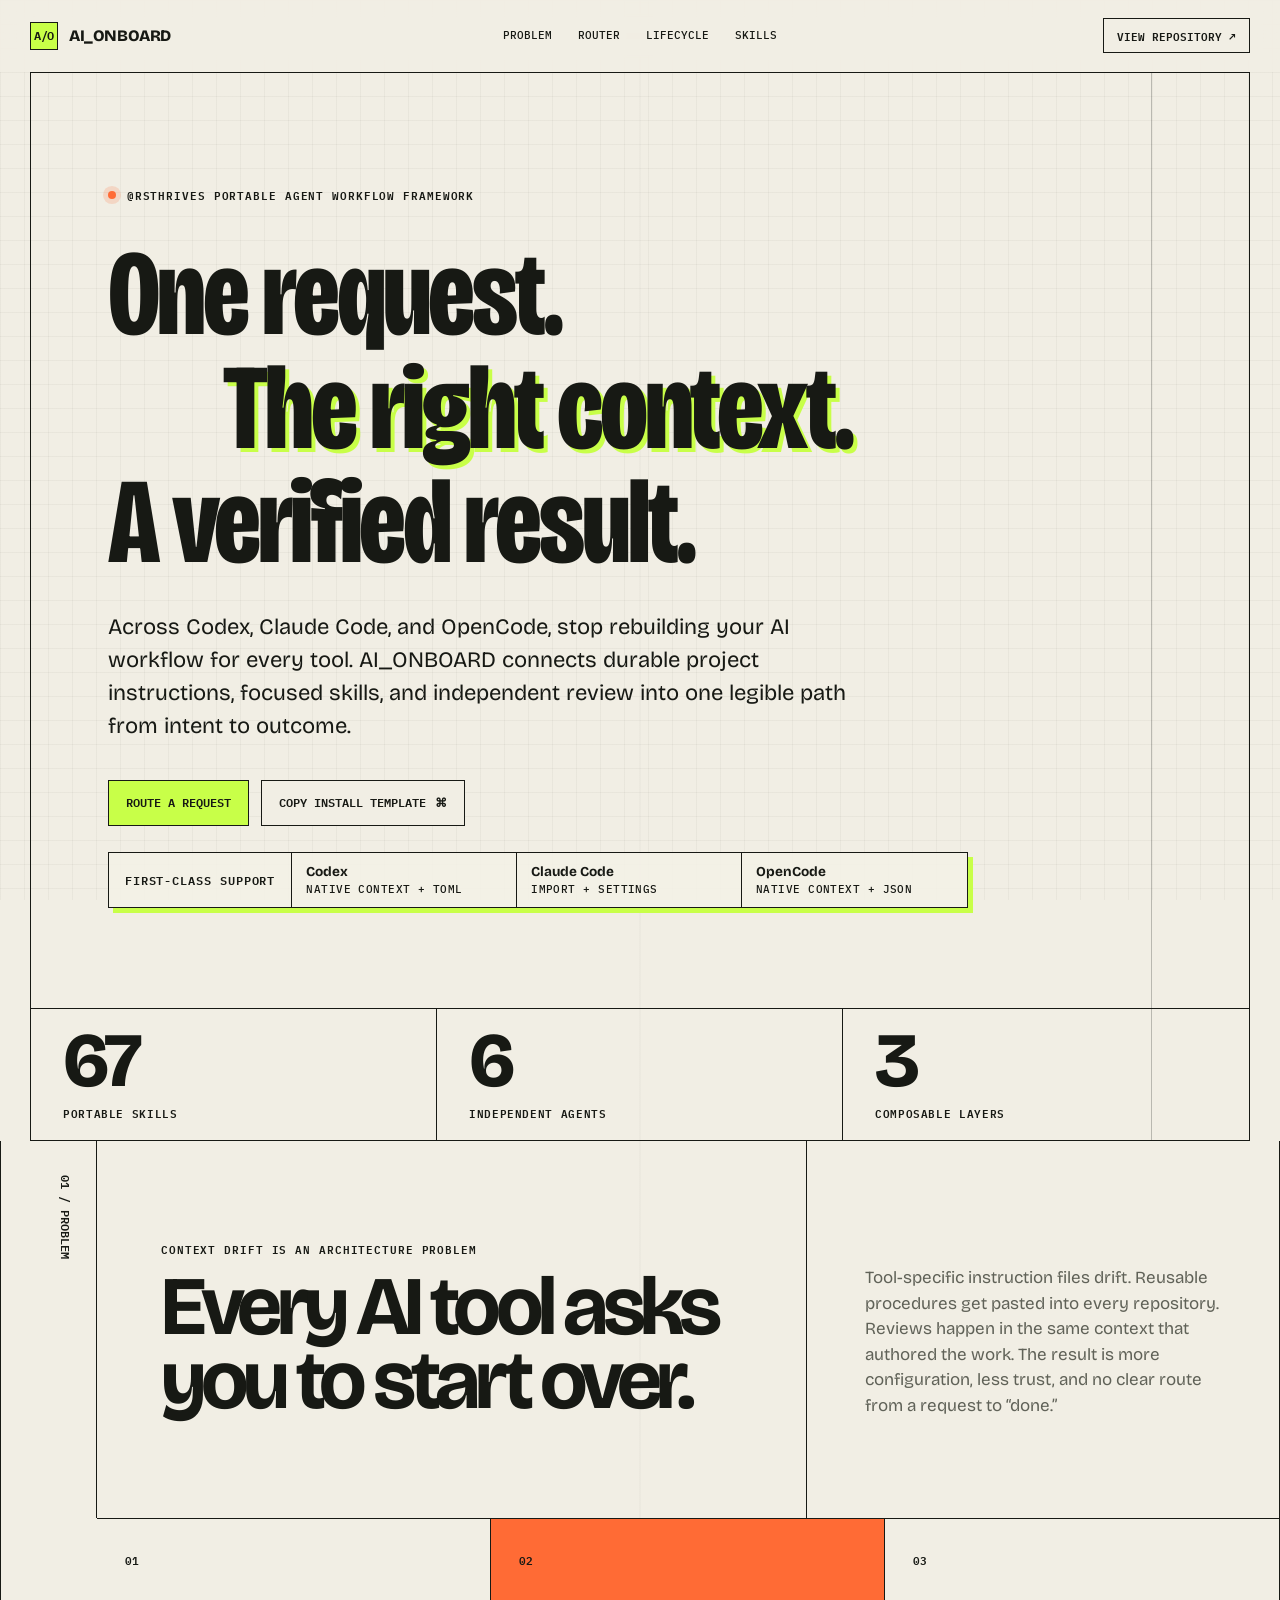
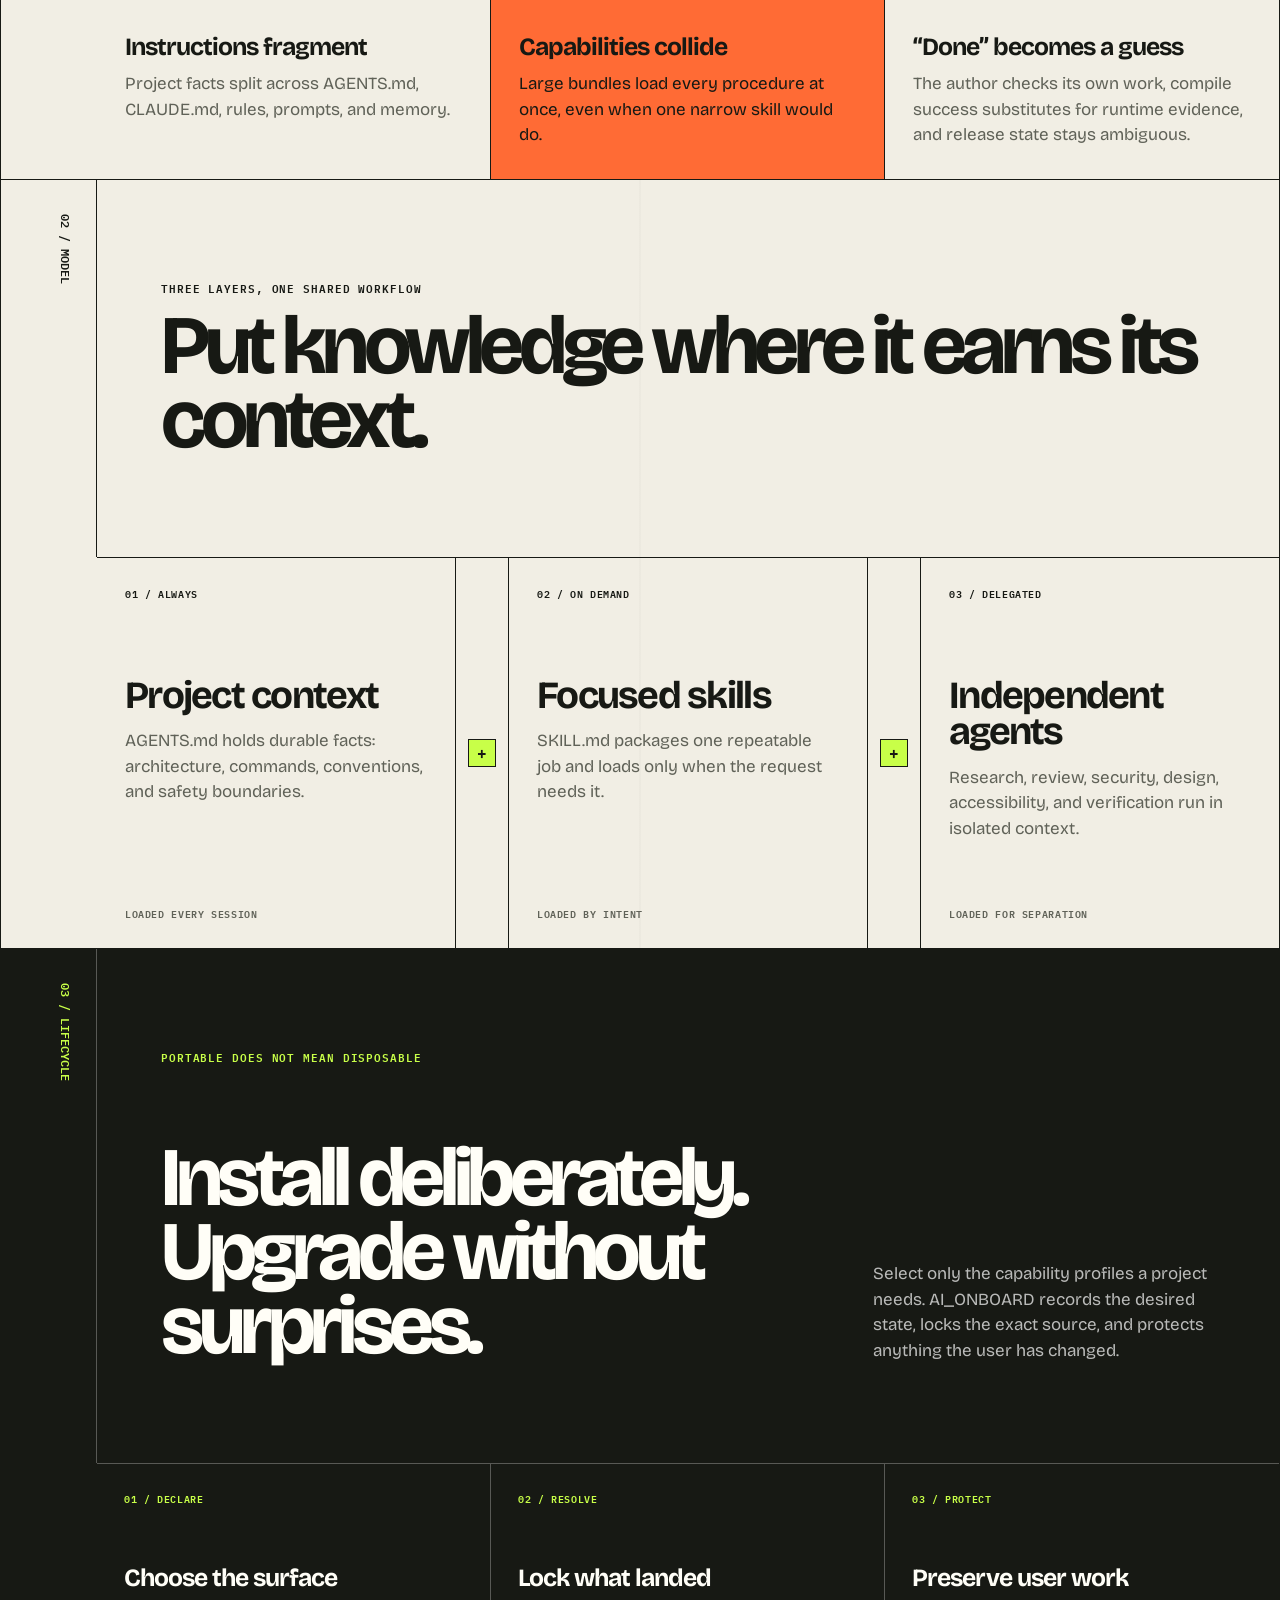
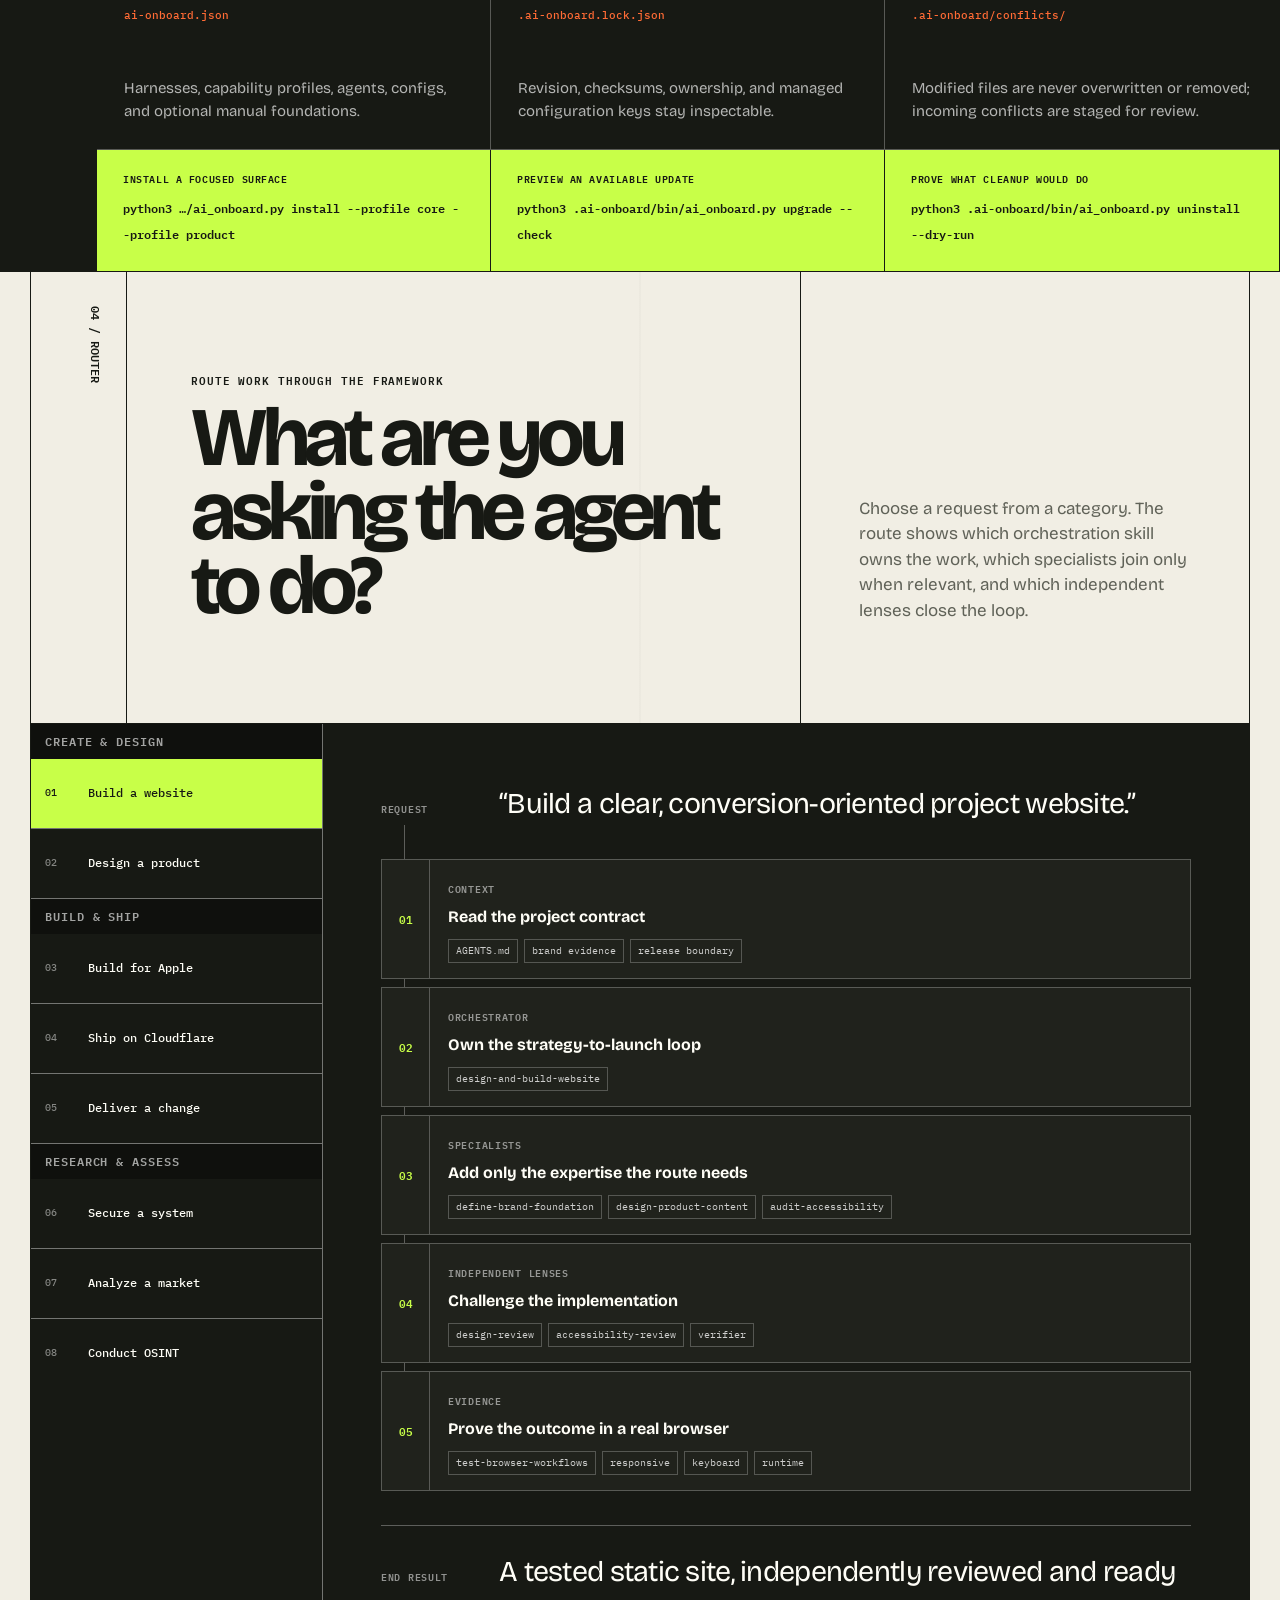
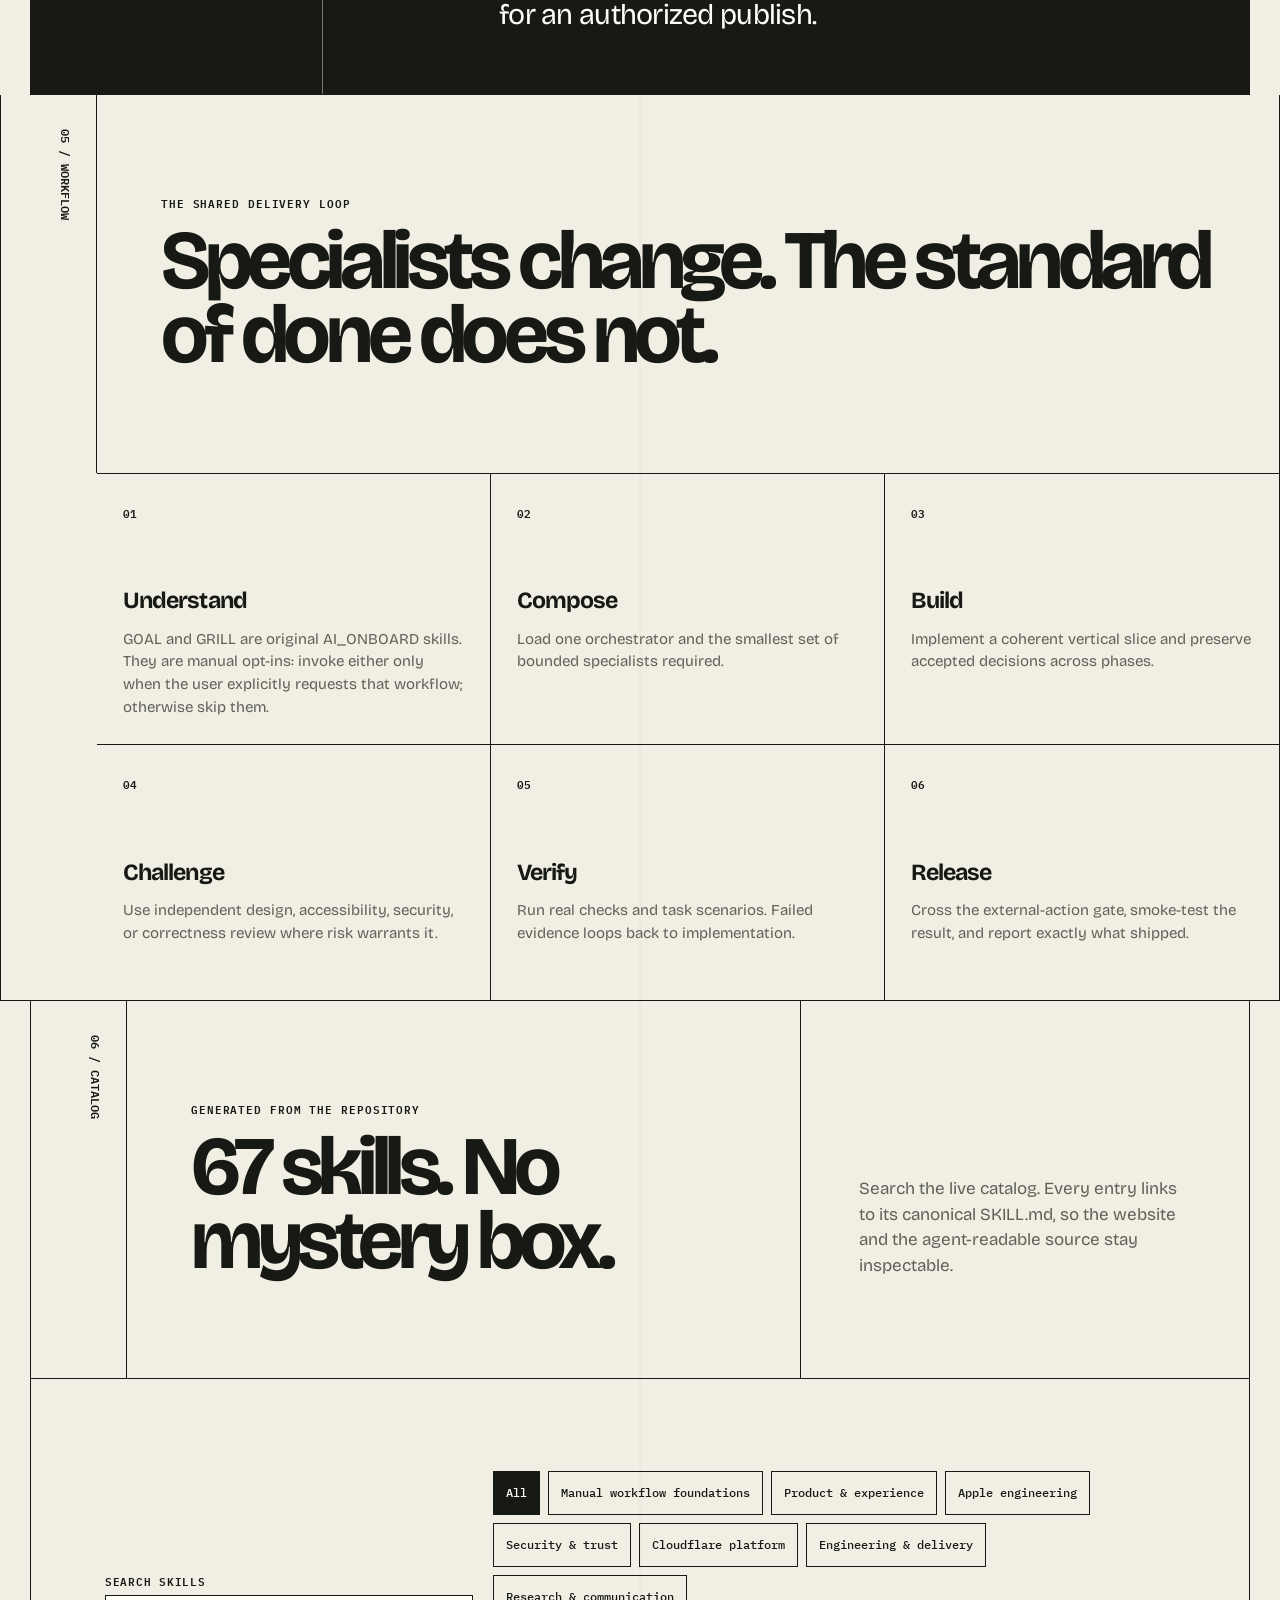
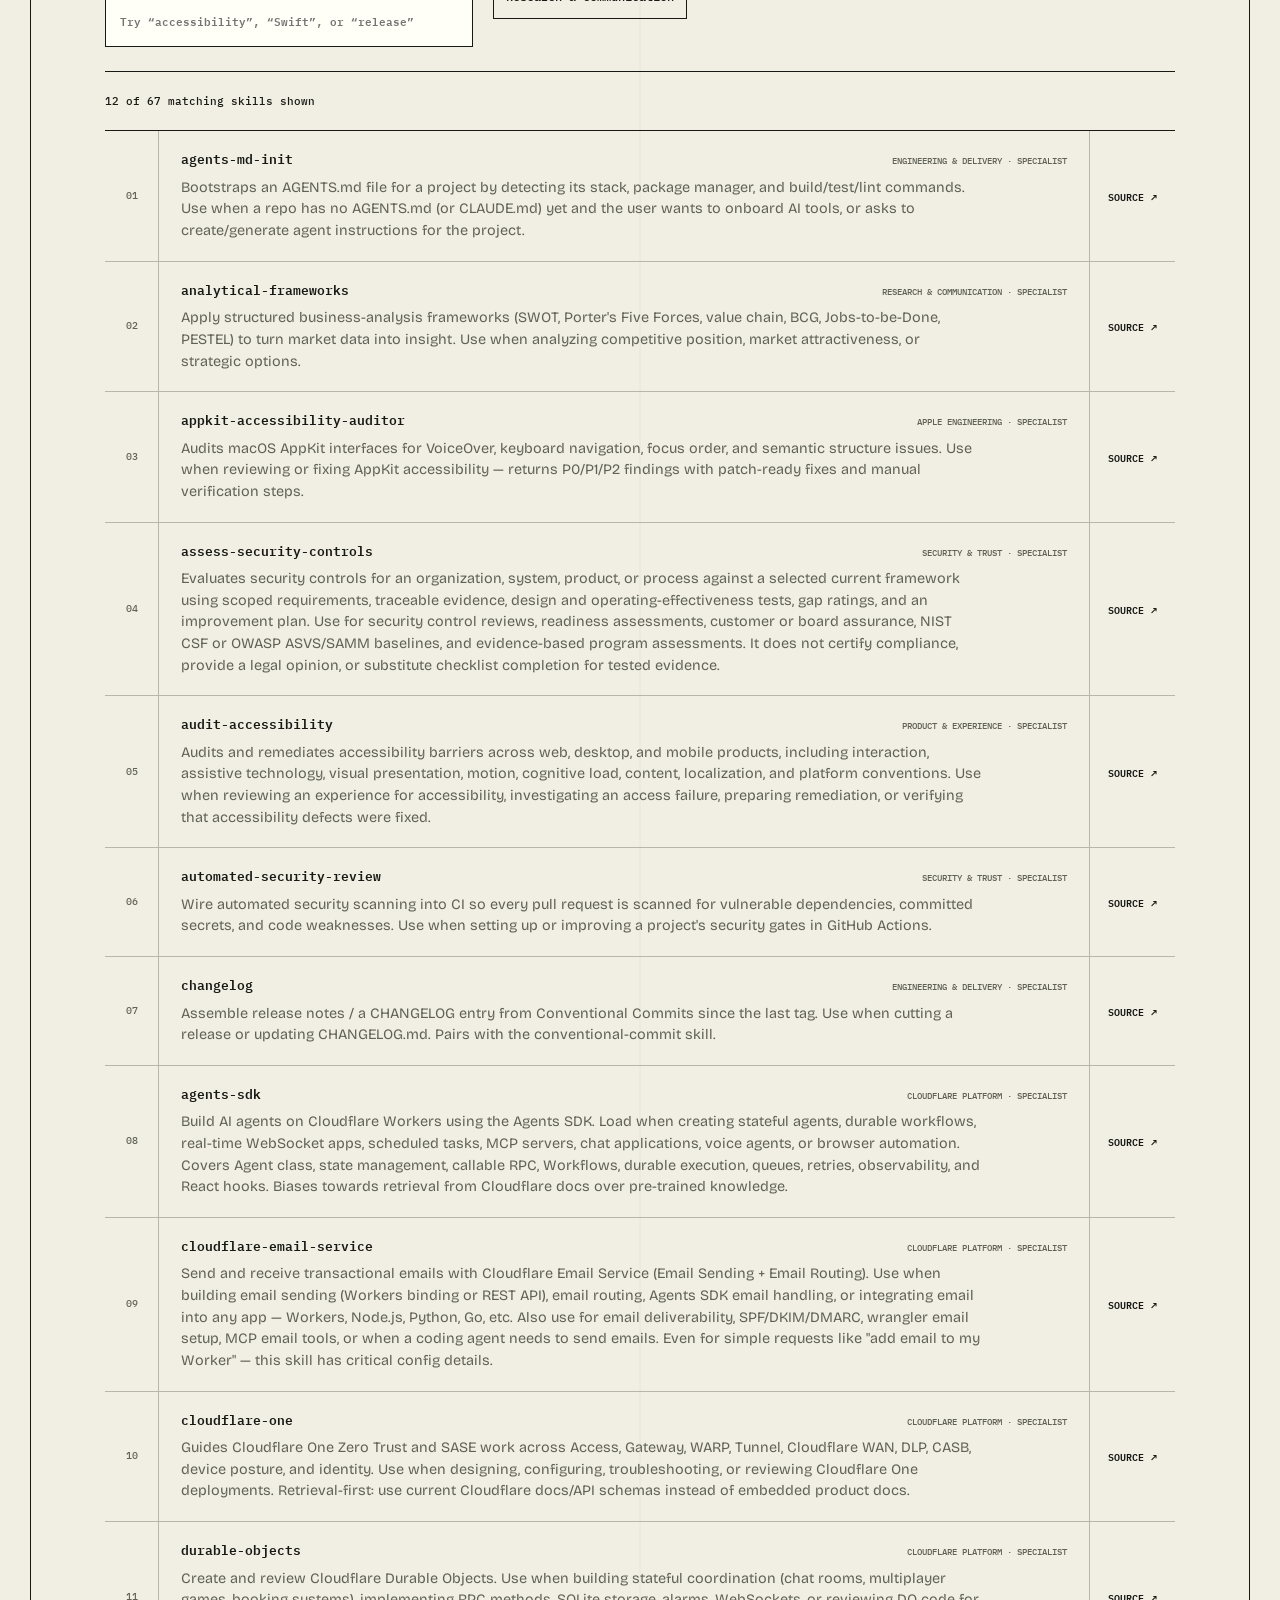
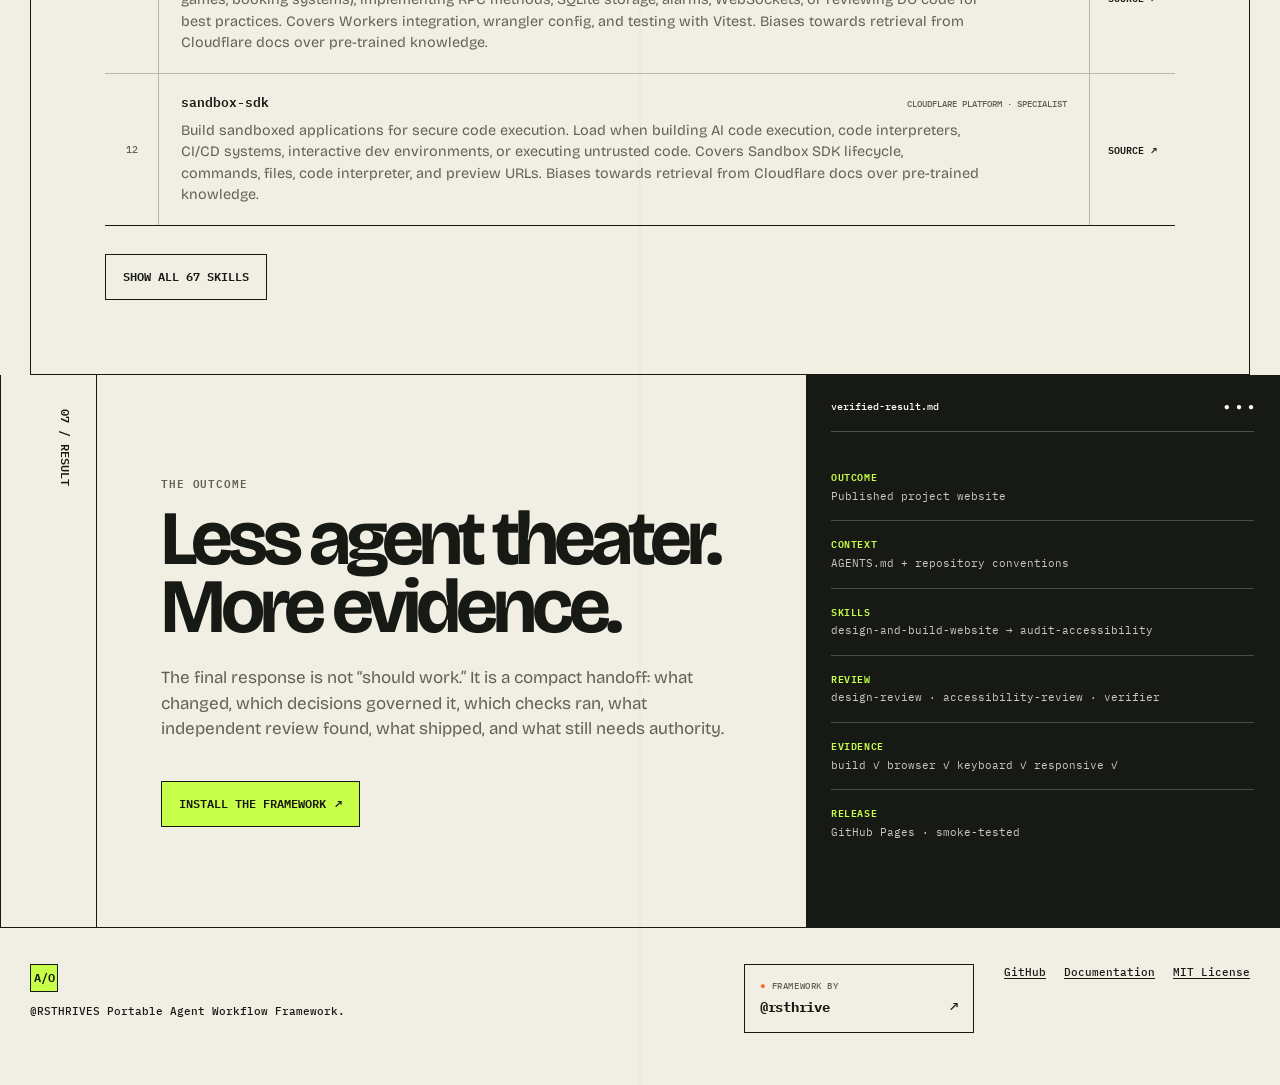
==== site/index.html @ cb2bb0c3 "feat: add managed portable agent workflows" ====
<!doctype html>
<html lang="en">
  <head>
    <meta charset="utf-8">
    <meta name="viewport" content="width=device-width, initial-scale=1">
    <meta name="theme-color" content="#171914">
    <meta
      name="description"
      content="@RSTHRIVES Portable Agent Workflow Framework connects Codex, Claude Code, and OpenCode to one project context, focused skills, independent review, and verified outcomes."
    >
    <meta property="og:title" content="@RSTHRIVES Portable Agent Workflow Framework">
    <meta
      property="og:description"
      content="Explore how project instructions, portable skills, and independent subagents turn an AI request into a verified result."
    >
    <meta property="og:type" content="website">
    <meta property="og:url" content="https://k95m65.github.io/AI_ONBOARD/">
    <meta property="og:image" content="https://k95m65.github.io/AI_ONBOARD/preview.png">
    <meta property="og:image:width" content="1200">
    <meta property="og:image:height" content="630">
    <meta name="twitter:card" content="summary_large_image">
    <meta name="twitter:creator" content="@rsthrive">
    <link rel="canonical" href="https://k95m65.github.io/AI_ONBOARD/">
    <link rel="icon" href="favicon.svg" type="image/svg+xml">
    <link rel="preconnect" href="https://fonts.googleapis.com">
    <link rel="preconnect" href="https://fonts.gstatic.com" crossorigin>
    <link
      href="https://fonts.googleapis.com/css2?family=Bricolage+Grotesque:opsz,wdth,wght@12..96,75..100,400..800&family=IBM+Plex+Mono:wght@400;500;600&display=swap"
      rel="stylesheet"
    >
    <link rel="stylesheet" href="styles.css?v=20260718-9">
    <script src="app.js?v=20260718-9" defer></script>
    <title>@RSTHRIVES Portable Agent Workflow Framework — AI_ONBOARD</title>
  </head>
  <body>
    <a class="skip-link" href="#main">Skip to content</a>

    <header class="site-header" data-header>
      <a class="wordmark" href="#top" aria-label="AI_ONBOARD home">
        <span class="wordmark-mark" aria-hidden="true">A/O</span>
        <span>AI_ONBOARD</span>
      </a>
      <nav aria-label="Primary navigation">
        <a href="#problem">Problem</a>
        <a href="#router">Router</a>
        <a href="#lifecycle">Lifecycle</a>
        <a href="#catalog">Skills</a>
      </nav>
      <a
        class="header-action"
        href="https://github.com/K95M65/AI_ONBOARD"
        data-repo-link
      >View repository <span aria-hidden="true">↗</span></a>
    </header>

    <main id="main">
      <section class="hero" id="top" aria-labelledby="hero-title">
        <div class="hero-grid" aria-hidden="true"></div>
        <div class="hero-kicker">
          <span class="status-light"></span>
          @RSTHRIVES Portable Agent Workflow Framework
        </div>
        <h1 id="hero-title">
          <span class="hero-line">One request.</span>
          <span class="hero-line hero-line-accent">The right context.</span>
          <span class="hero-line">A verified result.</span>
        </h1>
        <p class="hero-lede">
          Across Codex, Claude Code, and OpenCode, stop rebuilding your AI workflow for every tool.
          AI_ONBOARD connects durable project instructions, focused skills, and independent review into one
          legible path from intent to outcome.
        </p>
        <div class="hero-actions">
          <a class="button button-primary" href="#router">Route a request</a>
          <button class="button button-secondary copy-button" type="button" data-copy-command>
            <span>Copy install template</span>
            <span aria-hidden="true">⌘</span>
          </button>
        </div>
        <section class="harness-support" aria-labelledby="harness-support-title">
          <h2 class="harness-support-label" id="harness-support-title">First-class support</h2>
          <ul>
            <li><strong translate="no">Codex</strong><span>native context + TOML</span></li>
            <li><strong translate="no">Claude Code</strong><span>import + settings</span></li>
            <li><strong translate="no">OpenCode</strong><span>native context + JSON</span></li>
          </ul>
        </section>
        <dl class="system-counts" aria-label="Repository inventory">
          <div>
            <dt data-count="skills">67</dt>
            <dd>portable skills</dd>
          </div>
          <div>
            <dt data-count="agents">6</dt>
            <dd>independent agents</dd>
          </div>
          <div>
            <dt data-count="mechanisms">3</dt>
            <dd>composable layers</dd>
          </div>
        </dl>
      </section>

      <section class="problem-section section-shell" id="problem" aria-labelledby="problem-title">
        <div class="section-index" aria-hidden="true">01 / PROBLEM</div>
        <div class="problem-heading">
          <p class="eyebrow">Context drift is an architecture problem</p>
          <h2 id="problem-title">Every AI tool asks you to start over.</h2>
        </div>
        <div class="problem-copy">
          <p>
            Tool-specific instruction files drift. Reusable procedures get pasted into every repository.
            Reviews happen in the same context that authored the work. The result is more configuration,
            less trust, and no clear route from a request to “done.”
          </p>
        </div>
        <ol class="failure-sequence">
          <li>
            <span class="failure-number">01</span>
            <div>
              <h3>Instructions fragment</h3>
              <p>Project facts split across AGENTS.md, CLAUDE.md, rules, prompts, and memory.</p>
            </div>
          </li>
          <li>
            <span class="failure-number">02</span>
            <div>
              <h3>Capabilities collide</h3>
              <p>Large bundles load every procedure at once, even when one narrow skill would do.</p>
            </div>
          </li>
          <li>
            <span class="failure-number">03</span>
            <div>
              <h3>“Done” becomes a guess</h3>
              <p>The author checks its own work, compile success substitutes for runtime evidence, and release state stays ambiguous.</p>
            </div>
          </li>
        </ol>
      </section>

      <section class="mechanism-section section-shell" aria-labelledby="mechanism-title">
        <div class="section-index" aria-hidden="true">02 / MODEL</div>
        <div class="mechanism-heading">
          <p class="eyebrow">Three layers, one shared workflow</p>
          <h2 id="mechanism-title">Put knowledge where it earns its context.</h2>
        </div>
        <div class="mechanism-diagram">
          <article class="mechanism mechanism-context">
            <span class="mechanism-code">01 / ALWAYS</span>
            <h3>Project context</h3>
            <p>AGENTS.md holds durable facts: architecture, commands, conventions, and safety boundaries.</p>
            <span class="mechanism-load">Loaded every session</span>
          </article>
          <div class="mechanism-connector" aria-hidden="true"><span>+</span></div>
          <article class="mechanism mechanism-skill">
            <span class="mechanism-code">02 / ON DEMAND</span>
            <h3>Focused skills</h3>
            <p>SKILL.md packages one repeatable job and loads only when the request needs it.</p>
            <span class="mechanism-load">Loaded by intent</span>
          </article>
          <div class="mechanism-connector" aria-hidden="true"><span>+</span></div>
          <article class="mechanism mechanism-agent">
            <span class="mechanism-code">03 / DELEGATED</span>
            <h3>Independent agents</h3>
            <p>Research, review, security, design, accessibility, and verification run in isolated context.</p>
            <span class="mechanism-load">Loaded for separation</span>
          </article>
        </div>
      </section>

      <section class="lifecycle-section section-shell" id="lifecycle" aria-labelledby="lifecycle-title">
        <div class="section-index" aria-hidden="true">03 / LIFECYCLE</div>
        <div class="lifecycle-heading">
          <p class="eyebrow">Portable does not mean disposable</p>
          <h2 id="lifecycle-title">Install deliberately.<br>Upgrade without surprises.</h2>
          <p>
            Select only the capability profiles a project needs. AI_ONBOARD records the desired state,
            locks the exact source, and protects anything the user has changed.
          </p>
        </div>
        <ol class="lifecycle-model">
          <li>
            <span>01 / DECLARE</span>
            <h3>Choose the surface</h3>
            <code>ai-onboard.json</code>
            <p>Harnesses, capability profiles, agents, configs, and optional manual foundations.</p>
          </li>
          <li>
            <span>02 / RESOLVE</span>
            <h3>Lock what landed</h3>
            <code>.ai-onboard.lock.json</code>
            <p>Revision, checksums, ownership, and managed configuration keys stay inspectable.</p>
          </li>
          <li>
            <span>03 / PROTECT</span>
            <h3>Preserve user work</h3>
            <code>.ai-onboard/conflicts/</code>
            <p>Modified files are never overwritten or removed; incoming conflicts are staged for review.</p>
          </li>
        </ol>
        <section class="lifecycle-console" aria-labelledby="lifecycle-commands-title">
          <h3 class="visually-hidden" id="lifecycle-commands-title">Example lifecycle commands</h3>
          <div class="lifecycle-command">
            <span>Install a focused surface</span>
            <code>python3 …/ai_onboard.py install --profile core --profile product</code>
          </div>
          <div class="lifecycle-command">
            <span>Preview an available update</span>
            <code>python3 .ai-onboard/bin/ai_onboard.py upgrade --check</code>
          </div>
          <div class="lifecycle-command">
            <span>Prove what cleanup would do</span>
            <code>python3 .ai-onboard/bin/ai_onboard.py uninstall --dry-run</code>
          </div>
        </section>
      </section>

      <section class="router-section" id="router" aria-labelledby="router-title">
        <div class="router-intro section-shell">
          <div class="section-index" aria-hidden="true">04 / ROUTER</div>
          <div>
            <p class="eyebrow">Route work through the framework</p>
            <h2 id="router-title">What are you asking the agent to do?</h2>
          </div>
          <p>
            Choose a request from a category. The route shows which orchestration skill owns the work,
            which specialists join only when relevant, and which independent lenses close the loop.
          </p>
        </div>

        <div class="router-workbench section-shell">
          <div class="request-options" role="radiogroup" aria-label="Request type">
            <div class="request-group" role="group" aria-labelledby="request-group-create">
              <p class="request-group-label" id="request-group-create">Create &amp; design</p>
              <div class="request-group-options">
                <button type="button" class="request-option is-active" data-route="website" role="radio" aria-checked="true">
                  <span>01</span> Build a website
                </button>
                <button type="button" class="request-option" data-route="product" role="radio" aria-checked="false" tabindex="-1">
                  <span>02</span> Design a product
                </button>
              </div>
            </div>
            <div class="request-group" role="group" aria-labelledby="request-group-build">
              <p class="request-group-label" id="request-group-build">Build &amp; ship</p>
              <div class="request-group-options">
                <button type="button" class="request-option" data-route="apple" role="radio" aria-checked="false" tabindex="-1">
                  <span>03</span> Build for Apple
                </button>
                <button type="button" class="request-option" data-route="cloudflare" role="radio" aria-checked="false" tabindex="-1">
                  <span>04</span> Ship on Cloudflare
                </button>
                <button type="button" class="request-option" data-route="delivery" role="radio" aria-checked="false" tabindex="-1">
                  <span>05</span> Deliver a change
                </button>
              </div>
            </div>
            <div class="request-group" role="group" aria-labelledby="request-group-research">
              <p class="request-group-label" id="request-group-research">Research &amp; assess</p>
              <div class="request-group-options">
                <button type="button" class="request-option" data-route="security" role="radio" aria-checked="false" tabindex="-1">
                  <span>06</span> Secure a system
                </button>
                <button type="button" class="request-option" data-route="analysis" role="radio" aria-checked="false" tabindex="-1">
                  <span>07</span> Analyze a market
                </button>
                <button type="button" class="request-option" data-route="osint" role="radio" aria-checked="false" tabindex="-1">
                  <span>08</span> Conduct OSINT
                </button>
              </div>
            </div>
          </div>

          <p class="visually-hidden" data-route-status aria-live="polite"></p>
          <div class="route-display">
            <div class="route-request">
              <span class="route-label">Request</span>
              <p data-route-request>“Build a clear, conversion-oriented project website.”</p>
            </div>
            <div class="route-line" aria-hidden="true"></div>
            <ol class="route-stages" data-route-stages>
              <li>
                <span class="route-stage-index">01</span>
                <div>
                  <span class="route-label">Context</span>
                  <h3>Read the project contract</h3>
                  <div class="route-chips">
                    <span>AGENTS.md</span><span>brand evidence</span><span>release boundary</span>
                  </div>
                </div>
              </li>
              <li>
                <span class="route-stage-index">02</span>
                <div>
                  <span class="route-label">Orchestrator</span>
                  <h3>Own the strategy-to-launch loop</h3>
                  <div class="route-chips"><span>design-and-build-website</span></div>
                </div>
              </li>
              <li>
                <span class="route-stage-index">03</span>
                <div>
                  <span class="route-label">Specialists</span>
                  <h3>Add only the expertise the route needs</h3>
                  <div class="route-chips">
                    <span>define-brand-foundation</span><span>design-product-content</span><span>audit-accessibility</span>
                  </div>
                </div>
              </li>
              <li>
                <span class="route-stage-index">04</span>
                <div>
                  <span class="route-label">Independent lenses</span>
                  <h3>Challenge the implementation</h3>
                  <div class="route-chips">
                    <span>design-review</span><span>accessibility-review</span><span>verifier</span>
                  </div>
                </div>
              </li>
              <li>
                <span class="route-stage-index">05</span>
                <div>
                  <span class="route-label">Evidence</span>
                  <h3>Prove the outcome in a real browser</h3>
                  <div class="route-chips">
                    <span>test-browser-workflows</span><span>responsive</span><span>keyboard</span><span>runtime</span>
                  </div>
                </div>
              </li>
            </ol>
            <div class="route-result">
              <span class="route-label">End result</span>
              <p data-route-result>A tested static site, independently reviewed and ready for an authorized publish.</p>
            </div>
            <noscript>
              <p class="noscript-message">Interactive route switching requires JavaScript. The default website route is shown above.</p>
            </noscript>
          </div>
        </div>
      </section>

      <section class="workflow-section section-shell" aria-labelledby="workflow-title">
        <div class="section-index" aria-hidden="true">05 / WORKFLOW</div>
        <div class="workflow-heading">
          <p class="eyebrow">The shared delivery loop</p>
          <h2 id="workflow-title">Specialists change. The standard of done does not.</h2>
        </div>
        <div class="workflow-track">
          <article>
            <span>01</span>
            <h3>Understand</h3>
            <p>GOAL and GRILL are original AI_ONBOARD skills. They are manual opt-ins: invoke either only when the user explicitly requests that workflow; otherwise skip them.</p>
          </article>
          <article>
            <span>02</span>
            <h3>Compose</h3>
            <p>Load one orchestrator and the smallest set of bounded specialists required.</p>
          </article>
          <article>
            <span>03</span>
            <h3>Build</h3>
            <p>Implement a coherent vertical slice and preserve accepted decisions across phases.</p>
          </article>
          <article>
            <span>04</span>
            <h3>Challenge</h3>
            <p>Use independent design, accessibility, security, or correctness review where risk warrants it.</p>
          </article>
          <article>
            <span>05</span>
            <h3>Verify</h3>
            <p>Run real checks and task scenarios. Failed evidence loops back to implementation.</p>
          </article>
          <article>
            <span>06</span>
            <h3>Release</h3>
            <p>Cross the external-action gate, smoke-test the result, and report exactly what shipped.</p>
          </article>
        </div>
      </section>

      <section class="catalog-section" id="catalog" aria-labelledby="catalog-title">
        <div class="catalog-intro section-shell">
          <div class="section-index" aria-hidden="true">06 / CATALOG</div>
          <div>
            <p class="eyebrow">Generated from the repository</p>
            <h2 id="catalog-title"><span data-count="skills">67</span> skills. No mystery box.</h2>
          </div>
          <p>
            Search the live catalog. Every entry links to its canonical SKILL.md, so the website and the
            agent-readable source stay inspectable.
          </p>
        </div>

        <div class="catalog-workbench section-shell">
          <div class="catalog-controls">
            <label class="search-label" for="skill-search">
              <span>Search skills</span>
              <input
                id="skill-search"
                type="search"
                placeholder="Try “accessibility”, “Swift”, or “release”"
                autocomplete="off"
                data-skill-search
              >
            </label>
            <div class="category-filters" role="radiogroup" data-category-filters aria-label="Filter by one capability group"></div>
          </div>

          <div class="catalog-status" aria-live="polite">
            <span data-catalog-count>Loading catalog…</span>
            <button type="button" class="text-button" data-clear-filter hidden>Clear filters</button>
          </div>

          <div class="skill-list" data-skill-list></div>
          <button type="button" class="button catalog-more" data-show-all-skills>
            Show all skills
          </button>
          <noscript>
            <p class="noscript-message">JavaScript is required for catalog search. Browse the canonical catalog in the repository instead.</p>
          </noscript>
        </div>
      </section>

      <section class="result-section section-shell" id="result" aria-labelledby="result-title">
        <div class="section-index" aria-hidden="true">07 / RESULT</div>
        <div class="result-copy">
          <p class="eyebrow">The outcome</p>
          <h2 id="result-title">Less agent theater.<br>More evidence.</h2>
          <p>
            The final response is not “should work.” It is a compact handoff: what changed, which decisions
            governed it, which checks ran, what independent review found, what shipped, and what still needs
            authority.
          </p>
          <a class="button button-primary" href="https://github.com/K95M65/AI_ONBOARD#quickstart">
            Install the framework <span aria-hidden="true">↗</span>
          </a>
        </div>
        <div class="result-terminal" aria-label="Example verified result">
          <div class="terminal-bar">
            <span>verified-result.md</span>
            <span>● ● ●</span>
          </div>
          <dl>
            <div>
              <dt>Outcome</dt>
              <dd>Published project website</dd>
            </div>
            <div>
              <dt>Context</dt>
              <dd>AGENTS.md + repository conventions</dd>
            </div>
            <div>
              <dt>Skills</dt>
              <dd>design-and-build-website → audit-accessibility</dd>
            </div>
            <div>
              <dt>Review</dt>
              <dd>design-review · accessibility-review · verifier</dd>
            </div>
            <div>
              <dt>Evidence</dt>
              <dd>build ✓ browser ✓ keyboard ✓ responsive ✓</dd>
            </div>
            <div>
              <dt>Release</dt>
              <dd>GitHub Pages · smoke-tested</dd>
            </div>
          </dl>
        </div>
      </section>
    </main>

    <footer class="site-footer">
      <div>
        <span class="wordmark-mark" aria-hidden="true">A/O</span>
        <p>@RSTHRIVES Portable Agent Workflow Framework.</p>
      </div>
      <a class="creator-link" href="https://x.com/rsthrive" rel="me">
        <span class="creator-label"><span aria-hidden="true">●</span> Framework by</span>
        <strong>@rsthrive</strong>
        <span class="creator-arrow" aria-hidden="true">↗</span>
      </a>
      <div class="footer-links">
        <a href="https://github.com/K95M65/AI_ONBOARD">GitHub</a>
        <a href="https://github.com/K95M65/AI_ONBOARD/blob/main/README.md">Documentation</a>
        <a href="https://github.com/K95M65/AI_ONBOARD/blob/main/LICENSE">MIT License</a>
      </div>
    </footer>

    <template id="skill-row-template">
      <article class="skill-row">
        <div class="skill-index"></div>
        <div class="skill-main">
          <div class="skill-heading">
            <h3></h3>
            <span class="skill-kind"></span>
          </div>
          <p></p>
        </div>
        <a class="skill-link" href="#" aria-label="">
          <span>Source</span>
          <span aria-hidden="true">↗</span>
        </a>
      </article>
    </template>

    <div class="toast" role="status" aria-live="polite" data-toast hidden>Install template copied</div>
  </body>
</html>
---- site/styles.css ----
:root {
  color-scheme: light;
  --paper: #f1eee4;
  --paper-deep: #e7e1d4;
  --ink: #171914;
  --muted: #606258;
  --line: #b8b5aa;
  --lime: #c8ff48;
  --orange: #ff6b35;
  --blue: #4f6eff;
  --white: #fffef7;
  --page: min(1220px, calc(100vw - 40px));
  --mono: "IBM Plex Mono", ui-monospace, SFMono-Regular, Menlo, monospace;
  --display: "Bricolage Grotesque", "Arial Narrow", Arial, sans-serif;
}

* {
  box-sizing: border-box;
}

[hidden] {
  display: none !important;
}

html {
  scroll-behavior: smooth;
  scroll-padding-top: 92px;
}

body {
  margin: 0;
  background:
    linear-gradient(90deg, transparent calc(50% - 1px), rgba(23, 25, 20, 0.045) 50%, transparent calc(50% + 1px)),
    var(--paper);
  color: var(--ink);
  font-family: var(--display);
  font-size: 17px;
  line-height: 1.5;
}

body::before {
  position: fixed;
  inset: 0;
  z-index: -1;
  background-image:
    linear-gradient(rgba(23, 25, 20, 0.035) 1px, transparent 1px),
    linear-gradient(90deg, rgba(23, 25, 20, 0.035) 1px, transparent 1px);
  background-size: 24px 24px;
  content: "";
  pointer-events: none;
}

a {
  color: inherit;
  text-decoration-thickness: 1px;
  text-underline-offset: 0.18em;
}

a:hover {
  text-decoration-thickness: 2px;
}

button,
input {
  font: inherit;
}

button,
a {
  -webkit-tap-highlight-color: transparent;
}

:focus-visible {
  outline: 3px solid var(--blue);
  outline-offset: 4px;
}

.visually-hidden {
  position: absolute !important;
  width: 1px !important;
  height: 1px !important;
  padding: 0 !important;
  margin: -1px !important;
  overflow: hidden !important;
  clip: rect(0, 0, 0, 0) !important;
  white-space: nowrap !important;
  border: 0 !important;
}

::selection {
  background: var(--lime);
  color: var(--ink);
}

.skip-link {
  position: fixed;
  top: 10px;
  left: 10px;
  z-index: 100;
  padding: 10px 14px;
  background: var(--ink);
  color: var(--white);
  font: 600 0.78rem/1 var(--mono);
  transform: translateY(-180%);
}

.skip-link:focus {
  transform: translateY(0);
}

.site-header {
  position: sticky;
  top: 0;
  z-index: 20;
  border-bottom: 1px solid transparent;
  background: rgba(241, 238, 228, 0.9);
  backdrop-filter: blur(14px);
  transition: border-color 180ms ease;
}

.site-header.is-scrolled {
  border-color: var(--ink);
}

.header-inner {
  width: var(--page);
  min-height: 72px;
  margin: 0 auto;
  display: grid;
  grid-template-columns: 1fr auto 1fr;
  align-items: center;
  gap: 28px;
}

.wordmark {
  display: inline-flex;
  align-items: center;
  gap: 11px;
  width: max-content;
  font-size: 1rem;
  font-weight: 800;
  letter-spacing: -0.025em;
  text-decoration: none;
}

.wordmark-mark {
  display: grid;
  width: 28px;
  height: 28px;
  place-items: center;
  border: 1px solid var(--ink);
  background: var(--lime);
  font: 600 0.72rem/1 var(--mono);
}

.site-nav {
  display: flex;
  align-items: center;
  gap: 26px;
  font: 500 0.74rem/1 var(--mono);
  text-transform: uppercase;
}

.site-nav a {
  text-decoration: none;
}

.site-nav a:hover {
  box-shadow: inset 0 -7px 0 var(--lime);
}

.header-action {
  justify-self: end;
}

.button,
.button:visited {
  display: inline-flex;
  min-height: 46px;
  align-items: center;
  justify-content: center;
  gap: 9px;
  padding: 11px 17px;
  border: 1px solid var(--ink);
  background: transparent;
  color: var(--ink);
  font: 600 0.75rem/1.1 var(--mono);
  text-decoration: none;
  text-transform: uppercase;
  cursor: pointer;
  transition: transform 140ms ease, box-shadow 140ms ease, background 140ms ease;
}

.button:hover {
  box-shadow: 5px 5px 0 var(--ink);
  transform: translate(-2px, -2px);
}

.button-primary {
  background: var(--lime);
}

.button-dark {
  border-color: var(--white);
  background: var(--white);
  color: var(--ink);
}

.button-small {
  min-height: 38px;
  padding: 8px 12px;
  font-size: 0.68rem;
}

main {
  overflow: clip;
}

.page-section,
.hero {
  width: var(--page);
  margin: 0 auto;
}

.hero {
  min-height: calc(100svh - 72px);
  display: grid;
  grid-template-columns: minmax(0, 1.45fr) minmax(290px, 0.55fr);
  align-items: stretch;
  border-right: 1px solid var(--ink);
  border-left: 1px solid var(--ink);
}

.hero-main {
  display: flex;
  min-height: 640px;
  flex-direction: column;
  justify-content: space-between;
  padding: clamp(52px, 8vw, 110px) clamp(24px, 5vw, 72px) 50px;
  border-right: 1px solid var(--ink);
}

.eyebrow,
.section-kicker,
.metric-label,
.micro-label,
.stage-index,
.route-stage-label,
.catalog-meta,
.result-label {
  margin: 0;
  font: 600 0.7rem/1.35 var(--mono);
  letter-spacing: 0.08em;
  text-transform: uppercase;
}

.eyebrow {
  display: flex;
  align-items: center;
  gap: 12px;
}

.signal-dot {
  width: 9px;
  height: 9px;
  border-radius: 50%;
  background: var(--orange);
  box-shadow: 0 0 0 5px rgba(255, 107, 53, 0.18);
}

h1,
h2,
h3,
p {
  overflow-wrap: anywhere;
}

h1 {
  max-width: 900px;
  margin: 30px 0 28px;
  font-size: clamp(3.5rem, 9.5vw, 8.8rem);
  font-stretch: condensed;
  font-weight: 750;
  letter-spacing: -0.04em;
  line-height: 0.88;
}

.hero-line {
  display: block;
  text-shadow: none;
}

.hero-line-accent {
  margin-left: clamp(22px, 9vw, 130px);
  color: var(--ink);
  letter-spacing: -0.025em;
  text-shadow: 4px 4px 0 var(--lime);
}

.hero-deck {
  max-width: 690px;
  margin: 0;
  font-size: clamp(1.08rem, 2vw, 1.42rem);
  line-height: 1.42;
}

.hero-actions {
  display: flex;
  flex-wrap: wrap;
  gap: 12px;
  margin-top: 38px;
}

.hero-rail {
  display: grid;
  grid-template-rows: auto 1fr auto;
  min-width: 0;
}

.rail-heading {
  padding: 22px;
  border-bottom: 1px solid var(--ink);
  font: 600 0.68rem/1.4 var(--mono);
  letter-spacing: 0.1em;
  text-transform: uppercase;
}

.metric-stack {
  display: grid;
  grid-template-rows: repeat(3, 1fr);
}

.metric {
  display: flex;
  min-height: 125px;
  flex-direction: column;
  justify-content: space-between;
  padding: 24px 22px;
  border-bottom: 1px solid var(--ink);
}

.metric-value {
  font-size: clamp(3rem, 7vw, 5.2rem);
  font-weight: 700;
  letter-spacing: -0.07em;
  line-height: 0.85;
}

.rail-note {
  padding: 24px 22px;
  background: var(--ink);
  color: var(--white);
  font: 400 0.78rem/1.7 var(--mono);
}

.section-shell {
  display: grid;
  grid-template-columns: 96px minmax(0, 1fr);
  border-right: 1px solid var(--ink);
  border-bottom: 1px solid var(--ink);
  border-left: 1px solid var(--ink);
}

.section-index {
  padding: 34px 24px;
  border-right: 1px solid var(--ink);
  font: 600 0.75rem/1 var(--mono);
  writing-mode: vertical-rl;
}

.section-content {
  min-width: 0;
  padding: clamp(48px, 8vw, 104px) clamp(24px, 6vw, 78px);
}

.section-heading {
  display: grid;
  grid-template-columns: minmax(0, 1.25fr) minmax(260px, 0.75fr);
  align-items: end;
  gap: clamp(30px, 7vw, 100px);
  margin-bottom: clamp(48px, 7vw, 92px);
}

.section-heading h2 {
  max-width: 780px;
  margin: 13px 0 0;
  font-size: clamp(2.6rem, 6.5vw, 6.5rem);
  font-weight: 700;
  letter-spacing: -0.065em;
  line-height: 0.9;
}

.section-intro {
  max-width: 560px;
  margin: 0;
  color: var(--muted);
  font-size: 1.08rem;
}

.problem-grid {
  display: grid;
  grid-template-columns: repeat(3, 1fr);
  border-top: 1px solid var(--ink);
  border-left: 1px solid var(--ink);
}

.problem-item {
  min-height: 260px;
  padding: 28px;
  border-right: 1px solid var(--ink);
  border-bottom: 1px solid var(--ink);
}

.problem-item:nth-child(2) {
  background: var(--orange);
}

.problem-item h3 {
  margin: 54px 0 12px;
  font-size: 1.55rem;
  letter-spacing: -0.035em;
  line-height: 1.08;
}

.problem-item p {
  margin: 0;
  color: var(--ink);
}

.mechanism-grid {
  display: grid;
  grid-template-columns: repeat(3, 1fr);
  border-top: 1px solid var(--ink);
  border-left: 1px solid var(--ink);
}

.mechanism {
  min-height: 390px;
  padding: 30px;
  border-right: 1px solid var(--ink);
  border-bottom: 1px solid var(--ink);
}

.mechanism-number {
  display: grid;
  width: 44px;
  height: 44px;
  place-items: center;
  border: 1px solid var(--ink);
  font: 600 0.75rem/1 var(--mono);
}

.mechanism h3 {
  margin: 74px 0 16px;
  font-size: clamp(1.8rem, 3vw, 2.8rem);
  letter-spacing: -0.045em;
  line-height: 0.95;
}

.mechanism p {
  margin: 0;
  color: var(--muted);
}

.mechanism code,
.skill-chip {
  font-family: var(--mono);
}

.mechanism:nth-child(1) .mechanism-number {
  background: var(--lime);
}

.mechanism:nth-child(2) .mechanism-number {
  background: var(--orange);
}

.mechanism:nth-child(3) .mechanism-number {
  background: var(--blue);
  color: var(--white);
}

.router-shell {
  border: 1px solid var(--ink);
  background: var(--ink);
  color: var(--white);
}

.router-toolbar {
  display: flex;
  align-items: center;
  justify-content: space-between;
  gap: 20px;
  padding: 18px 20px;
  border-bottom: 1px solid rgba(255, 255, 255, 0.32);
  font: 500 0.67rem/1.4 var(--mono);
  text-transform: uppercase;
}

.router-status {
  display: inline-flex;
  align-items: center;
  gap: 9px;
  color: var(--lime);
}

.router-status::before {
  width: 7px;
  height: 7px;
  border-radius: 50%;
  background: currentColor;
  content: "";
}

.router-grid {
  display: grid;
  grid-template-columns: 310px minmax(0, 1fr);
}

.request-panel {
  padding: 24px;
  border-right: 1px solid rgba(255, 255, 255, 0.32);
}

.request-panel h3 {
  margin: 8px 0 23px;
  font-size: 1.32rem;
  letter-spacing: -0.03em;
}

.request-options {
  display: grid;
  gap: 8px;
}

.request-option {
  width: 100%;
  padding: 14px 15px;
  border: 1px solid rgba(255, 255, 255, 0.3);
  background: transparent;
  color: var(--white);
  font: 500 0.72rem/1.3 var(--mono);
  text-align: left;
  cursor: pointer;
}

.request-option:hover {
  border-color: var(--lime);
}

.request-option[aria-checked="true"] {
  border-color: var(--lime);
  background: var(--lime);
  color: var(--ink);
}

.route-panel {
  min-width: 0;
  padding: clamp(24px, 4vw, 44px);
}

.route-summary {
  display: grid;
  grid-template-columns: minmax(0, 1fr) auto;
  align-items: start;
  gap: 20px;
  margin-bottom: 28px;
}

.route-summary h3 {
  margin: 7px 0 8px;
  font-size: clamp(1.75rem, 4vw, 3.2rem);
  letter-spacing: -0.05em;
  line-height: 0.95;
}

.route-summary p {
  max-width: 680px;
  margin: 0;
  color: rgba(255, 255, 255, 0.72);
}

.route-list {
  position: relative;
  display: grid;
  gap: 10px;
  margin: 0;
  padding: 0;
  list-style: none;
}

.route-list::before {
  position: absolute;
  top: 30px;
  bottom: 30px;
  left: 23px;
  width: 1px;
  background: rgba(255, 255, 255, 0.28);
  content: "";
}

.route-stage {
  position: relative;
  display: grid;
  grid-template-columns: 48px minmax(0, 1fr);
  min-height: 82px;
  align-items: center;
  border: 1px solid rgba(255, 255, 255, 0.25);
  background: #20221c;
}

.route-stage-number {
  position: relative;
  z-index: 1;
  display: grid;
  width: 47px;
  height: 100%;
  place-items: center;
  border-right: 1px solid rgba(255, 255, 255, 0.25);
  background: #20221c;
  color: var(--lime);
  font: 600 0.68rem/1 var(--mono);
}

.route-stage-body {
  padding: 15px 18px;
}

.route-stage-title {
  margin: 3px 0 7px;
  font-size: 1rem;
  font-weight: 650;
}

.route-stage-label {
  color: rgba(255, 255, 255, 0.54);
}

.skill-chip-list {
  display: flex;
  flex-wrap: wrap;
  gap: 6px;
  margin-top: 9px;
}

.skill-chip {
  display: inline-flex;
  padding: 5px 7px;
  border: 1px solid rgba(255, 255, 255, 0.25);
  color: rgba(255, 255, 255, 0.82);
  font-size: 0.64rem;
  line-height: 1.25;
}

.workflow-list {
  counter-reset: workflow;
  margin: 0;
  padding: 0;
  border-top: 1px solid var(--ink);
  list-style: none;
}

.workflow-step {
  counter-increment: workflow;
  display: grid;
  grid-template-columns: 90px minmax(190px, 0.7fr) minmax(0, 1.3fr);
  gap: 30px;
  padding: 30px 0;
  border-bottom: 1px solid var(--ink);
}

.workflow-step::before {
  content: "0" counter(workflow);
  font: 600 0.72rem/1.4 var(--mono);
}

.workflow-step h3 {
  margin: 0;
  font-size: clamp(1.45rem, 3vw, 2.35rem);
  letter-spacing: -0.045em;
  line-height: 1;
}

.workflow-step p {
  max-width: 670px;
  margin: 0;
  color: var(--muted);
}

.catalog-controls {
  display: grid;
  grid-template-columns: minmax(220px, 1fr) auto;
  gap: 20px;
  align-items: end;
  padding-bottom: 24px;
  border-bottom: 1px solid var(--ink);
}

.search-field {
  display: grid;
  gap: 8px;
}

.search-field label {
  font: 600 0.68rem/1.4 var(--mono);
  letter-spacing: 0.08em;
  text-transform: uppercase;
}

.search-field input {
  width: 100%;
  min-height: 52px;
  padding: 12px 14px;
  border: 1px solid var(--ink);
  border-radius: 0;
  background: var(--white);
  color: var(--ink);
}

.catalog-count {
  margin: 0;
  padding-bottom: 13px;
  font: 500 0.72rem/1.4 var(--mono);
}

.category-filters {
  display: flex;
  flex-wrap: wrap;
  gap: 8px;
  padding: 18px 0 28px;
}

.category-filter {
  min-height: 44px;
  padding: 10px 12px;
  border: 1px solid var(--ink);
  background: transparent;
  color: var(--ink);
  font: 500 0.75rem/1.3 var(--mono);
  cursor: pointer;
}

.category-filter:hover,
.category-filter[aria-checked="true"] {
  background: var(--ink);
  color: var(--white);
}

.catalog-list {
  margin: 0;
  padding: 0;
  border-top: 1px solid var(--ink);
  list-style: none;
}

.catalog-item {
  display: grid;
  grid-template-columns: minmax(180px, 0.72fr) minmax(0, 1.28fr) auto;
  gap: 28px;
  align-items: start;
  padding: 22px 0;
  border-bottom: 1px solid var(--line);
}

.catalog-item h3 {
  margin: 0;
  font: 600 0.86rem/1.45 var(--mono);
}

.catalog-item p {
  margin: 0;
  color: var(--muted);
  font-size: 0.95rem;
}

.catalog-link {
  display: inline-flex;
  padding: 6px;
  font: 600 0.68rem/1 var(--mono);
  text-decoration: none;
}

.catalog-empty {
  padding: 36px 0;
  color: var(--muted);
  font-family: var(--mono);
}

.result-panel {
  display: grid;
  grid-template-columns: minmax(0, 1.2fr) minmax(300px, 0.8fr);
  border: 1px solid var(--ink);
}

.result-copy {
  padding: clamp(34px, 6vw, 72px);
  border-right: 1px solid var(--ink);
}

.result-copy h2 {
  max-width: 700px;
  margin: 16px 0 24px;
  font-size: clamp(2.7rem, 6vw, 6.2rem);
  letter-spacing: -0.065em;
  line-height: 0.88;
}

.result-copy > p {
  max-width: 650px;
  color: var(--muted);
}

.result-checks {
  display: grid;
  grid-template-columns: repeat(2, 1fr);
  gap: 12px 24px;
  margin: 34px 0 0;
  padding: 0;
  list-style: none;
}

.result-checks li {
  display: flex;
  gap: 10px;
  align-items: flex-start;
  font: 500 0.72rem/1.45 var(--mono);
}

.result-checks li::before {
  color: var(--blue);
  content: "✓";
  font-weight: 700;
}

.terminal {
  min-width: 0;
  padding: 24px;
  background: var(--ink);
  color: var(--white);
}

.terminal-bar {
  display: flex;
  align-items: center;
  justify-content: space-between;
  gap: 14px;
  padding-bottom: 18px;
  border-bottom: 1px solid rgba(255, 255, 255, 0.25);
}

.terminal-dots {
  display: flex;
  gap: 6px;
}

.terminal-dots span {
  width: 8px;
  height: 8px;
  border-radius: 50%;
  background: var(--orange);
}

.terminal-dots span:nth-child(2) {
  background: var(--lime);
}

.terminal-dots span:nth-child(3) {
  background: var(--blue);
}

.terminal pre {
  margin: 30px 0;
  white-space: pre-wrap;
  color: var(--lime);
  font: 400 0.73rem/1.7 var(--mono);
}

.site-footer {
  width: var(--page);
  margin: 0 auto;
  display: grid;
  grid-template-columns: minmax(240px, 1fr) auto auto;
  align-items: start;
  gap: 30px;
  padding: 36px 0 52px;
  font: 500 0.68rem/1.6 var(--mono);
}

.creator-link {
  position: relative;
  display: grid;
  grid-template-columns: 1fr auto;
  min-width: 230px;
  padding: 13px 15px 14px;
  overflow: hidden;
  border: 1px solid var(--ink);
  text-decoration: none;
  transition: background-color 160ms ease, color 160ms ease;
}

.creator-link::before {
  position: absolute;
  inset: auto 0 0;
  height: 4px;
  background: var(--lime);
  content: "";
  transform: scaleX(0);
  transform-origin: left;
  transition: transform 160ms ease;
}

.creator-link:hover,
.creator-link:focus-visible {
  background: var(--ink);
  color: var(--white);
}

.creator-link:hover::before,
.creator-link:focus-visible::before {
  transform: scaleX(1);
}

.creator-label {
  grid-column: 1 / -1;
  color: var(--muted);
  font-size: 0.59rem;
  letter-spacing: 0.06em;
  text-transform: uppercase;
}

.creator-label span {
  color: var(--orange);
}

.creator-link strong {
  margin-top: 3px;
  font-size: 0.86rem;
  letter-spacing: -0.02em;
}

.creator-arrow {
  align-self: end;
  font-size: 0.9rem;
}

.creator-link:hover .creator-label,
.creator-link:focus-visible .creator-label {
  color: var(--paper-deep);
}

.footer-links {
  display: flex;
  flex-wrap: wrap;
  justify-content: flex-end;
  gap: 18px;
}

.toast {
  position: fixed;
  right: 20px;
  bottom: 20px;
  z-index: 50;
  max-width: calc(100vw - 40px);
  padding: 13px 16px;
  border: 1px solid var(--ink);
  background: var(--lime);
  color: var(--ink);
  font: 600 0.72rem/1.35 var(--mono);
  box-shadow: 5px 5px 0 var(--ink);
}

.not-found-page {
  min-height: 100svh;
  display: grid;
  place-items: center;
  padding: 20px;
}

.not-found {
  width: min(900px, 100%);
  padding: clamp(30px, 8vw, 86px);
  border: 1px solid var(--ink);
  background: var(--paper);
}

.not-found .eyebrow {
  margin-top: 55px;
}

.not-found h1 {
  max-width: 760px;
  margin: 18px 0 26px;
  font-size: clamp(3rem, 10vw, 7.5rem);
}

.not-found > p:not(.eyebrow) {
  max-width: 520px;
  color: var(--muted);
}

.not-found .button {
  margin-top: 24px;
}

.reveal-ready [data-reveal] {
  opacity: 0;
  transform: translateY(18px);
  transition: opacity 500ms ease, transform 500ms ease;
}

.reveal-ready [data-reveal].is-visible {
  opacity: 1;
  transform: none;
}

@media (max-width: 920px) {
  :root {
    --page: min(100% - 28px, 820px);
  }

  .header-inner {
    grid-template-columns: 1fr auto;
  }

  .site-nav {
    display: none;
  }

  .hero {
    grid-template-columns: 1fr;
    min-height: 0;
  }

  .hero-main {
    min-height: 590px;
    border-right: 0;
    border-bottom: 1px solid var(--ink);
  }

  .hero-rail {
    grid-template-columns: 1fr 2fr;
    grid-template-rows: auto auto;
  }

  .rail-heading {
    grid-column: 1 / -1;
  }

  .rail-note {
    display: flex;
    align-items: center;
  }

  .metric {
    min-height: 105px;
  }

  .section-heading {
    grid-template-columns: 1fr;
  }

  .problem-grid,
  .mechanism-grid {
    grid-template-columns: 1fr;
  }

  .problem-item,
  .mechanism {
    min-height: 0;
  }

  .mechanism h3 {
    margin-top: 42px;
  }

  .router-grid {
    grid-template-columns: 1fr;
  }

  .request-panel {
    border-right: 0;
    border-bottom: 1px solid rgba(255, 255, 255, 0.32);
  }

  .request-options {
    grid-template-columns: repeat(2, 1fr);
  }

  .result-panel {
    grid-template-columns: 1fr;
  }

  .result-copy {
    border-right: 0;
    border-bottom: 1px solid var(--ink);
  }
}

@media (max-width: 680px) {
  :root {
    --page: calc(100% - 20px);
  }

  body {
    font-size: 16px;
  }

  .header-inner {
    min-height: 64px;
  }

  .header-action {
    padding: 9px 11px;
  }

  .hero-main {
    min-height: 540px;
    padding-right: 20px;
    padding-left: 20px;
  }

  h1 {
    font-size: clamp(3.2rem, 18vw, 5.4rem);
  }

  .hero-line-accent {
    margin-left: 0;
  }

  .hero-rail {
    grid-template-columns: 1fr;
  }

  .metric-stack {
    grid-template-columns: repeat(3, 1fr);
    grid-template-rows: auto;
  }

  .metric {
    min-height: 105px;
    padding: 17px 13px;
    border-right: 1px solid var(--ink);
  }

  .metric:last-child {
    border-right: 0;
  }

  .metric-value {
    font-size: clamp(2.2rem, 12vw, 3.5rem);
  }

  .metric-label {
    font-size: 0.57rem;
  }

  .section-shell {
    grid-template-columns: 44px minmax(0, 1fr);
  }

  .section-index {
    padding: 24px 14px;
  }

  .section-content {
    padding-right: 20px;
    padding-left: 20px;
  }

  .section-heading h2 {
    font-size: clamp(2.5rem, 14vw, 4.5rem);
  }

  .router-toolbar {
    align-items: flex-start;
    flex-direction: column;
  }

  .request-options {
    grid-template-columns: 1fr;
  }

  .route-summary {
    grid-template-columns: 1fr;
  }

  .workflow-step {
    grid-template-columns: 44px minmax(0, 1fr);
    gap: 14px;
  }

  .workflow-step p {
    grid-column: 2;
  }

  .catalog-controls {
    grid-template-columns: 1fr;
  }

  .catalog-count {
    padding: 0;
  }

  .catalog-item {
    grid-template-columns: 1fr auto;
    gap: 10px 16px;
  }

  .catalog-item p {
    grid-column: 1 / -1;
  }

  .result-checks {
    grid-template-columns: 1fr;
  }

  .site-footer {
    grid-template-columns: 1fr;
  }

  .creator-link {
    width: min(100%, 320px);
  }

  .footer-links {
    justify-content: flex-start;
  }
}

@media (prefers-reduced-motion: reduce) {
  *,
  *::before,
  *::after {
    scroll-behavior: auto !important;
    transition-duration: 0.01ms !important;
    animation-duration: 0.01ms !important;
    animation-iteration-count: 1 !important;
  }

  .reveal-ready [data-reveal] {
    opacity: 1;
    transform: none;
  }
}

@media (prefers-contrast: more) {
  :root {
    --muted: #34362f;
    --line: #676a60;
  }
}

/* Page-specific composition */

.site-header {
  width: 100%;
  min-height: 72px;
  display: grid;
  grid-template-columns: 1fr auto 1fr;
  align-items: center;
  gap: 28px;
  padding-right: max(20px, calc((100vw - min(1220px, calc(100vw - 40px))) / 2));
  padding-left: max(20px, calc((100vw - min(1220px, calc(100vw - 40px))) / 2));
}

.site-header nav {
  display: flex;
  align-items: center;
  gap: 26px;
  font: 500 0.7rem/1 var(--mono);
  text-transform: uppercase;
}

.site-header nav a,
.header-action {
  text-decoration: none;
}

.site-header nav a {
  min-height: 44px;
  display: flex;
  align-items: center;
}

.site-header nav a:hover {
  box-shadow: inset 0 -7px 0 var(--lime);
}

.header-action {
  justify-self: end;
  padding: 10px 13px;
  border: 1px solid var(--ink);
  font: 600 0.68rem/1.2 var(--mono);
  text-transform: uppercase;
}

.header-action:hover {
  background: var(--ink);
  color: var(--white);
}

.hero {
  position: relative;
  min-height: calc(100svh - 72px);
  display: flex;
  flex-direction: column;
  align-items: flex-start;
  justify-content: center;
  padding: clamp(58px, 9vw, 118px) clamp(22px, 6vw, 78px) 0;
  border: 1px solid var(--ink);
  overflow: hidden;
}

.hero::after {
  position: absolute;
  top: 0;
  right: 8%;
  width: 1px;
  height: 100%;
  background: var(--ink);
  content: "";
  opacity: 0.25;
}

.hero-grid {
  position: absolute;
  inset: 0;
  background:
    linear-gradient(90deg, transparent 49.9%, rgba(23, 25, 20, 0.09) 50%, transparent 50.1%),
    linear-gradient(transparent 49.9%, rgba(23, 25, 20, 0.09) 50%, transparent 50.1%);
  background-size: 210px 210px;
  pointer-events: none;
}

.hero-kicker {
  position: relative;
  z-index: 1;
  display: flex;
  align-items: center;
  gap: 11px;
  font: 600 0.7rem/1.3 var(--mono);
  letter-spacing: 0.08em;
  text-transform: uppercase;
}

.status-light {
  width: 8px;
  height: 8px;
  border-radius: 50%;
  background: var(--orange);
  box-shadow: 0 0 0 5px rgba(255, 107, 53, 0.18);
}

.hero h1 {
  position: relative;
  z-index: 1;
  width: 100%;
  max-width: 100%;
  min-width: 0;
  margin: 34px 0 30px;
  letter-spacing: -0.025em;
  line-height: 0.94;
}

.hero-lede {
  position: relative;
  z-index: 1;
  width: 100%;
  min-width: 0;
  max-width: 760px;
  margin: 0;
  font-size: clamp(1.05rem, 2vw, 1.38rem);
}

.harness-support {
  position: relative;
  z-index: 1;
  width: min(100%, 860px);
  display: grid;
  grid-template-columns: auto minmax(0, 1fr);
  align-items: stretch;
  margin-top: 26px;
  border: 1px solid var(--ink);
  background: rgba(244, 241, 231, 0.86);
  box-shadow: 5px 5px 0 var(--lime);
}

.harness-support-label {
  display: flex;
  align-items: center;
  margin: 0;
  padding: 12px 16px;
  border-right: 1px solid var(--ink);
  font: 600 0.72rem/1.3 var(--mono);
  letter-spacing: 0.08em;
  text-transform: uppercase;
}

.harness-support ul {
  display: grid;
  grid-template-columns: repeat(3, minmax(0, 1fr));
  margin: 0;
  padding: 0;
  list-style: none;
}

.harness-support li {
  min-width: 0;
  display: flex;
  flex-direction: column;
  justify-content: center;
  gap: 2px;
  padding: 10px 14px;
  border-right: 1px solid var(--ink);
}

.harness-support li:last-child {
  border-right: 0;
}

.harness-support strong {
  font: 700 0.85rem/1.25 var(--display);
}

.harness-support li span {
  font: 500 0.7rem/1.35 var(--mono);
  letter-spacing: 0.04em;
  text-transform: uppercase;
}

.hero .hero-actions {
  position: relative;
  z-index: 1;
}

.button-secondary {
  background: var(--paper);
}

.system-counts {
  position: relative;
  z-index: 1;
  width: calc(100% + clamp(44px, 12vw, 156px));
  align-self: center;
  display: grid;
  grid-template-columns: repeat(3, 1fr);
  margin: clamp(52px, 8vw, 100px) 0 0;
  border-top: 1px solid var(--ink);
}

.system-counts div {
  min-height: 116px;
  display: flex;
  flex-direction: column;
  justify-content: space-between;
  padding: 20px clamp(14px, 3vw, 32px);
  border-right: 1px solid var(--ink);
}

.system-counts div:last-child {
  border-right: 0;
}

.system-counts dt {
  font-size: clamp(2.7rem, 6vw, 5.4rem);
  font-weight: 750;
  letter-spacing: -0.07em;
  line-height: 0.84;
}

.system-counts dd {
  margin: 12px 0 0;
  font: 600 0.66rem/1.35 var(--mono);
  letter-spacing: 0.06em;
  text-transform: uppercase;
}

.problem-section,
.mechanism-section,
.lifecycle-section,
.workflow-section,
.result-section,
.router-intro,
.router-workbench,
.catalog-intro,
.catalog-workbench {
  grid-template-columns: 96px minmax(0, 1.2fr) minmax(250px, 0.8fr);
}

.problem-heading,
.mechanism-heading,
.workflow-heading {
  padding: clamp(48px, 8vw, 100px) clamp(24px, 5vw, 70px);
}

.problem-heading h2,
.mechanism-heading h2,
.workflow-heading h2,
.router-intro h2,
.catalog-intro h2 {
  margin: 14px 0 0;
  font-size: clamp(2.6rem, 6.5vw, 6.5rem);
  font-weight: 700;
  letter-spacing: -0.065em;
  line-height: 0.89;
}

.problem-copy {
  display: flex;
  align-items: flex-end;
  padding: clamp(48px, 8vw, 100px) clamp(24px, 5vw, 58px);
  border-left: 1px solid var(--ink);
}

.problem-copy p {
  margin: 0;
  color: var(--muted);
}

.failure-sequence {
  grid-column: 2 / -1;
  display: grid;
  grid-template-columns: repeat(3, 1fr);
  margin: 0;
  padding: 0;
  border-top: 1px solid var(--ink);
  list-style: none;
}

.failure-sequence li {
  min-height: 260px;
  padding: 28px;
  border-right: 1px solid var(--ink);
}

.failure-sequence li:last-child {
  border-right: 0;
}

.failure-sequence li:nth-child(2) {
  background: var(--orange);
}

.failure-number {
  font: 600 0.7rem/1 var(--mono);
}

.failure-sequence h3 {
  margin: 62px 0 12px;
  font-size: 1.55rem;
  letter-spacing: -0.04em;
  line-height: 1;
}

.failure-sequence p {
  margin: 0;
  color: var(--muted);
}

.failure-sequence li:nth-child(2) p {
  color: var(--ink);
}

.mechanism-heading {
  grid-column: 2 / -1;
}

.mechanism-diagram {
  grid-column: 2 / -1;
  display: grid;
  grid-template-columns: 1fr 54px 1fr 54px 1fr;
  border-top: 1px solid var(--ink);
}

.mechanism {
  min-height: 390px;
  display: flex;
  flex-direction: column;
  padding: 28px;
  border-right: 0;
  border-bottom: 0;
}

.mechanism-code,
.mechanism-load {
  font: 600 0.65rem/1.4 var(--mono);
  letter-spacing: 0.06em;
  text-transform: uppercase;
}

.mechanism h3 {
  margin: 76px 0 15px;
}

.mechanism-load {
  margin-top: auto;
  padding-top: 28px;
  color: var(--muted);
}

.mechanism-connector {
  display: grid;
  place-items: center;
  border-right: 1px solid var(--ink);
  border-left: 1px solid var(--ink);
}

.mechanism-connector span {
  display: grid;
  width: 28px;
  height: 28px;
  place-items: center;
  border: 1px solid var(--ink);
  background: var(--lime);
  font: 600 1rem/1 var(--mono);
}

.lifecycle-section {
  grid-template-columns: 96px minmax(0, 1fr);
  background: var(--ink);
  color: var(--white);
}

.lifecycle-section > .section-index {
  border-color: rgba(255, 255, 255, 0.28);
  color: var(--lime);
}

.lifecycle-heading {
  grid-column: 2;
  display: grid;
  grid-template-columns: minmax(0, 1.3fr) minmax(260px, 0.7fr);
  align-items: end;
  gap: clamp(28px, 6vw, 88px);
  padding: clamp(48px, 8vw, 100px) clamp(24px, 5vw, 70px);
}

.lifecycle-heading .eyebrow {
  grid-column: 1 / -1;
  color: var(--lime);
}

.lifecycle-heading h2 {
  margin: 0;
  font-size: clamp(2.6rem, 6.5vw, 6.5rem);
  font-weight: 700;
  letter-spacing: -0.065em;
  line-height: 0.89;
}

.lifecycle-heading > p:last-child {
  margin: 0;
  color: rgba(255, 255, 255, 0.7);
}

.lifecycle-model {
  grid-column: 2;
  display: grid;
  grid-template-columns: repeat(3, minmax(0, 1fr));
  margin: 0;
  padding: 0;
  border-top: 1px solid rgba(255, 255, 255, 0.28);
  border-bottom: 1px solid rgba(255, 255, 255, 0.28);
  list-style: none;
}

.lifecycle-model li {
  min-width: 0;
  min-height: 285px;
  display: flex;
  flex-direction: column;
  padding: 27px;
  border-right: 1px solid rgba(255, 255, 255, 0.28);
}

.lifecycle-model li:last-child {
  border-right: 0;
}

.lifecycle-model li > span {
  color: var(--lime);
  font: 600 0.65rem/1.4 var(--mono);
  letter-spacing: 0.06em;
}

.lifecycle-model h3 {
  margin: 54px 0 10px;
  font-size: 1.55rem;
  letter-spacing: -0.04em;
}

.lifecycle-model code {
  display: block;
  overflow-wrap: anywhere;
  color: var(--orange);
  font: 500 0.71rem/1.45 var(--mono);
}

.lifecycle-model p {
  margin: auto 0 0;
  padding-top: 24px;
  color: rgba(255, 255, 255, 0.68);
  font-size: 0.94rem;
}

.lifecycle-console {
  grid-column: 2;
  display: grid;
  grid-template-columns: repeat(3, minmax(0, 1fr));
  background: var(--lime);
  color: var(--ink);
}

.lifecycle-command {
  min-width: 0;
  padding: 22px 26px 25px;
  border-right: 1px solid var(--ink);
}

.lifecycle-command:last-child {
  border-right: 0;
}

.lifecycle-command span {
  display: block;
  margin-bottom: 9px;
  font: 600 0.61rem/1.4 var(--mono);
  letter-spacing: 0.06em;
  text-transform: uppercase;
}

.lifecycle-command code {
  overflow-wrap: anywhere;
  font: 600 0.72rem/1.5 var(--mono);
}

.router-section,
.catalog-section {
  width: var(--page);
  margin: 0 auto;
}

.router-intro > div:not(.section-index),
.catalog-intro > div:not(.section-index) {
  padding: clamp(48px, 8vw, 100px) clamp(24px, 5vw, 70px);
}

.router-intro > p,
.catalog-intro > p {
  display: flex;
  align-items: flex-end;
  margin: 0;
  padding: clamp(48px, 8vw, 100px) clamp(24px, 5vw, 58px);
  border-left: 1px solid var(--ink);
  color: var(--muted);
}

.router-workbench {
  grid-template-columns: clamp(220px, 24vw, 292px) minmax(0, 1fr);
  background: var(--ink);
  color: var(--white);
}

.router-workbench > .request-options {
  grid-column: 1 / 2;
  display: flex;
  flex-direction: column;
  gap: 0;
  padding: 0;
  border-right: 1px solid rgba(255, 255, 255, 0.4);
}

.request-group {
  border-bottom: 1px solid rgba(255, 255, 255, 0.4);
}

.request-group:last-child {
  border-bottom: 0;
}

.request-group-label {
  margin: 0;
  padding: 10px 14px;
  background: #0f100d;
  color: rgba(255, 255, 255, 0.62);
  font: 600 0.72rem/1.3 var(--mono);
  letter-spacing: 0.08em;
  text-transform: uppercase;
}

.request-group-options {
  display: grid;
  gap: 1px;
  background: rgba(255, 255, 255, 0.4);
}

.request-option {
  display: grid;
  grid-template-columns: 35px 1fr;
  gap: 8px;
  min-height: 69px;
  align-items: center;
  padding: 12px 14px;
  border: 0;
  border-bottom: 0;
  background: var(--ink);
}

.request-option:hover {
  background: #20221c;
}

.request-option span {
  color: rgba(255, 255, 255, 0.48);
  font-size: 0.61rem;
}

.request-option[aria-checked="true"] span {
  color: var(--ink);
}

.route-display {
  grid-column: 2;
  min-width: 0;
  padding: clamp(25px, 5vw, 58px);
}

.route-request,
.route-result {
  display: grid;
  grid-template-columns: 100px minmax(0, 1fr);
  gap: 18px;
  align-items: baseline;
}

.route-request p,
.route-result p {
  margin: 0;
  font-size: clamp(1.15rem, 2.6vw, 1.8rem);
  letter-spacing: -0.025em;
}

.route-label {
  color: rgba(255, 255, 255, 0.53);
  font: 600 0.64rem/1.4 var(--mono);
  letter-spacing: 0.07em;
  text-transform: uppercase;
}

.route-line {
  width: 1px;
  height: 34px;
  margin-left: 23px;
  background: rgba(255, 255, 255, 0.3);
}

.route-stages {
  position: relative;
  margin: 0 0 34px;
  padding: 0;
  list-style: none;
}

.route-stages::before {
  position: absolute;
  top: 25px;
  bottom: 25px;
  left: 23px;
  width: 1px;
  background: rgba(255, 255, 255, 0.3);
  content: "";
}

.route-stages li {
  position: relative;
  display: grid;
  grid-template-columns: 48px minmax(0, 1fr);
  min-height: 100px;
  margin-bottom: 8px;
  border: 1px solid rgba(255, 255, 255, 0.25);
  background: #20221c;
}

.route-stage-index {
  z-index: 1;
  display: grid;
  place-items: center;
  border-right: 1px solid rgba(255, 255, 255, 0.25);
  background: #20221c;
  color: var(--lime);
  font: 600 0.66rem/1 var(--mono);
}

.route-stages li > div {
  padding: 15px 18px;
}

.route-stages h3 {
  margin: 4px 0 10px;
  font-size: 1rem;
}

.route-chips {
  display: flex;
  flex-wrap: wrap;
  gap: 6px;
}

.route-chips span {
  padding: 5px 7px;
  border: 1px solid rgba(255, 255, 255, 0.24);
  color: rgba(255, 255, 255, 0.78);
  font: 400 0.62rem/1.25 var(--mono);
}

.route-result {
  padding-top: 24px;
  border-top: 1px solid rgba(255, 255, 255, 0.3);
}

.workflow-heading {
  grid-column: 2 / -1;
}

.workflow-track {
  grid-column: 2 / -1;
  display: grid;
  grid-template-columns: repeat(3, 1fr);
  border-top: 1px solid var(--ink);
}

.workflow-track article {
  min-height: 255px;
  padding: 26px;
  border-right: 1px solid var(--ink);
  border-bottom: 1px solid var(--ink);
}

.workflow-track article:nth-child(3n) {
  border-right: 0;
}

.workflow-track article:nth-last-child(-n + 3) {
  border-bottom: 0;
}

.workflow-track article > span {
  font: 600 0.66rem/1 var(--mono);
}

.workflow-track h3 {
  margin: 58px 0 10px;
  font-size: 1.45rem;
  letter-spacing: -0.04em;
}

.workflow-track p {
  margin: 0;
  color: var(--muted);
  font-size: 0.94rem;
}

.catalog-workbench {
  display: block;
  padding: clamp(34px, 6vw, 74px);
}

.catalog-controls {
  grid-template-columns: minmax(260px, 0.7fr) minmax(0, 1.3fr);
}

.search-label {
  display: grid;
  gap: 8px;
  font: 600 0.66rem/1.3 var(--mono);
  letter-spacing: 0.07em;
  text-transform: uppercase;
}

.search-label input {
  min-height: 52px;
  padding: 12px 14px;
  border: 1px solid var(--ink);
  border-radius: 0;
  background: var(--white);
}

.catalog-status {
  min-height: 59px;
  display: flex;
  align-items: center;
  justify-content: space-between;
  gap: 20px;
  border-bottom: 1px solid var(--ink);
  font: 500 0.68rem/1.4 var(--mono);
}

.text-button {
  padding: 8px 0;
  border: 0;
  background: transparent;
  color: var(--ink);
  font: 600 0.66rem/1.2 var(--mono);
  text-decoration: underline;
  cursor: pointer;
}

.skill-list {
  border-bottom: 1px solid var(--ink);
}

.skill-row {
  display: grid;
  grid-template-columns: 54px minmax(0, 1fr) auto;
  align-items: stretch;
  border-top: 1px solid var(--line);
}

.skill-row:first-child {
  border-top: 0;
}

.skill-index {
  display: grid;
  place-items: center;
  border-right: 1px solid var(--line);
  color: var(--muted);
  font: 500 0.62rem/1 var(--mono);
}

.skill-main {
  min-width: 0;
  padding: 19px 22px;
}

.skill-heading {
  display: flex;
  align-items: baseline;
  justify-content: space-between;
  gap: 18px;
}

.skill-heading h3 {
  margin: 0;
  font: 600 0.83rem/1.4 var(--mono);
}

.skill-kind {
  color: var(--muted);
  font: 500 0.58rem/1.4 var(--mono);
  text-align: right;
  text-transform: uppercase;
}

.skill-main p {
  max-width: 800px;
  margin: 8px 0 0;
  color: var(--muted);
  font-size: 0.9rem;
}

.skill-link {
  display: flex;
  min-width: 86px;
  align-items: center;
  justify-content: center;
  gap: 7px;
  padding: 12px;
  border-left: 1px solid var(--line);
  font: 600 0.63rem/1 var(--mono);
  text-decoration: none;
  text-transform: uppercase;
}

.skill-link:hover {
  background: var(--lime);
}

.catalog-more {
  margin: 28px auto 0;
}

.result-section {
  grid-template-columns: 96px minmax(0, 1.2fr) minmax(310px, 0.8fr);
}

.result-section > .result-copy {
  padding: clamp(48px, 8vw, 100px) clamp(24px, 5vw, 70px);
  border-right: 0;
  border-bottom: 0;
}

.result-section .result-copy h2 {
  font-size: clamp(2.7rem, 6vw, 6.2rem);
}

.result-section .result-copy .button {
  margin-top: 22px;
}

.result-terminal {
  min-width: 0;
  padding: 25px;
  background: var(--ink);
  color: var(--white);
}

.terminal-bar {
  font: 500 0.63rem/1.3 var(--mono);
}

.result-terminal dl {
  margin: 22px 0 0;
}

.result-terminal dl div {
  padding: 16px 0;
  border-bottom: 1px solid rgba(255, 255, 255, 0.22);
}

.result-terminal dl div:last-child {
  border-bottom: 0;
}

.result-terminal dt {
  margin-bottom: 5px;
  color: var(--lime);
  font: 600 0.6rem/1.3 var(--mono);
  letter-spacing: 0.06em;
  text-transform: uppercase;
}

.result-terminal dd {
  margin: 0;
  color: rgba(255, 255, 255, 0.76);
  font: 400 0.7rem/1.5 var(--mono);
}

@media (max-width: 920px) {
  .site-header {
    grid-template-columns: 1fr auto;
    row-gap: 0;
    padding-right: 14px;
    padding-left: 14px;
  }

  .site-header nav {
    grid-column: 1 / -1;
    display: flex;
    width: 100%;
    gap: 20px;
    padding: 11px 0;
    border-top: 1px solid var(--line);
    overflow-x: auto;
    scrollbar-width: none;
  }

  .site-header nav::-webkit-scrollbar {
    display: none;
  }

  .hero {
    min-height: calc(100svh - 104px);
  }

  .problem-section,
  .mechanism-section,
  .lifecycle-section,
  .workflow-section,
  .result-section,
  .router-intro,
  .catalog-intro {
    grid-template-columns: 62px minmax(0, 1fr);
  }

  .router-workbench {
    grid-template-columns: minmax(0, 1fr);
  }

  .problem-heading,
  .problem-copy,
  .router-intro > div:not(.section-index),
  .router-intro > p,
  .catalog-intro > div:not(.section-index),
  .catalog-intro > p {
    grid-column: 2;
  }

  .problem-copy,
  .router-intro > p,
  .catalog-intro > p {
    padding-top: 0;
    border-left: 0;
  }

  .failure-sequence,
  .mechanism-heading,
  .mechanism-diagram,
  .lifecycle-heading,
  .lifecycle-model,
  .lifecycle-console,
  .workflow-heading,
  .workflow-track {
    grid-column: 2;
  }

  .router-workbench > .request-options {
    grid-column: 1;
    border-right: 0;
    border-bottom: 1px solid rgba(255, 255, 255, 0.4);
  }

  .request-group-options {
    grid-template-columns: repeat(2, minmax(0, 1fr));
  }

  .request-group-options .request-option:last-child:nth-child(odd) {
    grid-column: 1 / -1;
  }

  .route-display {
    grid-column: 1;
  }

  .mechanism-diagram {
    grid-template-columns: 1fr;
  }

  .mechanism-connector {
    min-height: 54px;
    border: 0;
    border-top: 1px solid var(--ink);
    border-bottom: 1px solid var(--ink);
  }

  .lifecycle-section {
    grid-template-columns: 62px minmax(0, 1fr);
  }

  .lifecycle-heading,
  .lifecycle-model,
  .lifecycle-console {
    grid-column: 2;
  }

  .lifecycle-heading {
    grid-template-columns: 1fr;
  }

  .lifecycle-model,
  .lifecycle-console {
    grid-template-columns: 1fr;
  }

  .lifecycle-model li,
  .lifecycle-command {
    min-height: 0;
    border-right: 0;
    border-bottom: 1px solid rgba(255, 255, 255, 0.28);
  }

  .lifecycle-model li:last-child,
  .lifecycle-command:last-child {
    border-bottom: 0;
  }

  .lifecycle-command {
    border-bottom-color: var(--ink);
  }

  .result-section > .result-copy,
  .result-terminal {
    grid-column: 2;
  }

  .result-terminal {
    border-top: 1px solid var(--ink);
  }
}

@media (max-width: 680px) {
  .hero {
    padding-right: 18px;
    padding-left: 18px;
  }

  .hero h1 {
    font-size: clamp(2.8rem, 13.5vw, 4.6rem);
    letter-spacing: -0.025em;
    line-height: 0.94;
  }

  .harness-support {
    grid-template-columns: 1fr;
    box-shadow: 4px 4px 0 var(--lime);
  }

  .harness-support-label {
    border-right: 0;
    border-bottom: 1px solid var(--ink);
  }

  .harness-support ul {
    grid-template-columns: repeat(3, minmax(0, 1fr));
  }

  .harness-support li {
    min-height: 72px;
    padding: 9px;
    border-right: 1px solid var(--ink);
    border-bottom: 0;
  }

  .harness-support li:last-child {
    border-right: 0;
  }

  .harness-support li span {
    overflow-wrap: anywhere;
  }

  .system-counts {
    width: calc(100% + 36px);
  }

  .system-counts div {
    min-height: 94px;
  }

  .problem-section,
  .mechanism-section,
  .lifecycle-section,
  .workflow-section,
  .result-section,
  .router-intro,
  .catalog-intro {
    grid-template-columns: 43px minmax(0, 1fr);
  }

  .failure-sequence,
  .workflow-track {
    grid-template-columns: 1fr;
  }

  .lifecycle-section {
    grid-template-columns: 43px minmax(0, 1fr);
  }

  .lifecycle-heading {
    padding: 42px 20px;
  }

  .lifecycle-heading h2 {
    font-size: clamp(2.2rem, 12vw, 3.4rem);
  }

  .lifecycle-heading h2 br {
    display: none;
  }

  .lifecycle-model li {
    padding: 23px 20px;
  }

  .failure-sequence li,
  .workflow-track article {
    min-height: 0;
    border-right: 0;
    border-bottom: 1px solid var(--ink);
  }

  .failure-sequence li:last-child,
  .workflow-track article:last-child {
    border-bottom: 0;
  }

  .route-display {
    padding: 22px 16px;
  }

  .route-request,
  .route-result {
    grid-template-columns: 1fr;
    gap: 7px;
  }

  .catalog-workbench {
    padding: 28px 18px;
  }

  .catalog-controls {
    grid-template-columns: 1fr;
  }

  .skill-row {
    grid-template-columns: 40px minmax(0, 1fr);
  }

  .skill-heading {
    display: block;
  }

  .skill-kind {
    display: block;
    margin-top: 5px;
    text-align: left;
  }

  .skill-link {
    grid-column: 2;
    min-width: 0;
    justify-content: flex-start;
    padding: 10px 22px 16px;
    border-left: 0;
  }

  .result-section .result-copy h2 {
    font-size: clamp(2.5rem, 13vw, 4.4rem);
  }
}
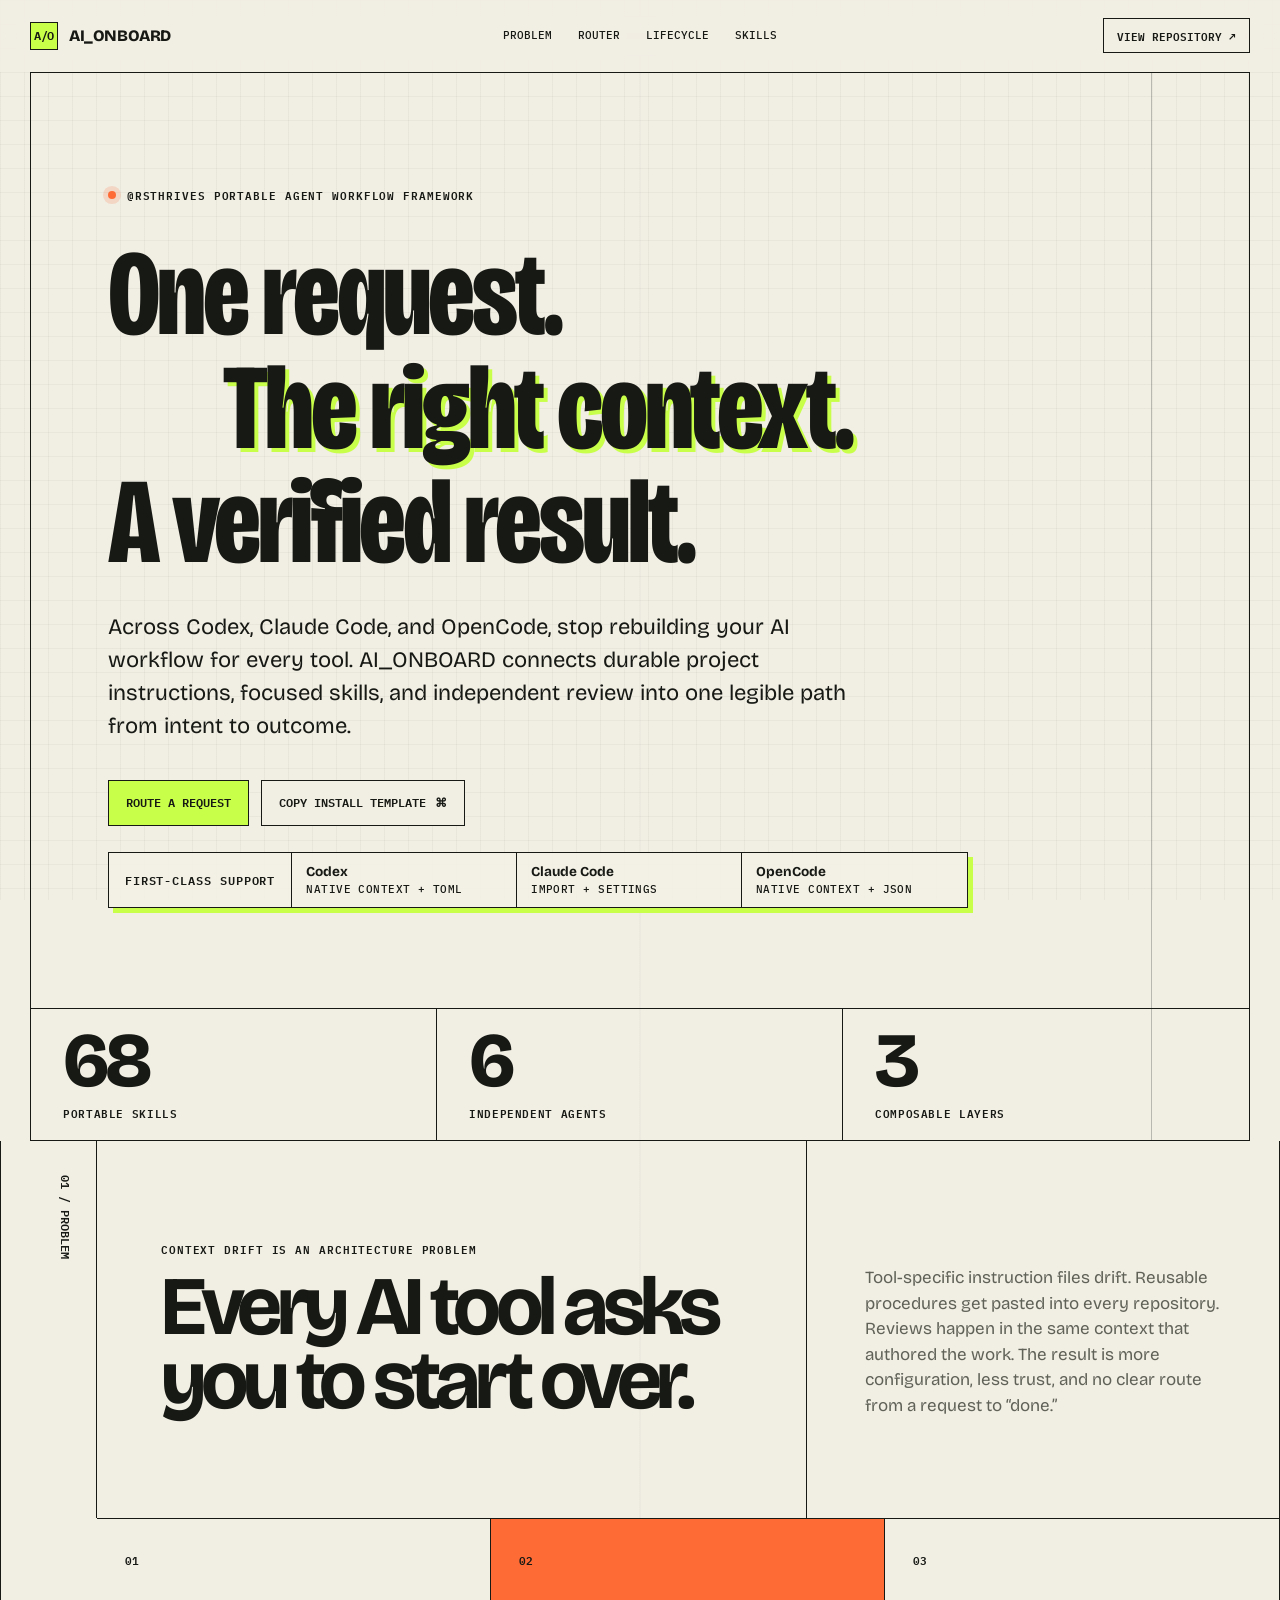
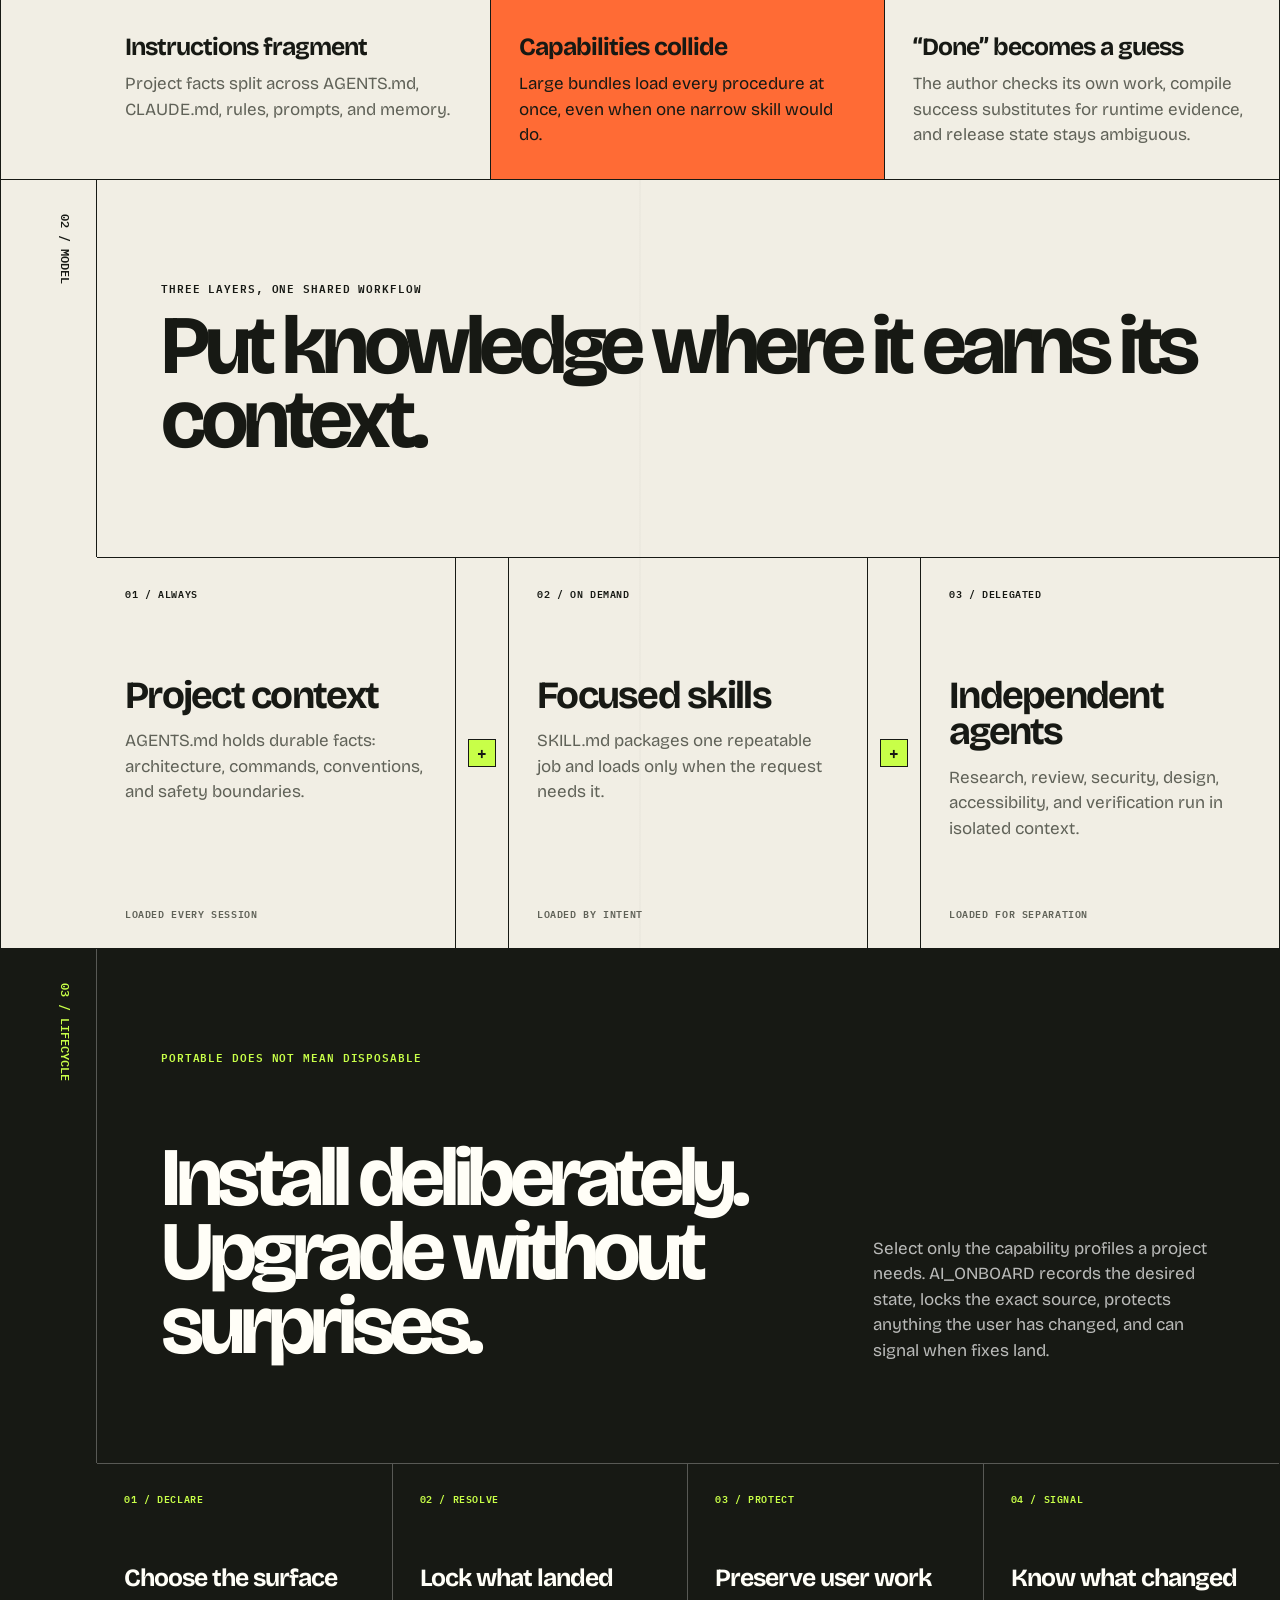
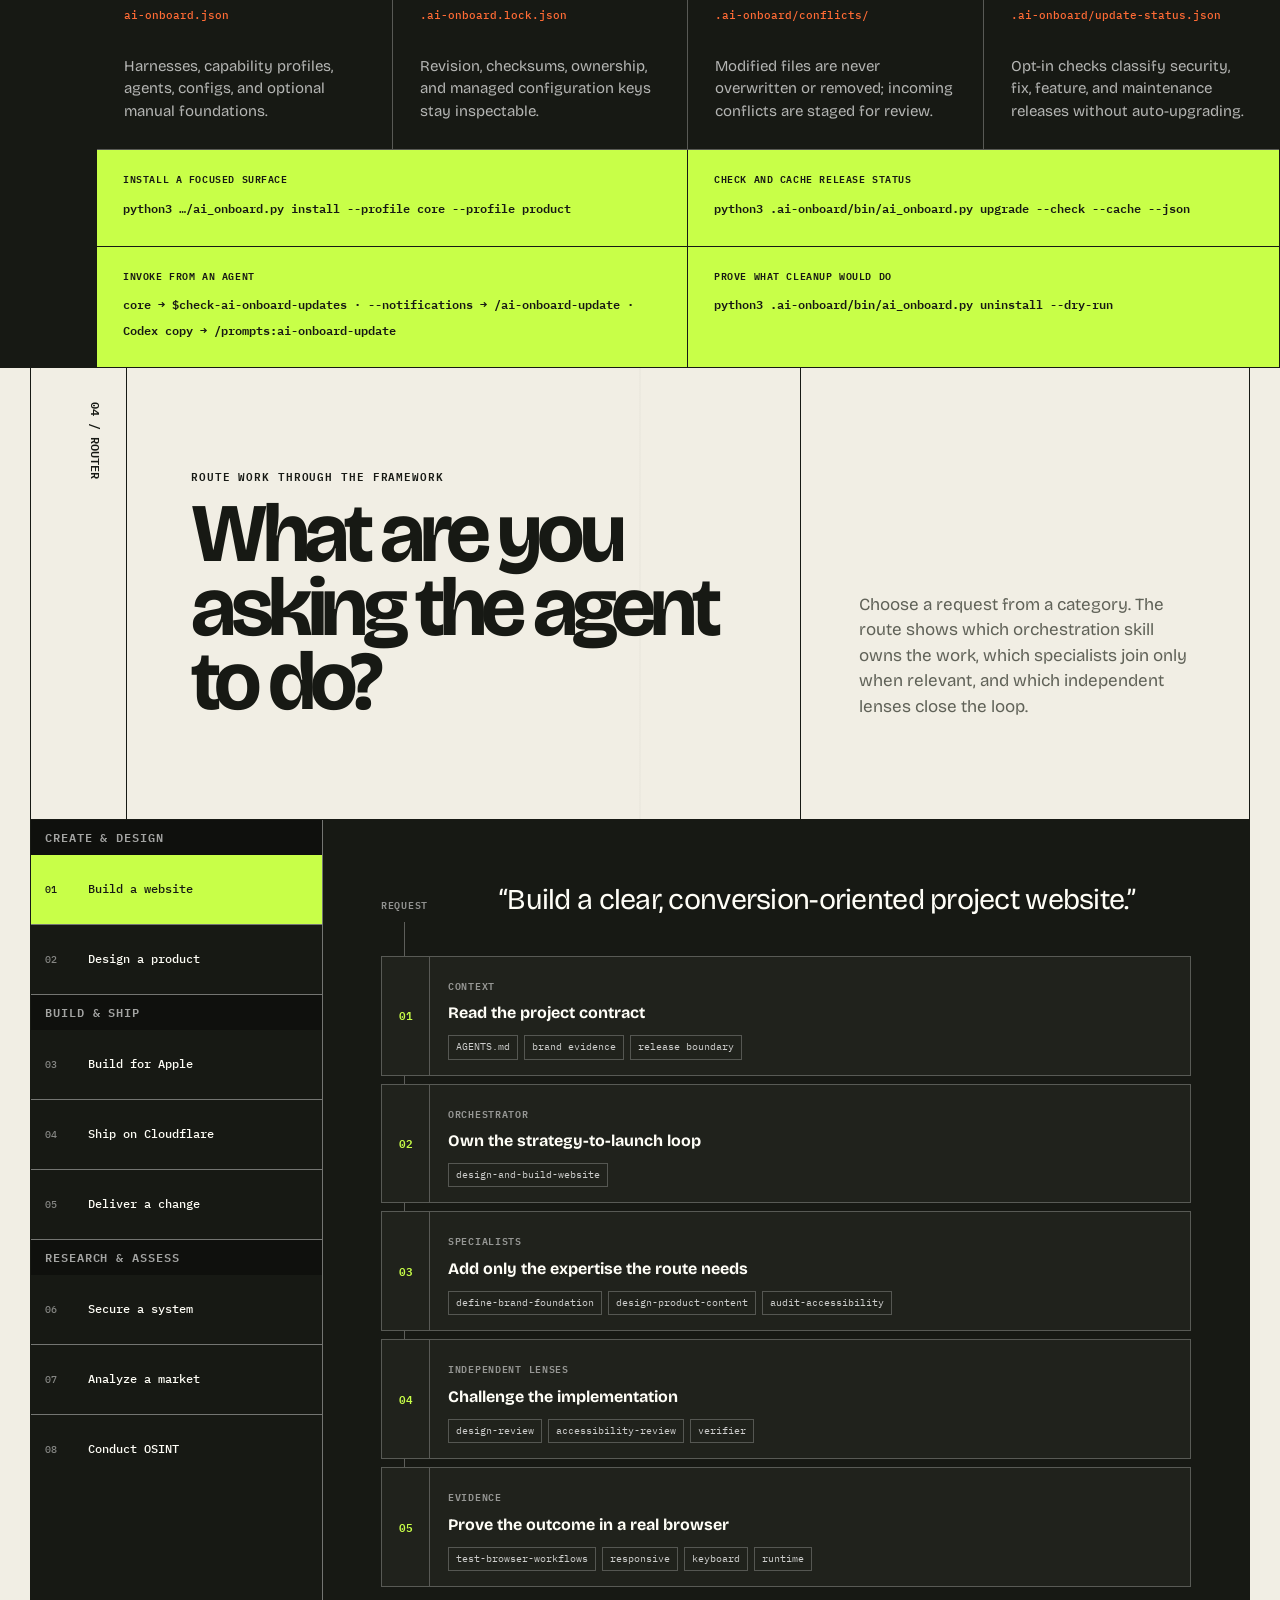
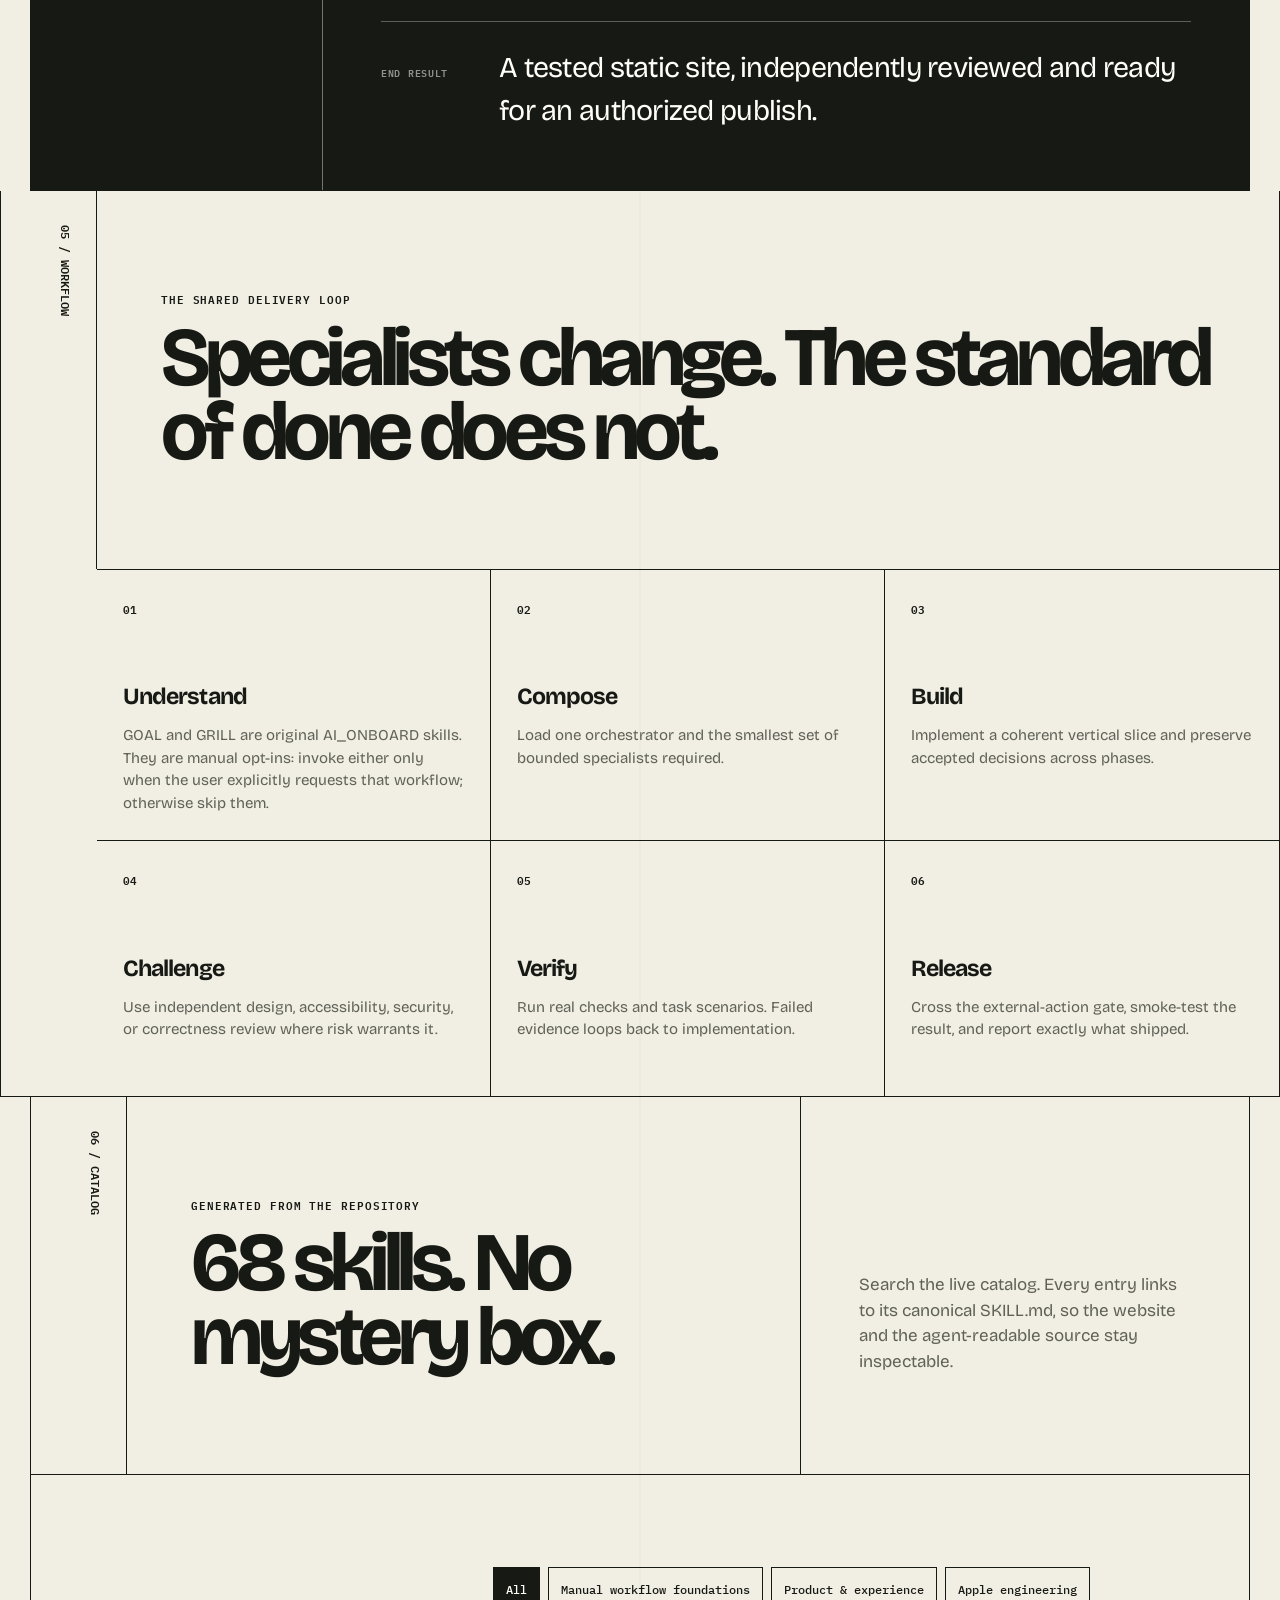
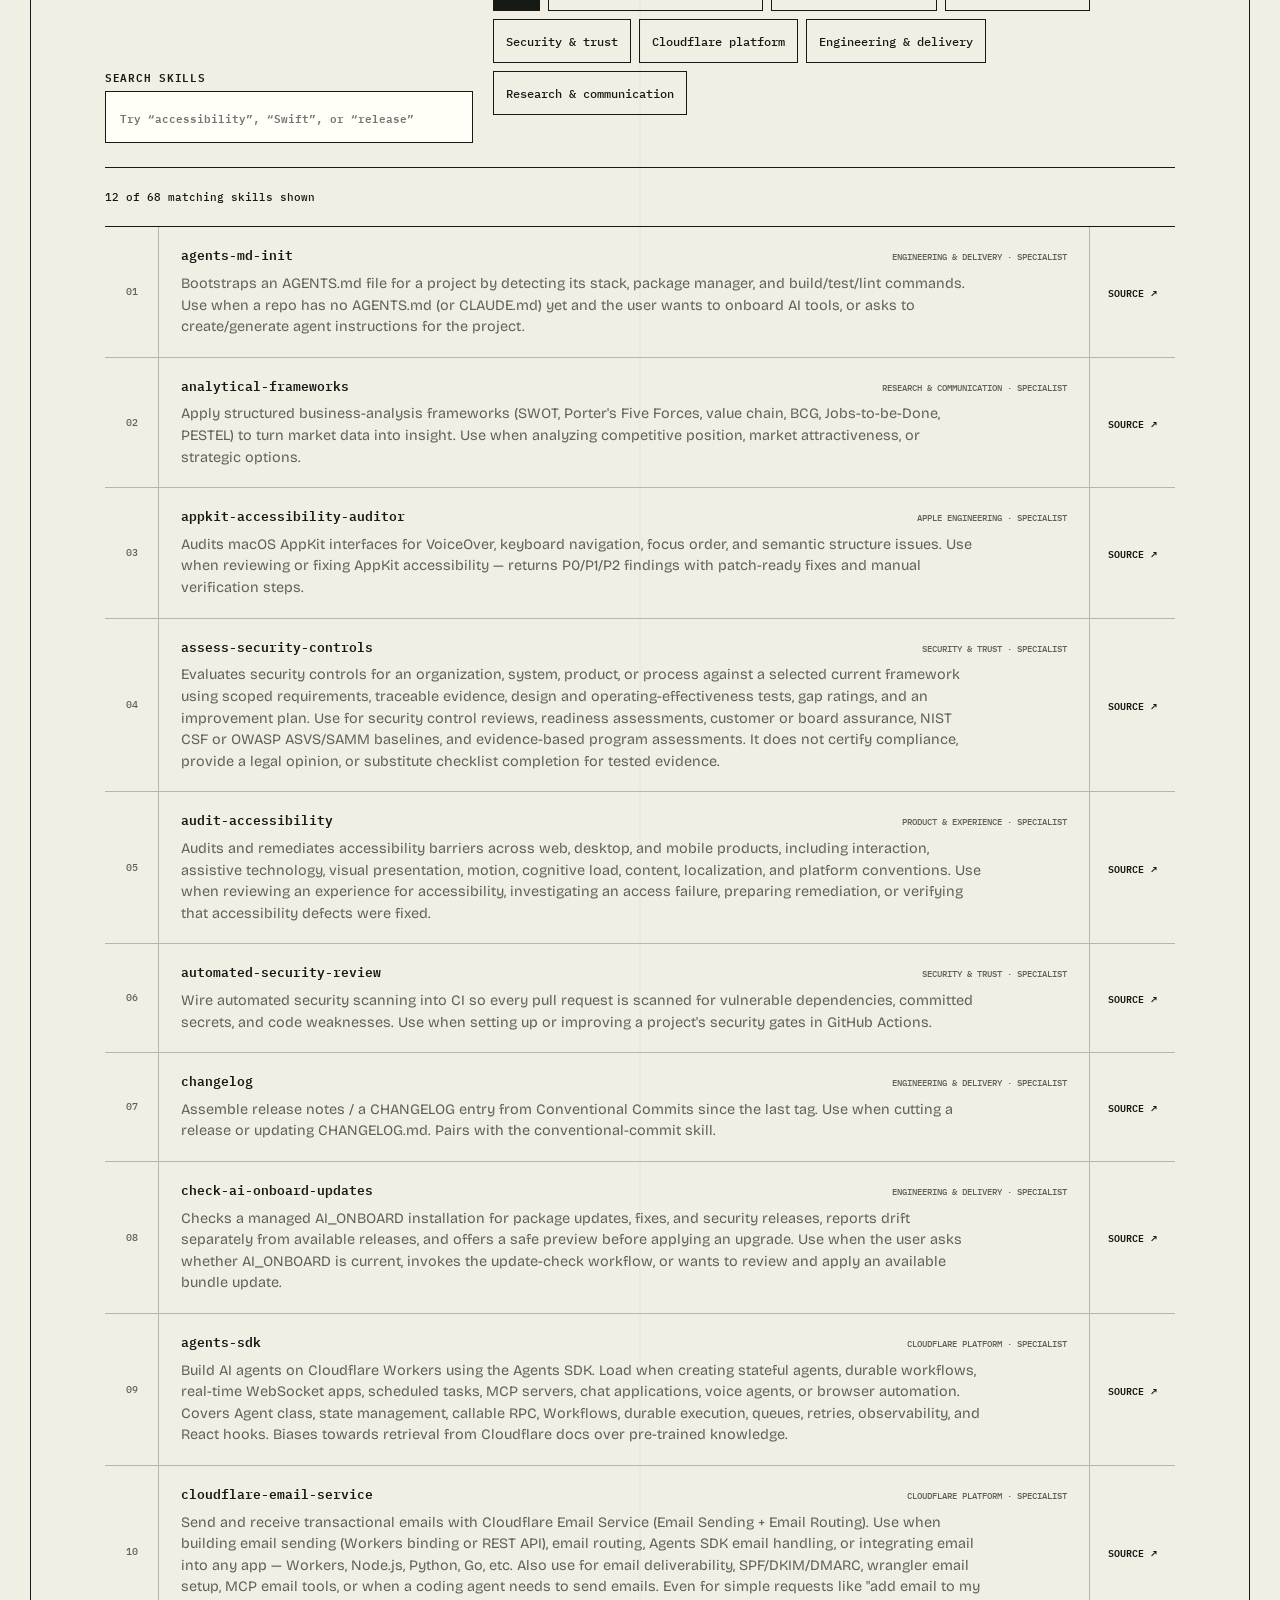
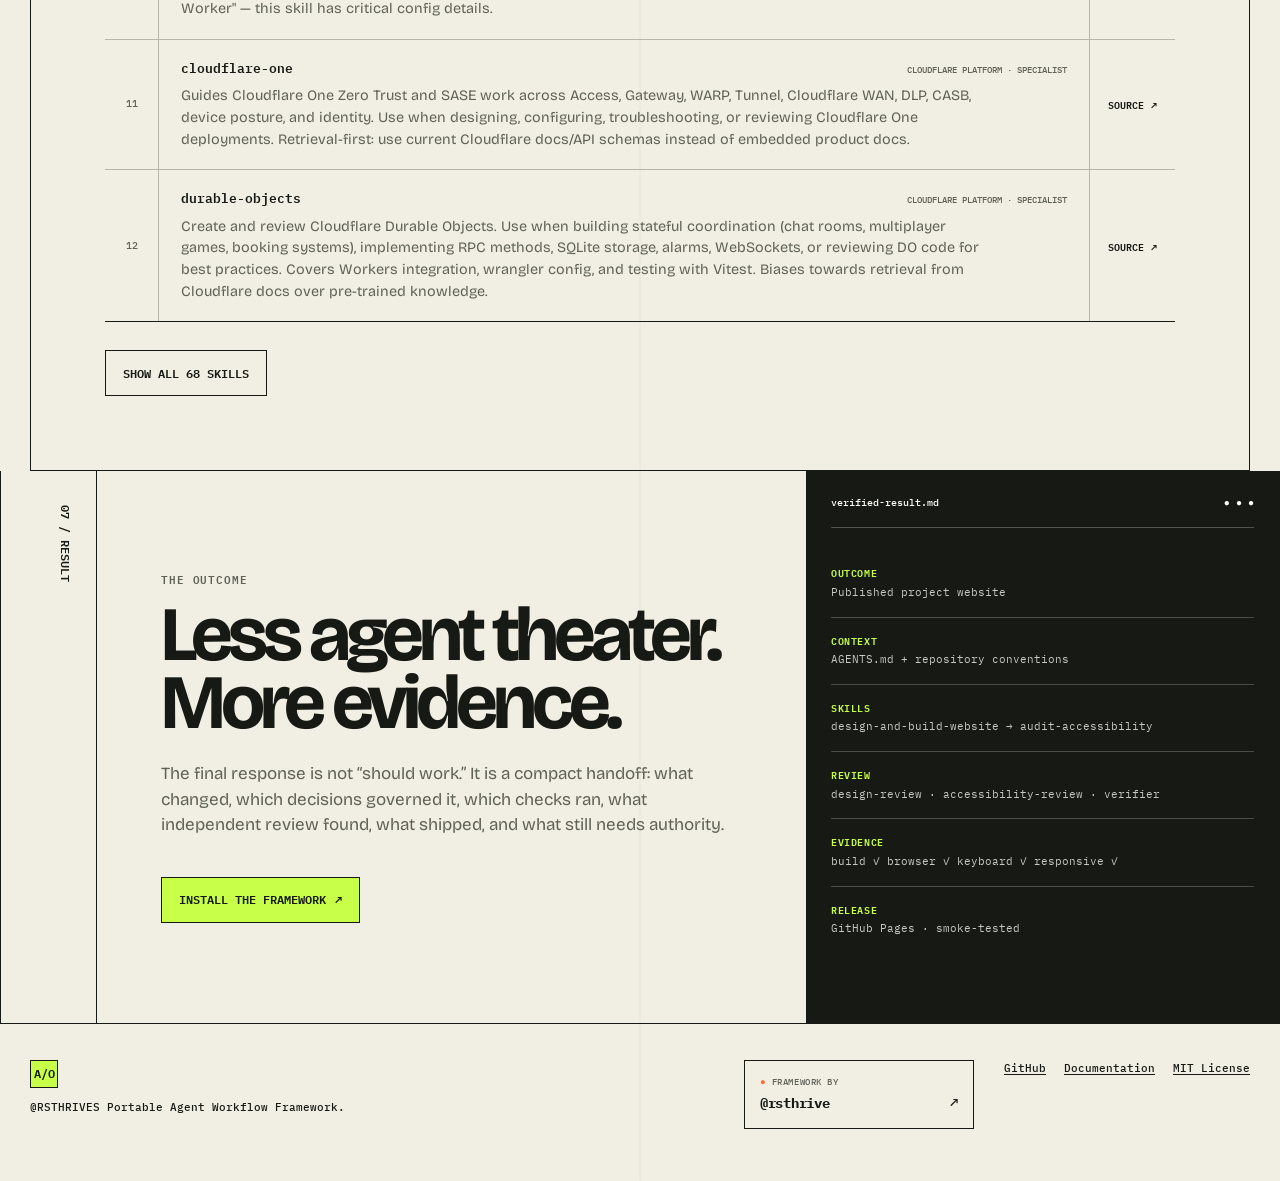
==== commit 94541e05: "feat: add update checks and notifications" ====
--- a/site/index.html
+++ b/site/index.html
@@ -87,7 +87,7 @@
         </section>
         <dl class="system-counts" aria-label="Repository inventory">
           <div>
-            <dt data-count="skills">67</dt>
+            <dt data-count="skills">68</dt>
             <dd>portable skills</dd>
           </div>
           <div>
@@ -173,10 +173,10 @@
         <div class="section-index" aria-hidden="true">03 / LIFECYCLE</div>
         <div class="lifecycle-heading">
           <p class="eyebrow">Portable does not mean disposable</p>
-          <h2 id="lifecycle-title">Install deliberately.<br>Upgrade without surprises.</h2>
+          <h2 id="lifecycle-title">Install deliberately.<br> Upgrade without surprises.</h2>
           <p>
             Select only the capability profiles a project needs. AI_ONBOARD records the desired state,
-            locks the exact source, and protects anything the user has changed.
+            locks the exact source, protects anything the user has changed, and can signal when fixes land.
           </p>
         </div>
         <ol class="lifecycle-model">
@@ -197,6 +197,12 @@
             <h3>Preserve user work</h3>
             <code>.ai-onboard/conflicts/</code>
             <p>Modified files are never overwritten or removed; incoming conflicts are staged for review.</p>
+          </li>
+          <li>
+            <span>04 / SIGNAL</span>
+            <h3>Know what changed</h3>
+            <code>.ai-onboard/update-status.json</code>
+            <p>Opt-in checks classify security, fix, feature, and maintenance releases without auto-upgrading.</p>
           </li>
         </ol>
         <section class="lifecycle-console" aria-labelledby="lifecycle-commands-title">
@@ -206,8 +212,12 @@
             <code>python3 …/ai_onboard.py install --profile core --profile product</code>
           </div>
           <div class="lifecycle-command">
-            <span>Preview an available update</span>
-            <code>python3 .ai-onboard/bin/ai_onboard.py upgrade --check</code>
+            <span>Check and cache release status</span>
+            <code>python3 .ai-onboard/bin/ai_onboard.py upgrade --check --cache --json</code>
+          </div>
+          <div class="lifecycle-command">
+            <span>Invoke from an agent</span>
+            <code>core → $check-ai-onboard-updates · --notifications → /ai-onboard-update · Codex copy → /prompts:ai-onboard-update</code>
           </div>
           <div class="lifecycle-command">
             <span>Prove what cleanup would do</span>
@@ -385,7 +395,7 @@
           <div class="section-index" aria-hidden="true">06 / CATALOG</div>
           <div>
             <p class="eyebrow">Generated from the repository</p>
-            <h2 id="catalog-title"><span data-count="skills">67</span> skills. No mystery box.</h2>
+            <h2 id="catalog-title"><span data-count="skills">68</span> skills. No mystery box.</h2>
           </div>
           <p>
             Search the live catalog. Every entry links to its canonical SKILL.md, so the website and the
--- a/site/styles.css
+++ b/site/styles.css
@@ -1656,7 +1656,7 @@
 .lifecycle-model {
   grid-column: 2;
   display: grid;
-  grid-template-columns: repeat(3, minmax(0, 1fr));
+  grid-template-columns: repeat(4, minmax(0, 1fr));
   margin: 0;
   padding: 0;
   border-top: 1px solid rgba(255, 255, 255, 0.28);
@@ -1706,7 +1706,7 @@
 .lifecycle-console {
   grid-column: 2;
   display: grid;
-  grid-template-columns: repeat(3, minmax(0, 1fr));
+  grid-template-columns: repeat(2, minmax(0, 1fr));
   background: var(--lime);
   color: var(--ink);
 }
@@ -1719,6 +1719,14 @@
 
 .lifecycle-command:last-child {
   border-right: 0;
+}
+
+.lifecycle-command:nth-of-type(2n) {
+  border-right: 0;
+}
+
+.lifecycle-command:nth-of-type(-n + 2) {
+  border-bottom: 1px solid var(--ink);
 }
 
 .lifecycle-command span {
@@ -2268,6 +2276,10 @@
     border-bottom-color: var(--ink);
   }
 
+  .lifecycle-command:nth-of-type(2n) {
+    border-right: 0;
+  }
+
   .result-section > .result-copy,
   .result-terminal {
     grid-column: 2;
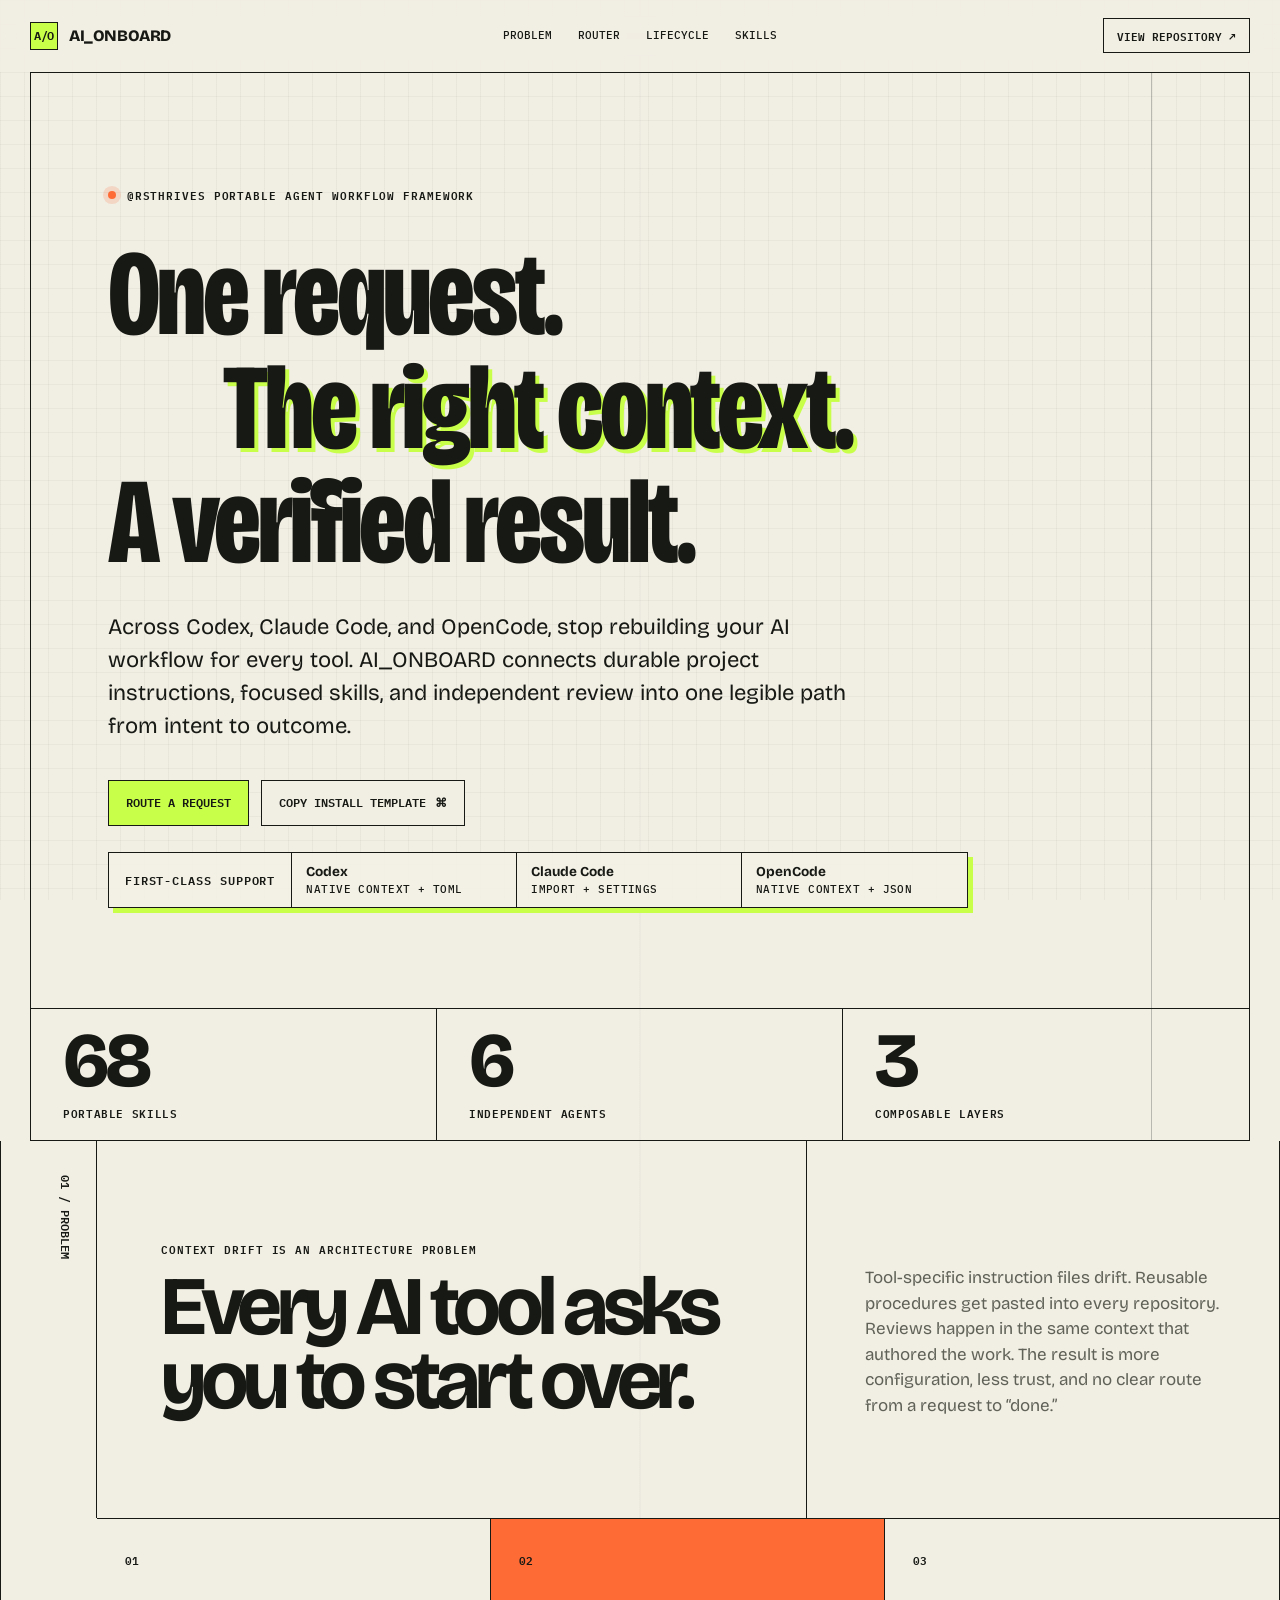
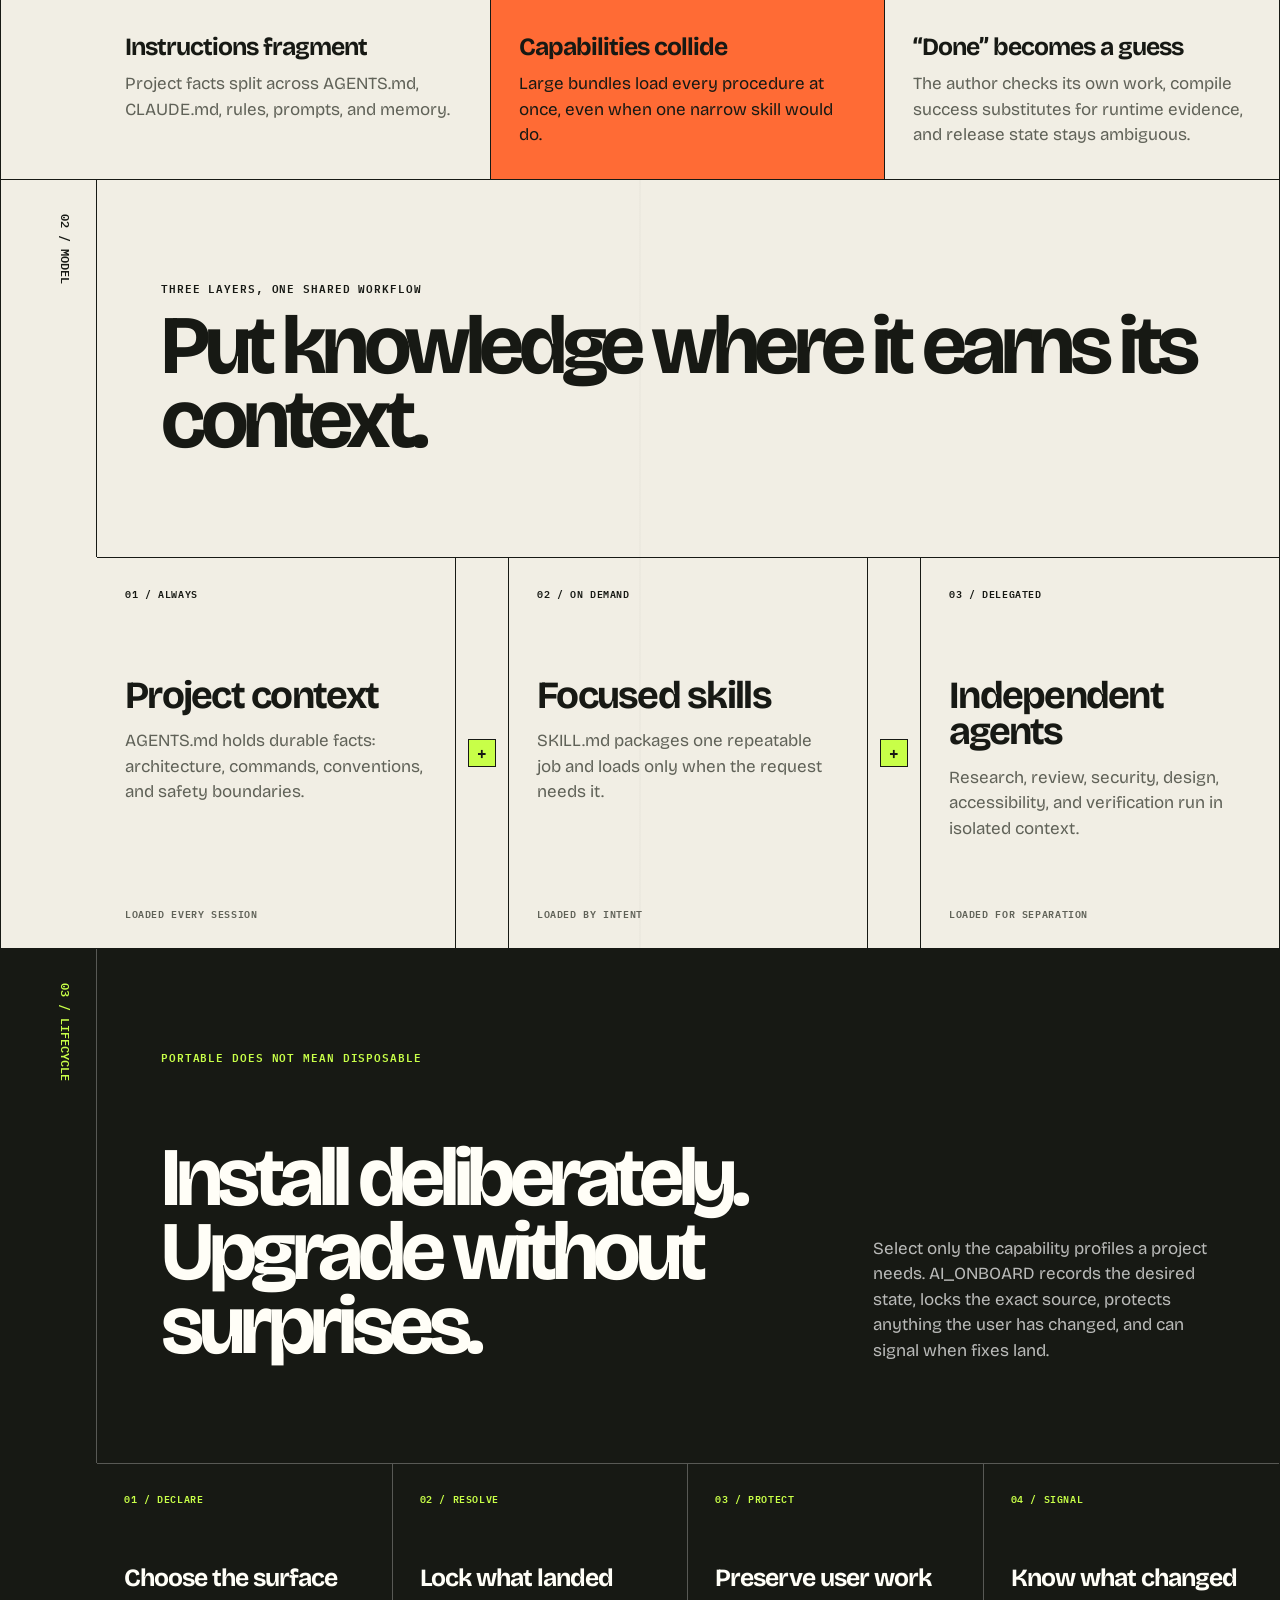
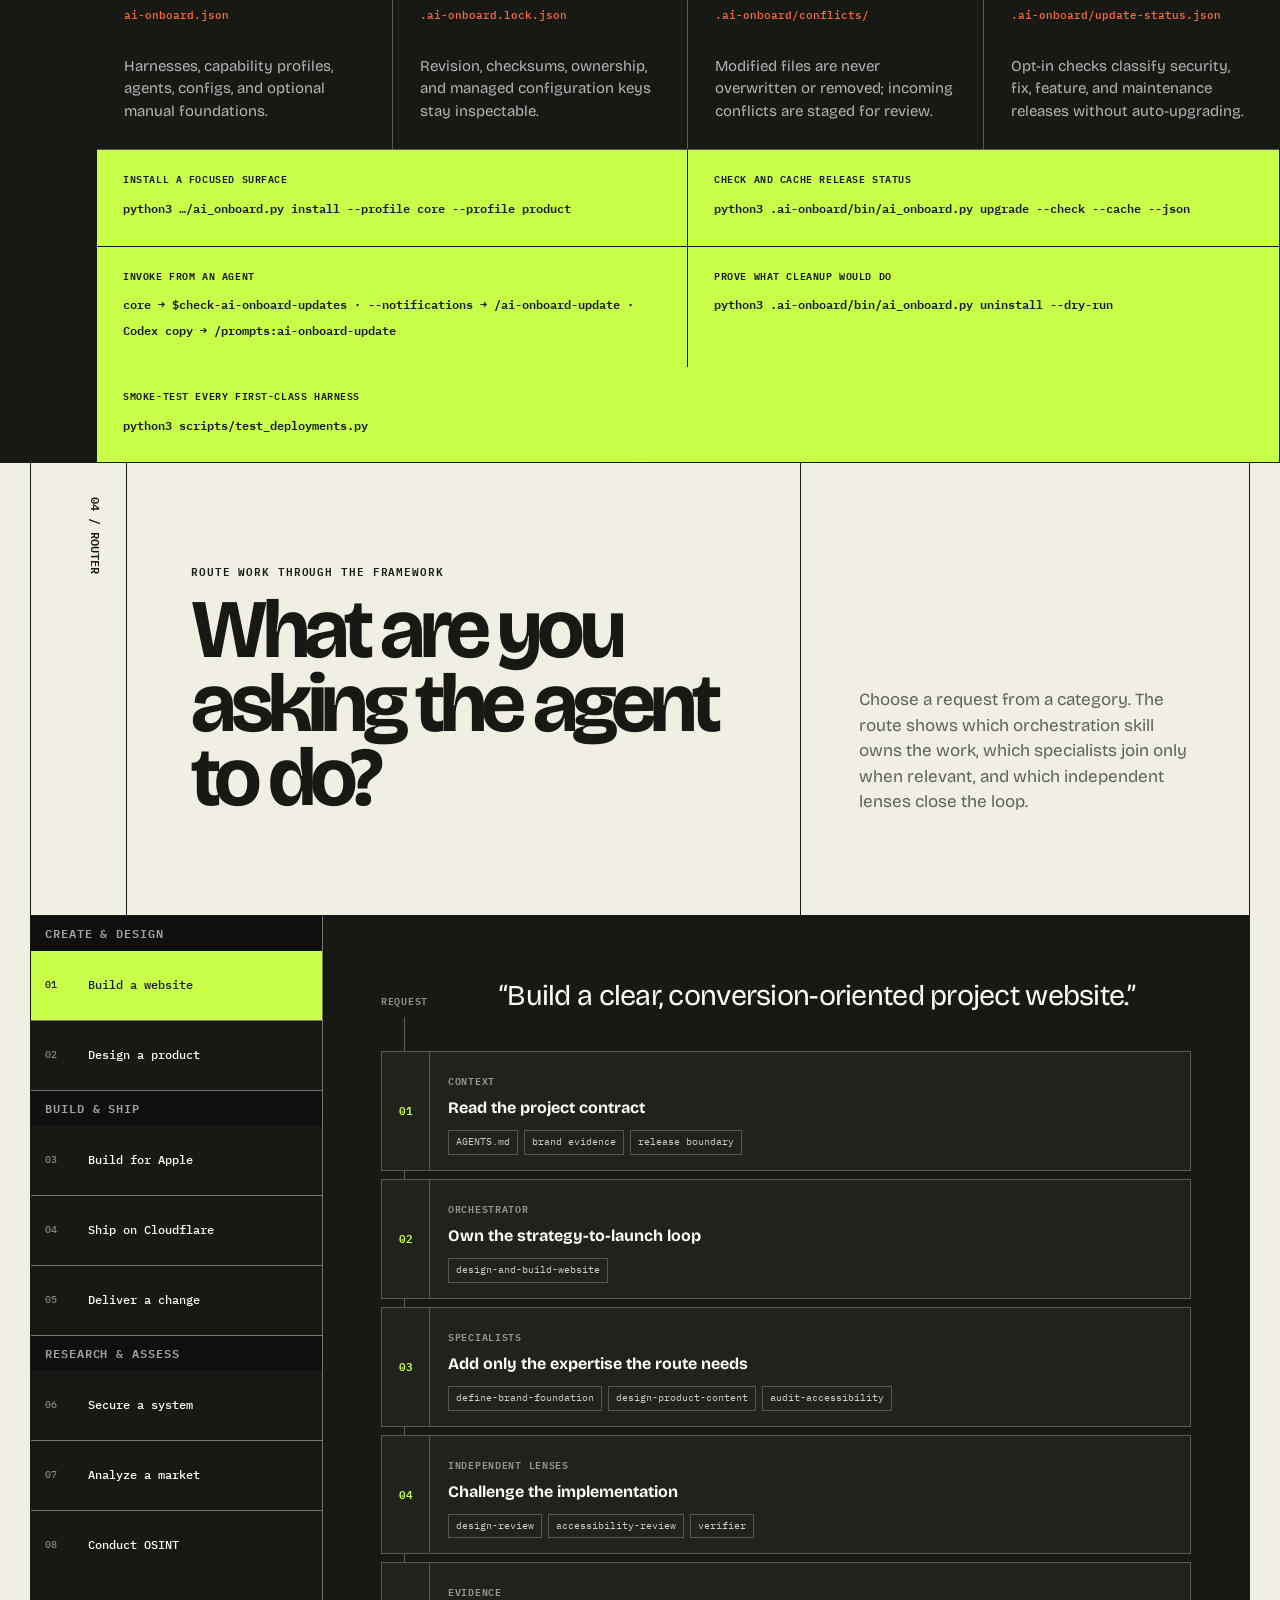
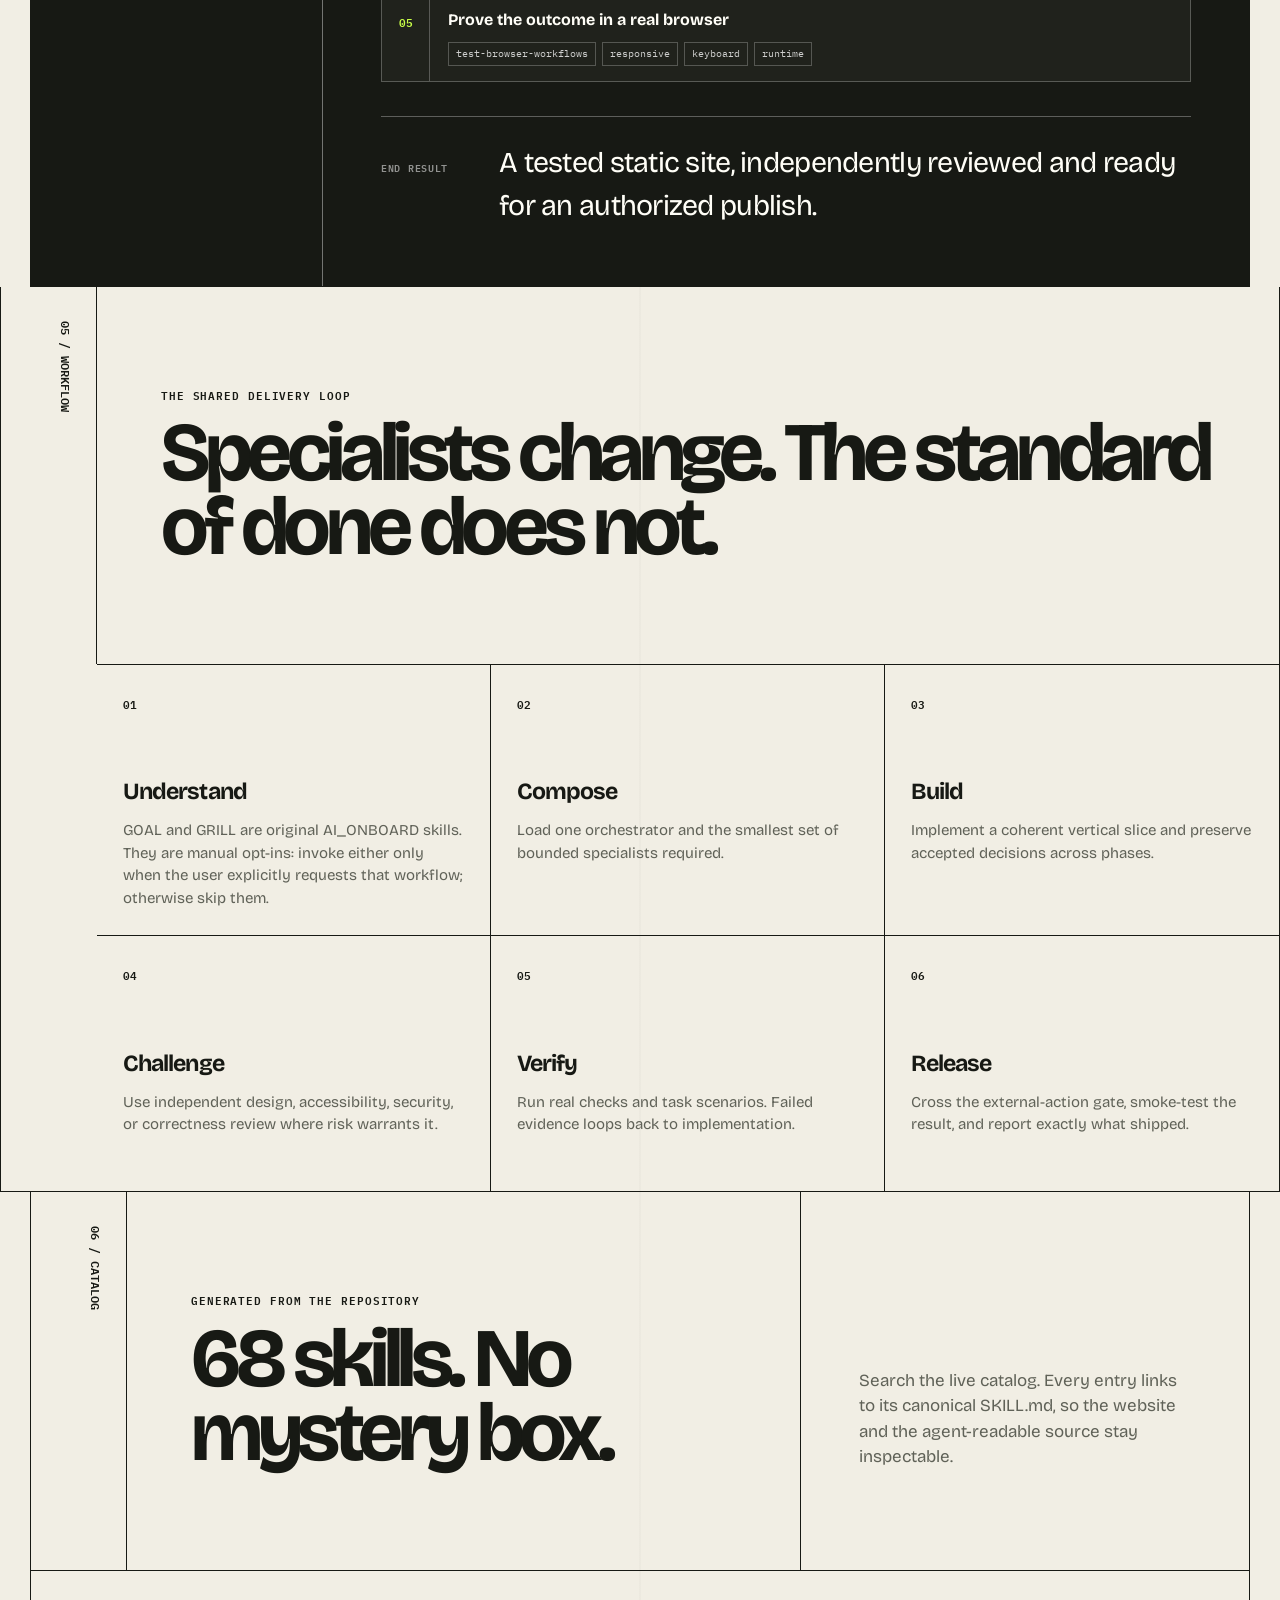
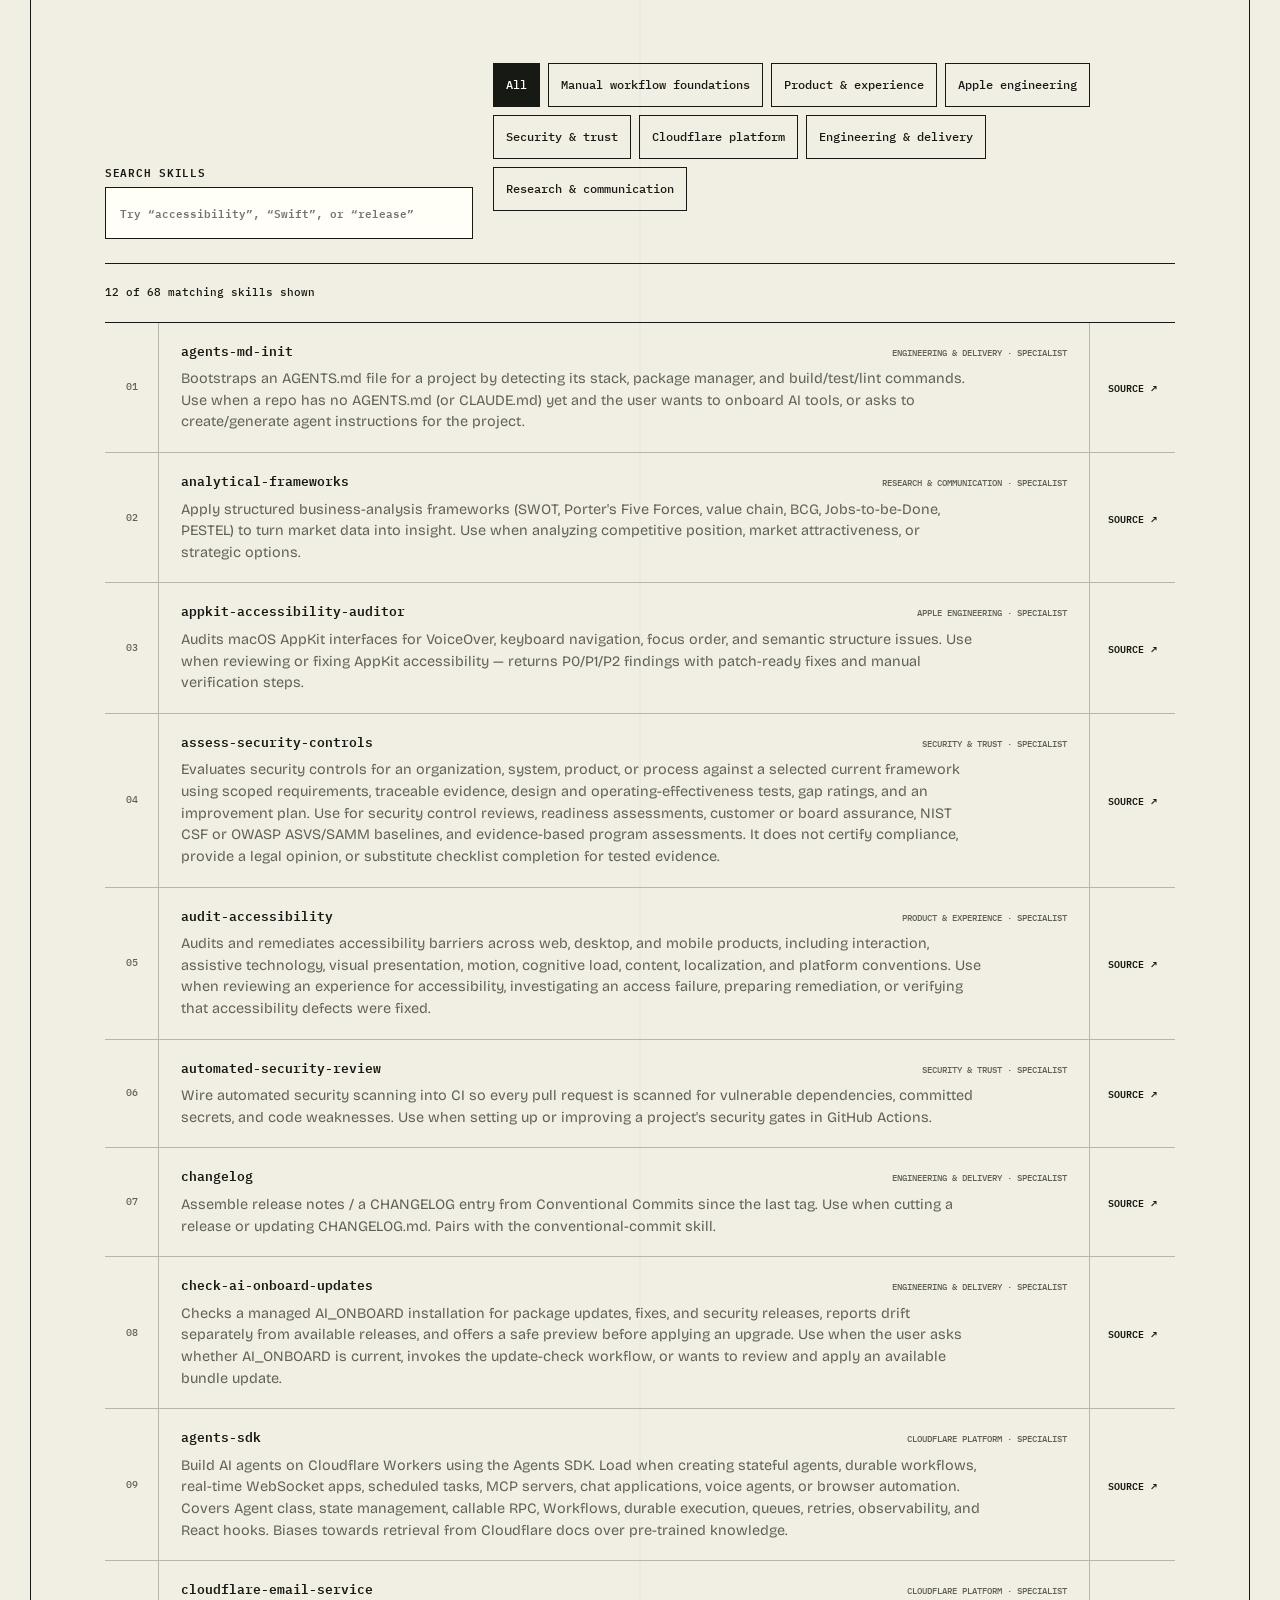
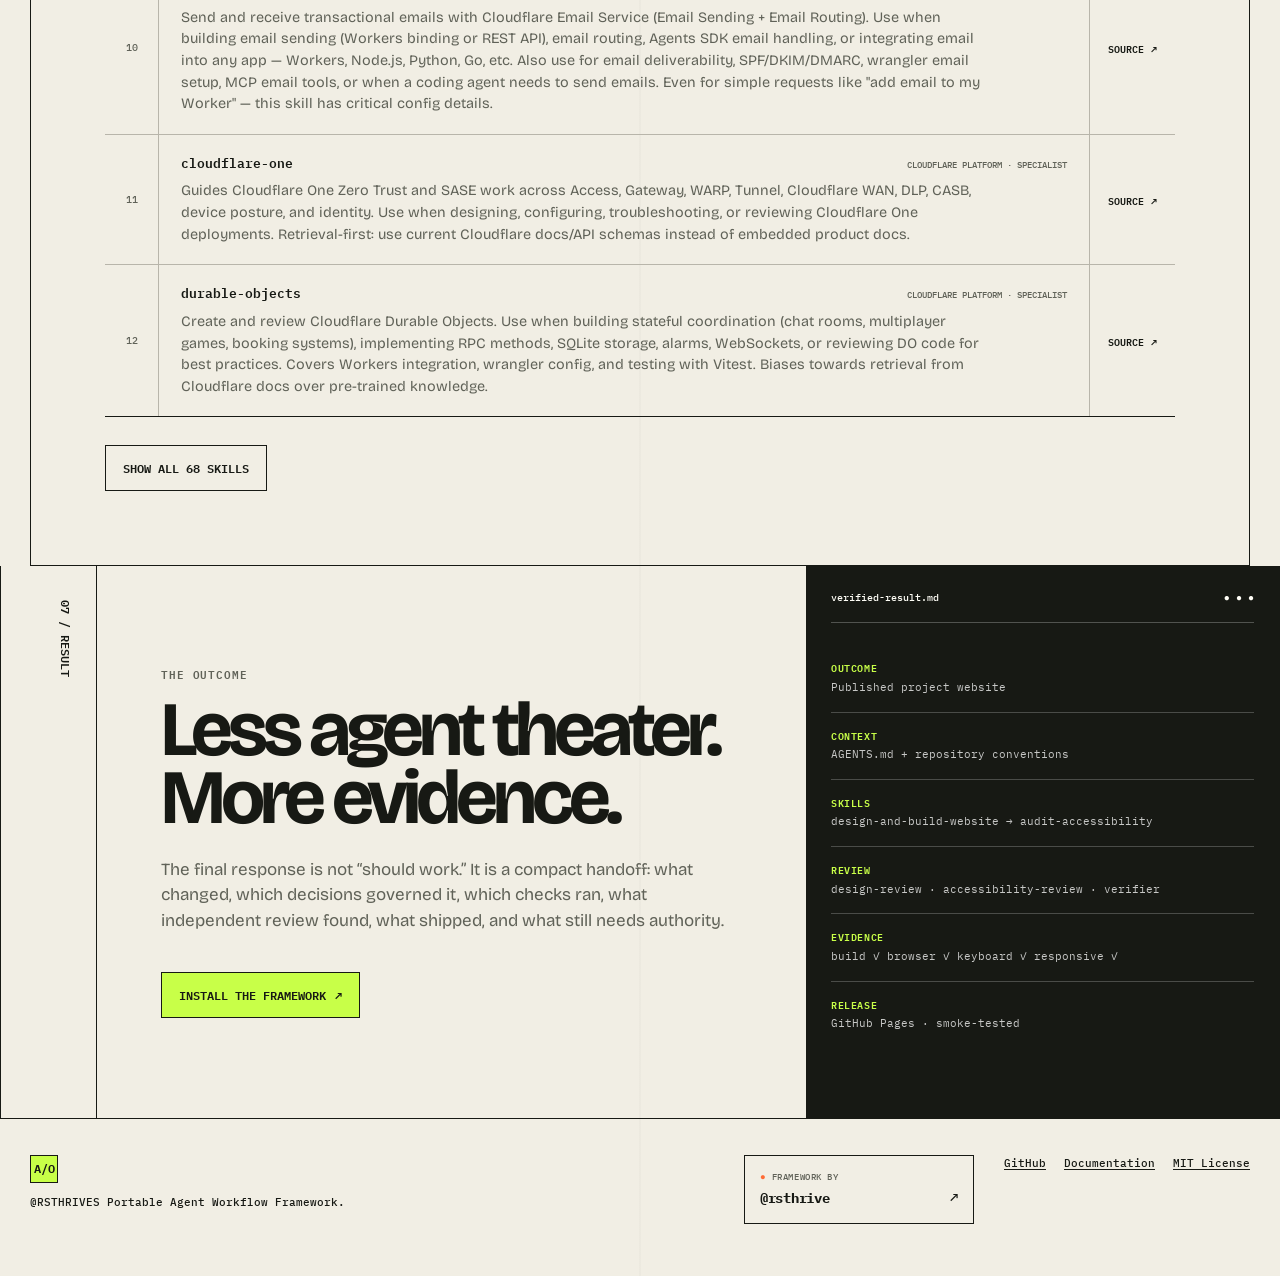
==== commit 145f8824: "feat: add multi-harness deployment smoke tests" ====
--- a/site/index.html
+++ b/site/index.html
@@ -222,6 +222,10 @@
           <div class="lifecycle-command">
             <span>Prove what cleanup would do</span>
             <code>python3 .ai-onboard/bin/ai_onboard.py uninstall --dry-run</code>
+          </div>
+          <div class="lifecycle-command">
+            <span>Smoke-test every first-class harness</span>
+            <code>python3 scripts/test_deployments.py</code>
           </div>
         </section>
       </section>
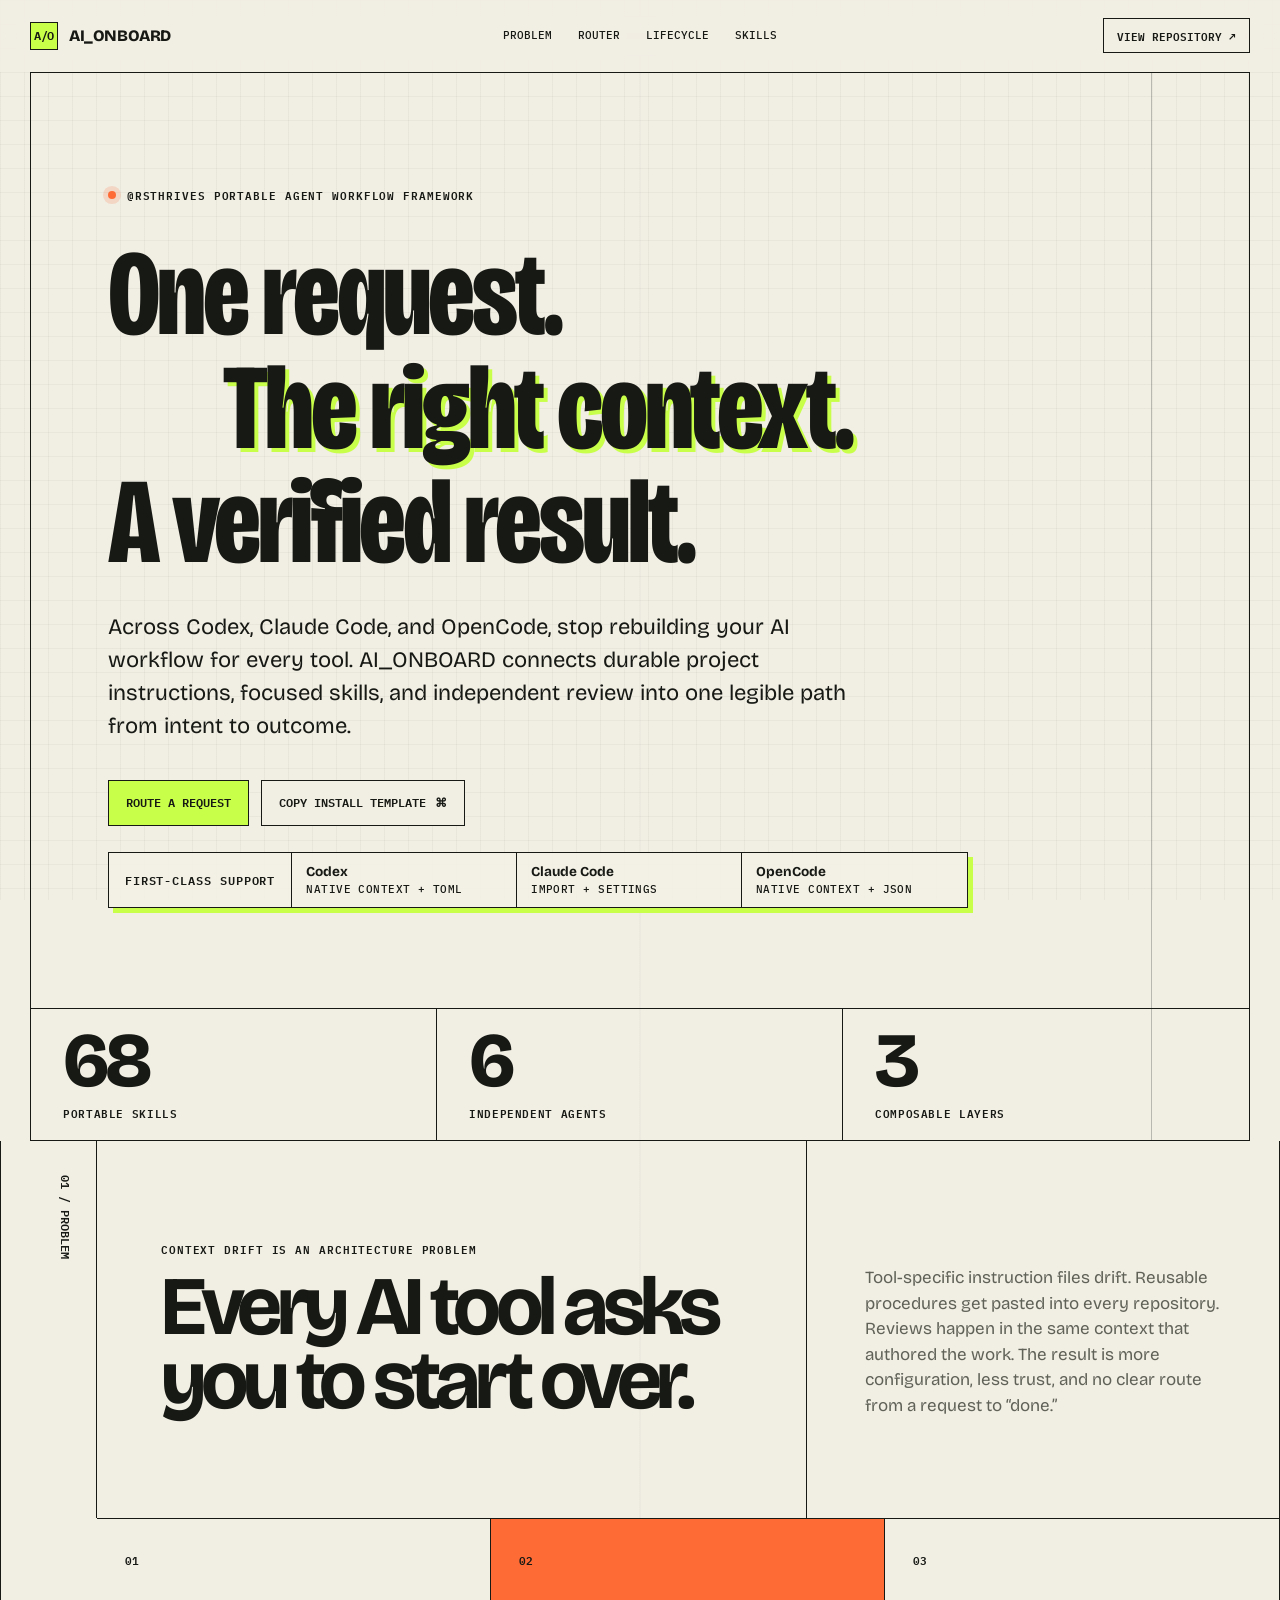
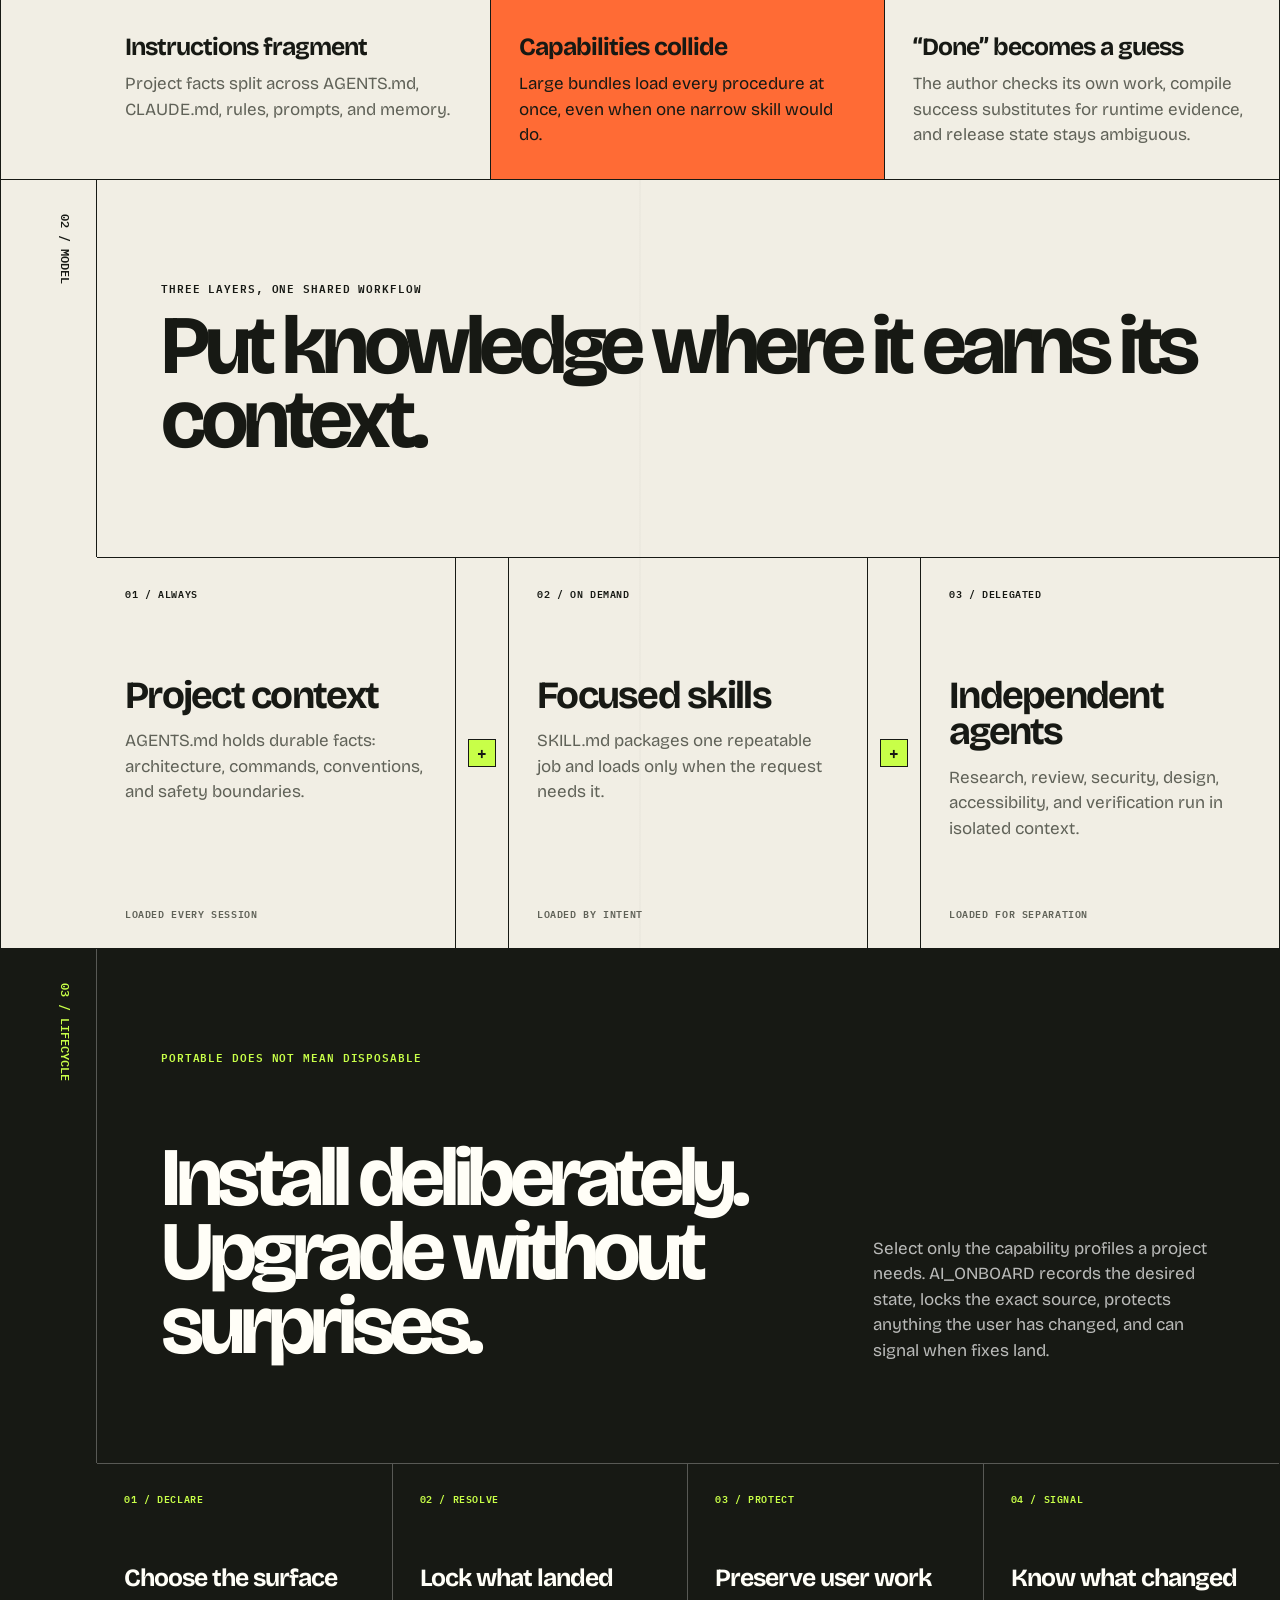
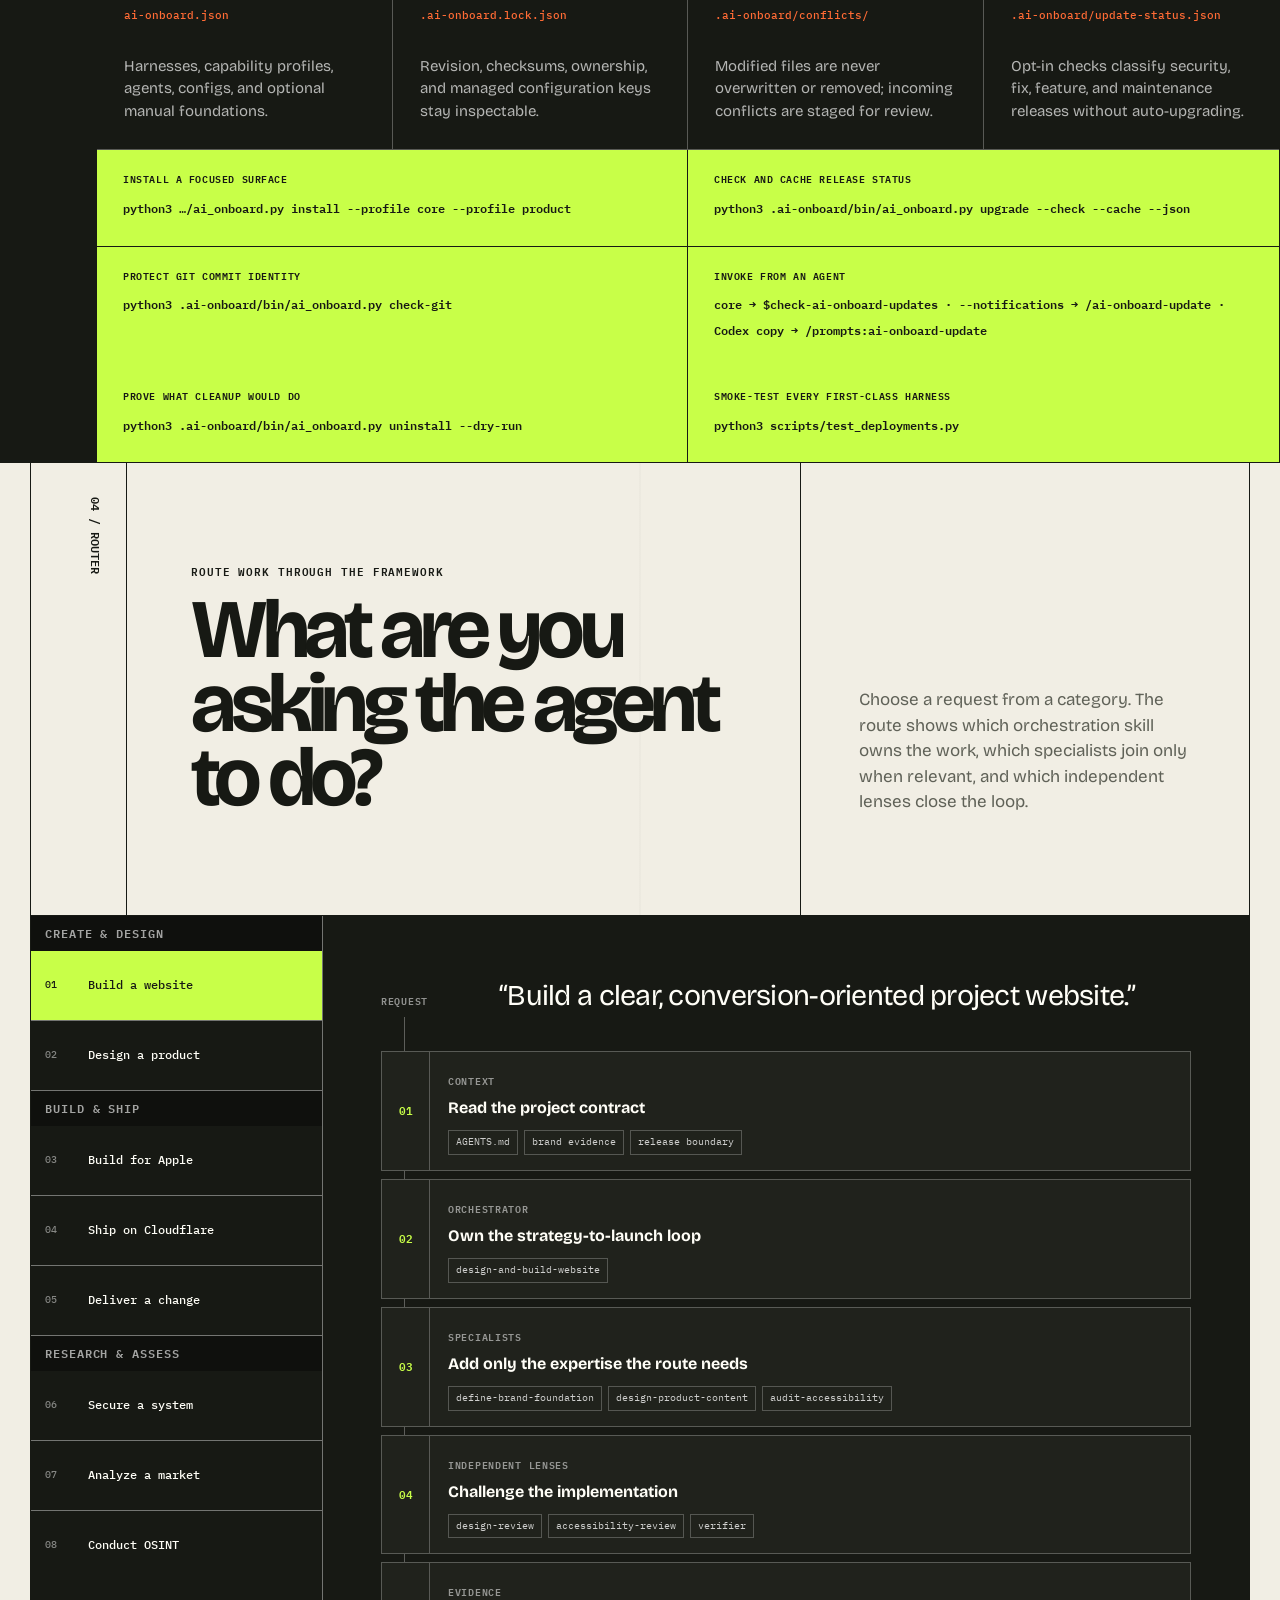
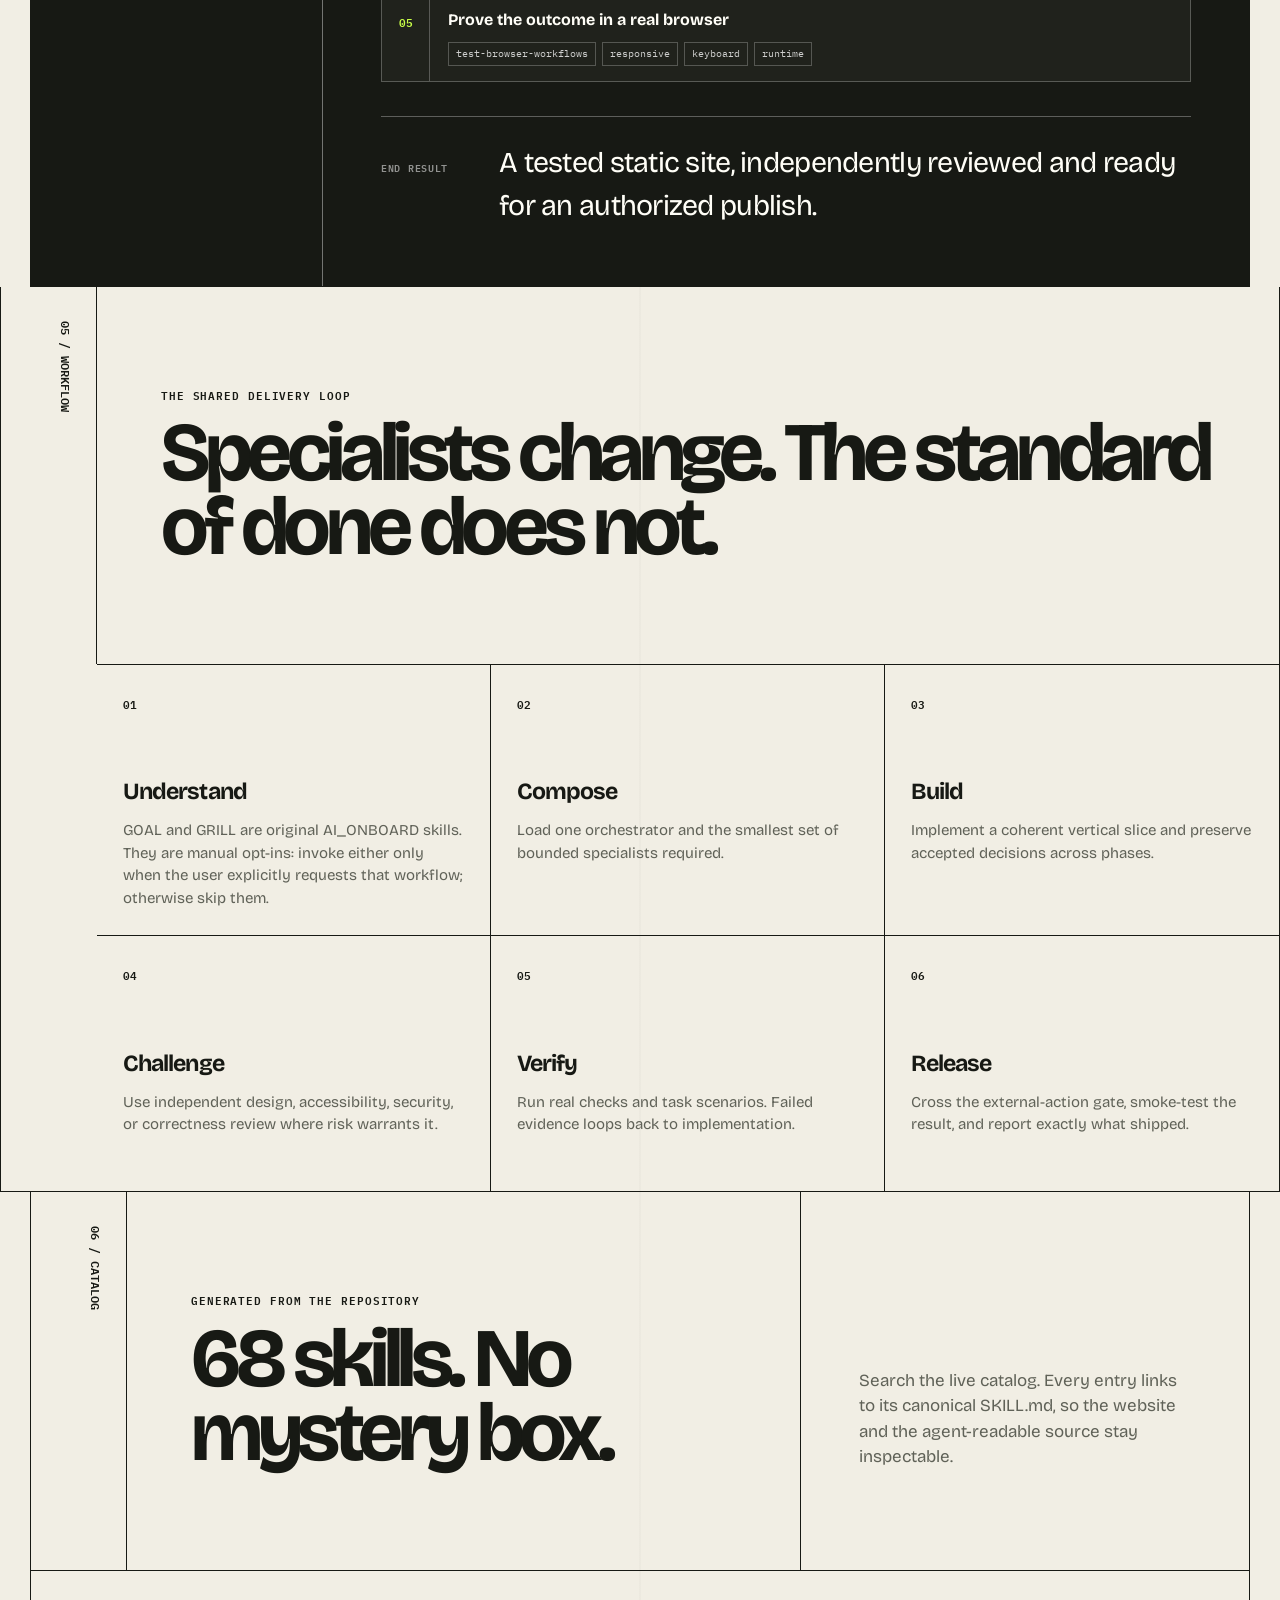
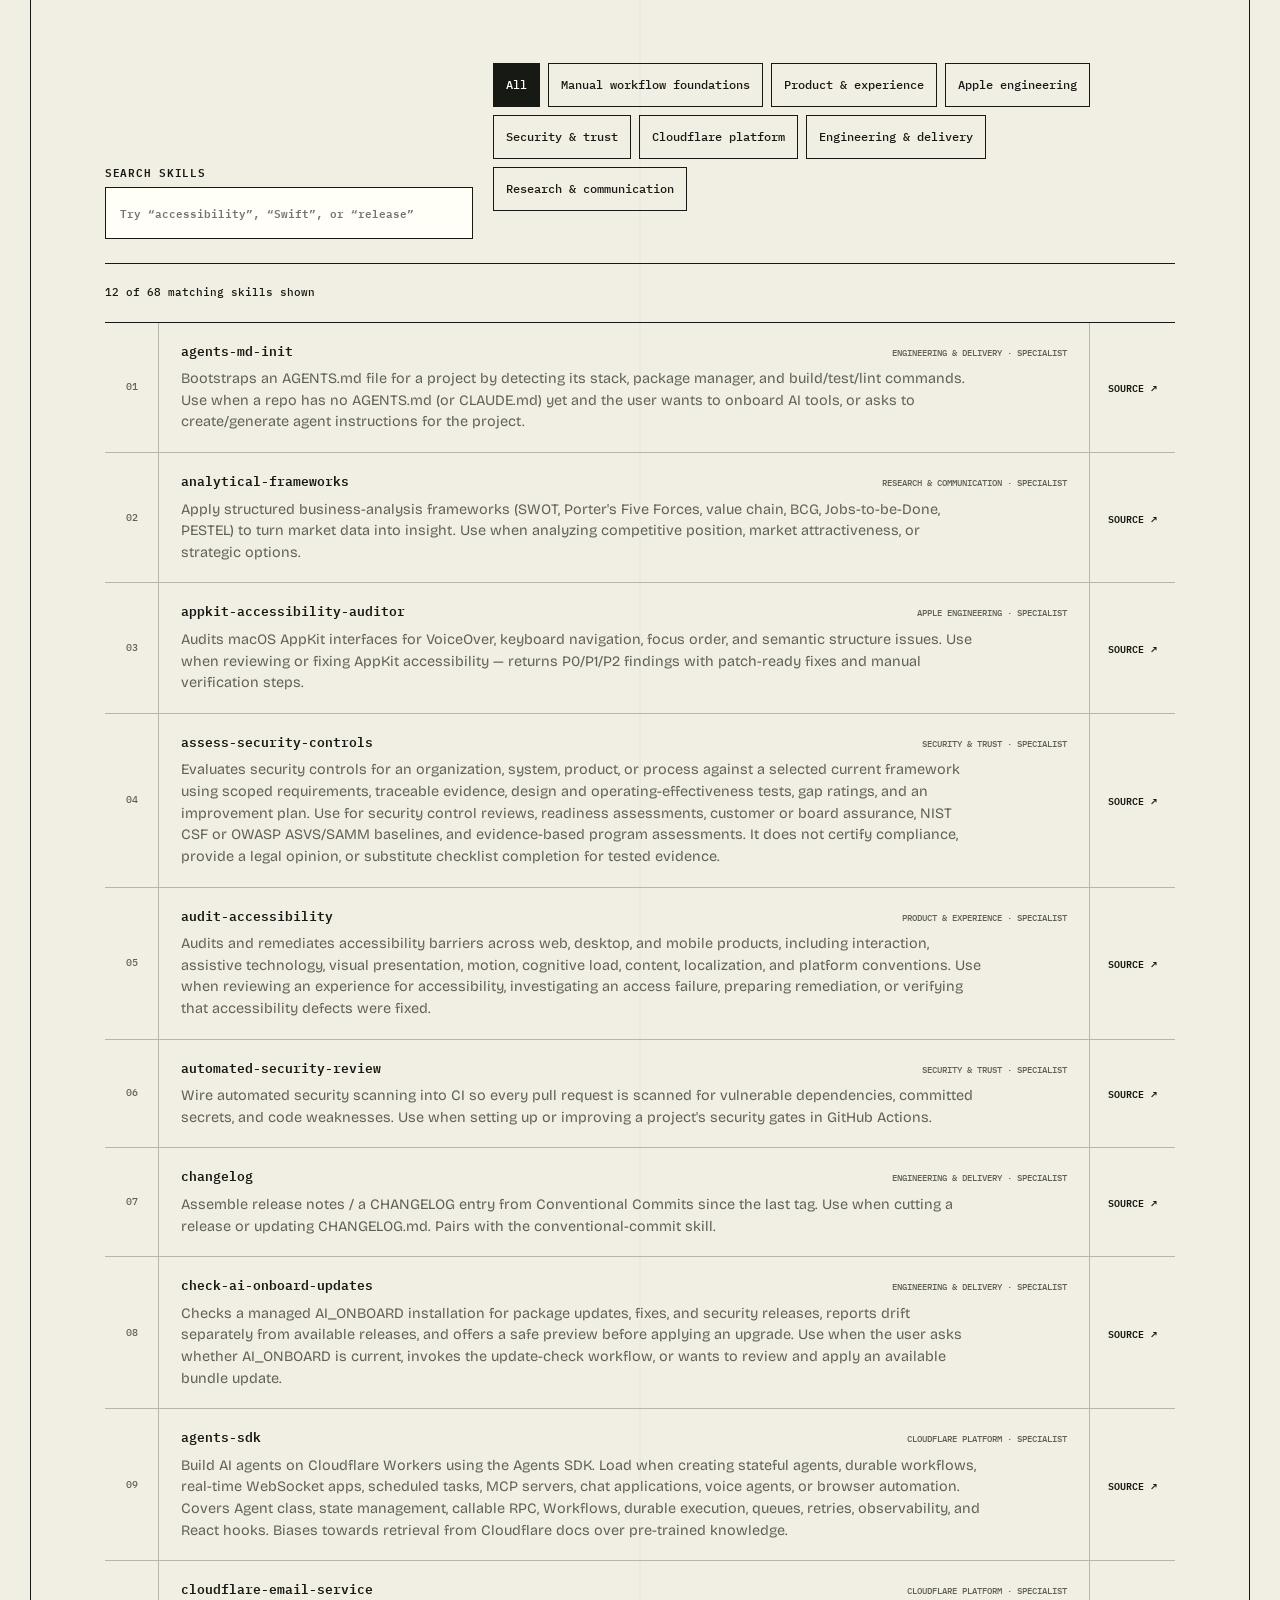
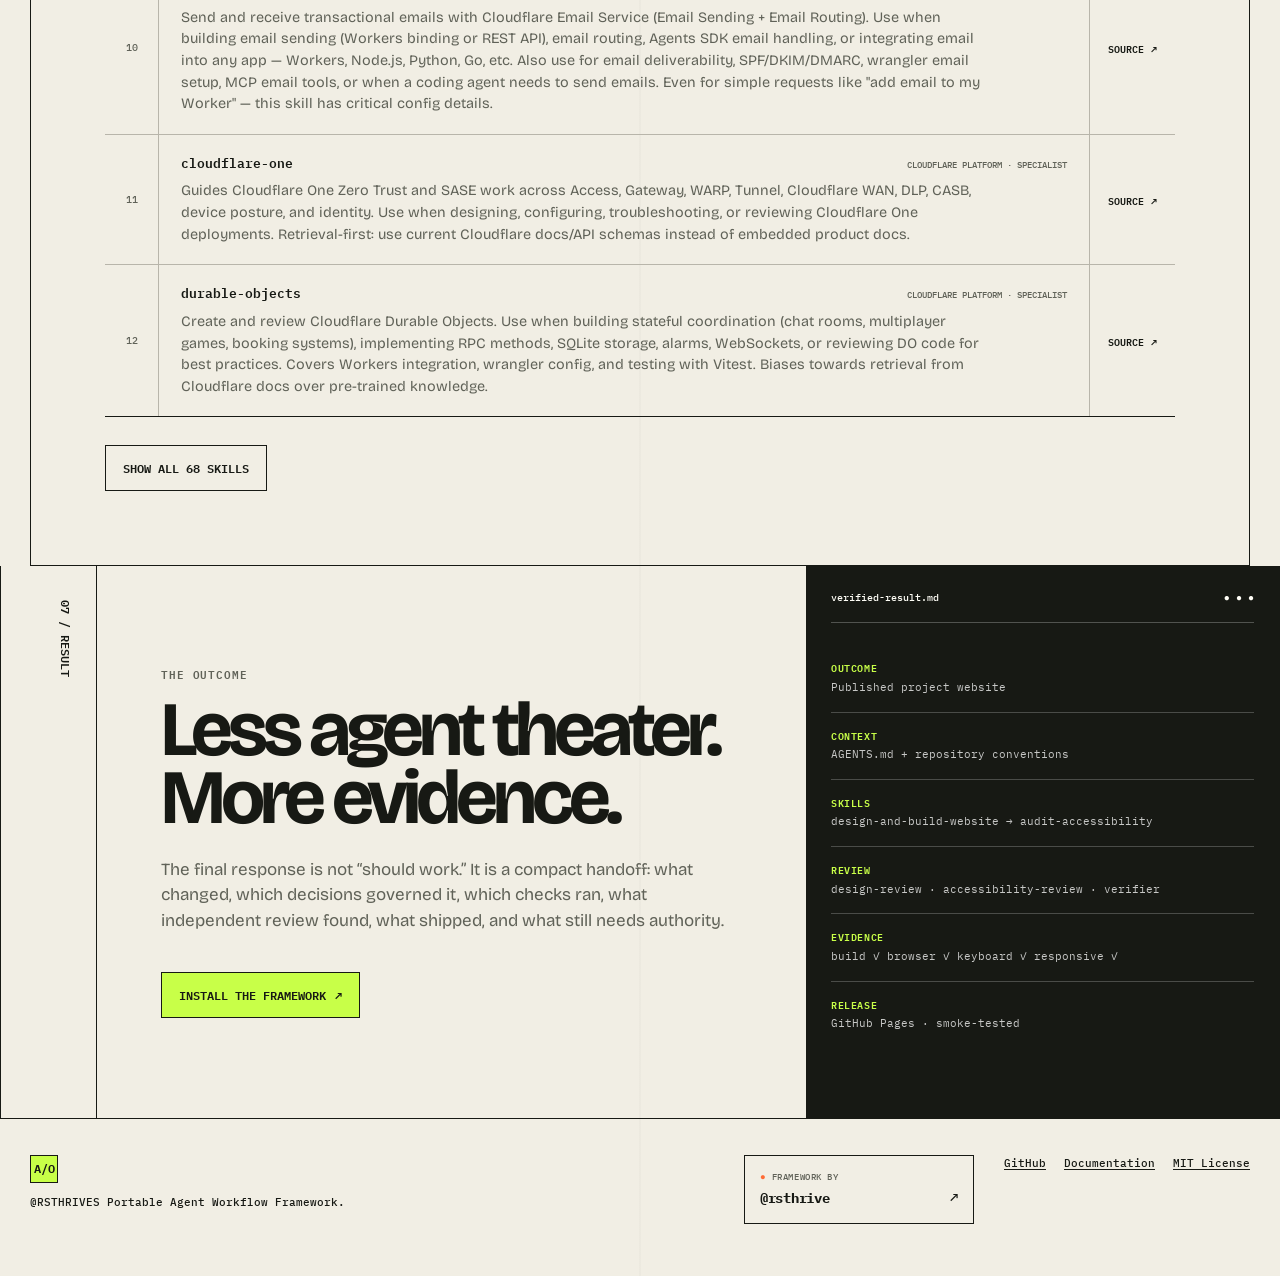
==== commit 8743b2ef: "feat: add Git no-reply identity guard" ====
--- a/site/index.html
+++ b/site/index.html
@@ -214,6 +214,10 @@
           <div class="lifecycle-command">
             <span>Check and cache release status</span>
             <code>python3 .ai-onboard/bin/ai_onboard.py upgrade --check --cache --json</code>
+          </div>
+          <div class="lifecycle-command">
+            <span>Protect Git commit identity</span>
+            <code>python3 .ai-onboard/bin/ai_onboard.py check-git</code>
           </div>
           <div class="lifecycle-command">
             <span>Invoke from an agent</span>
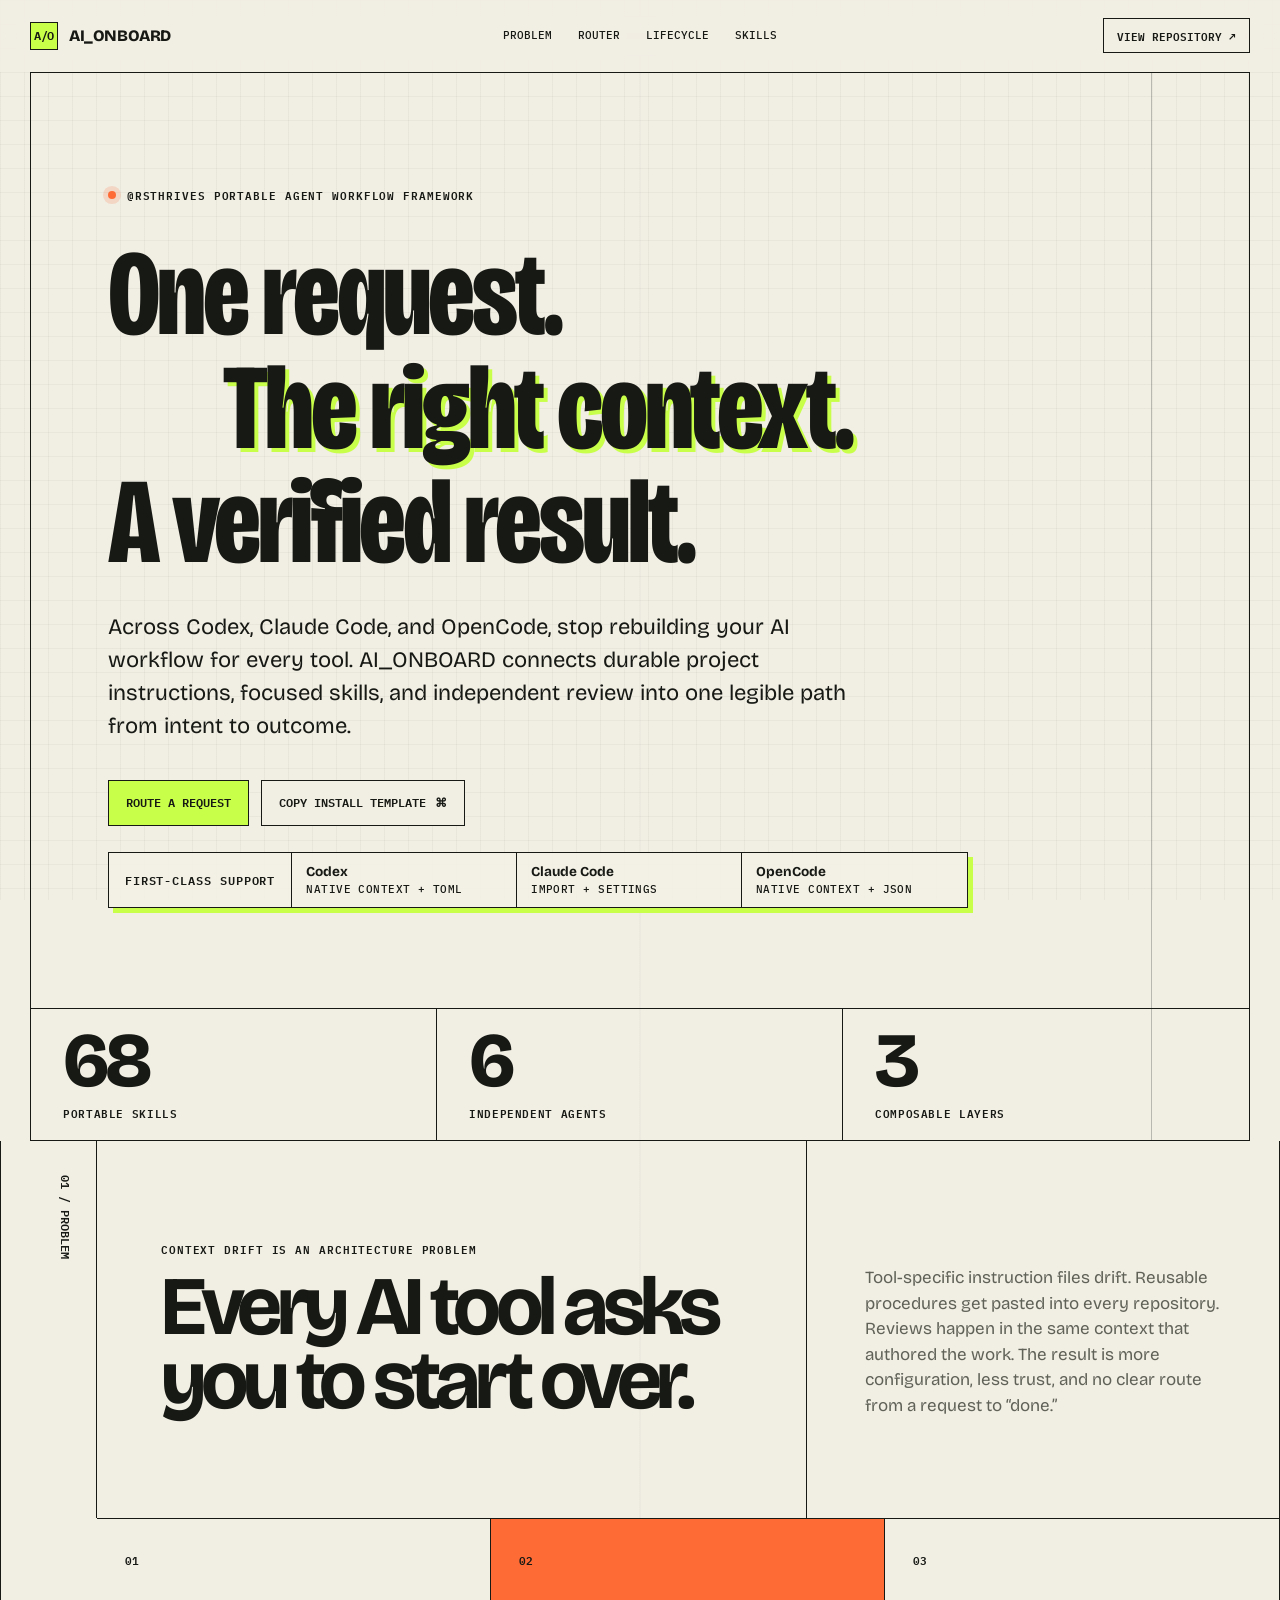
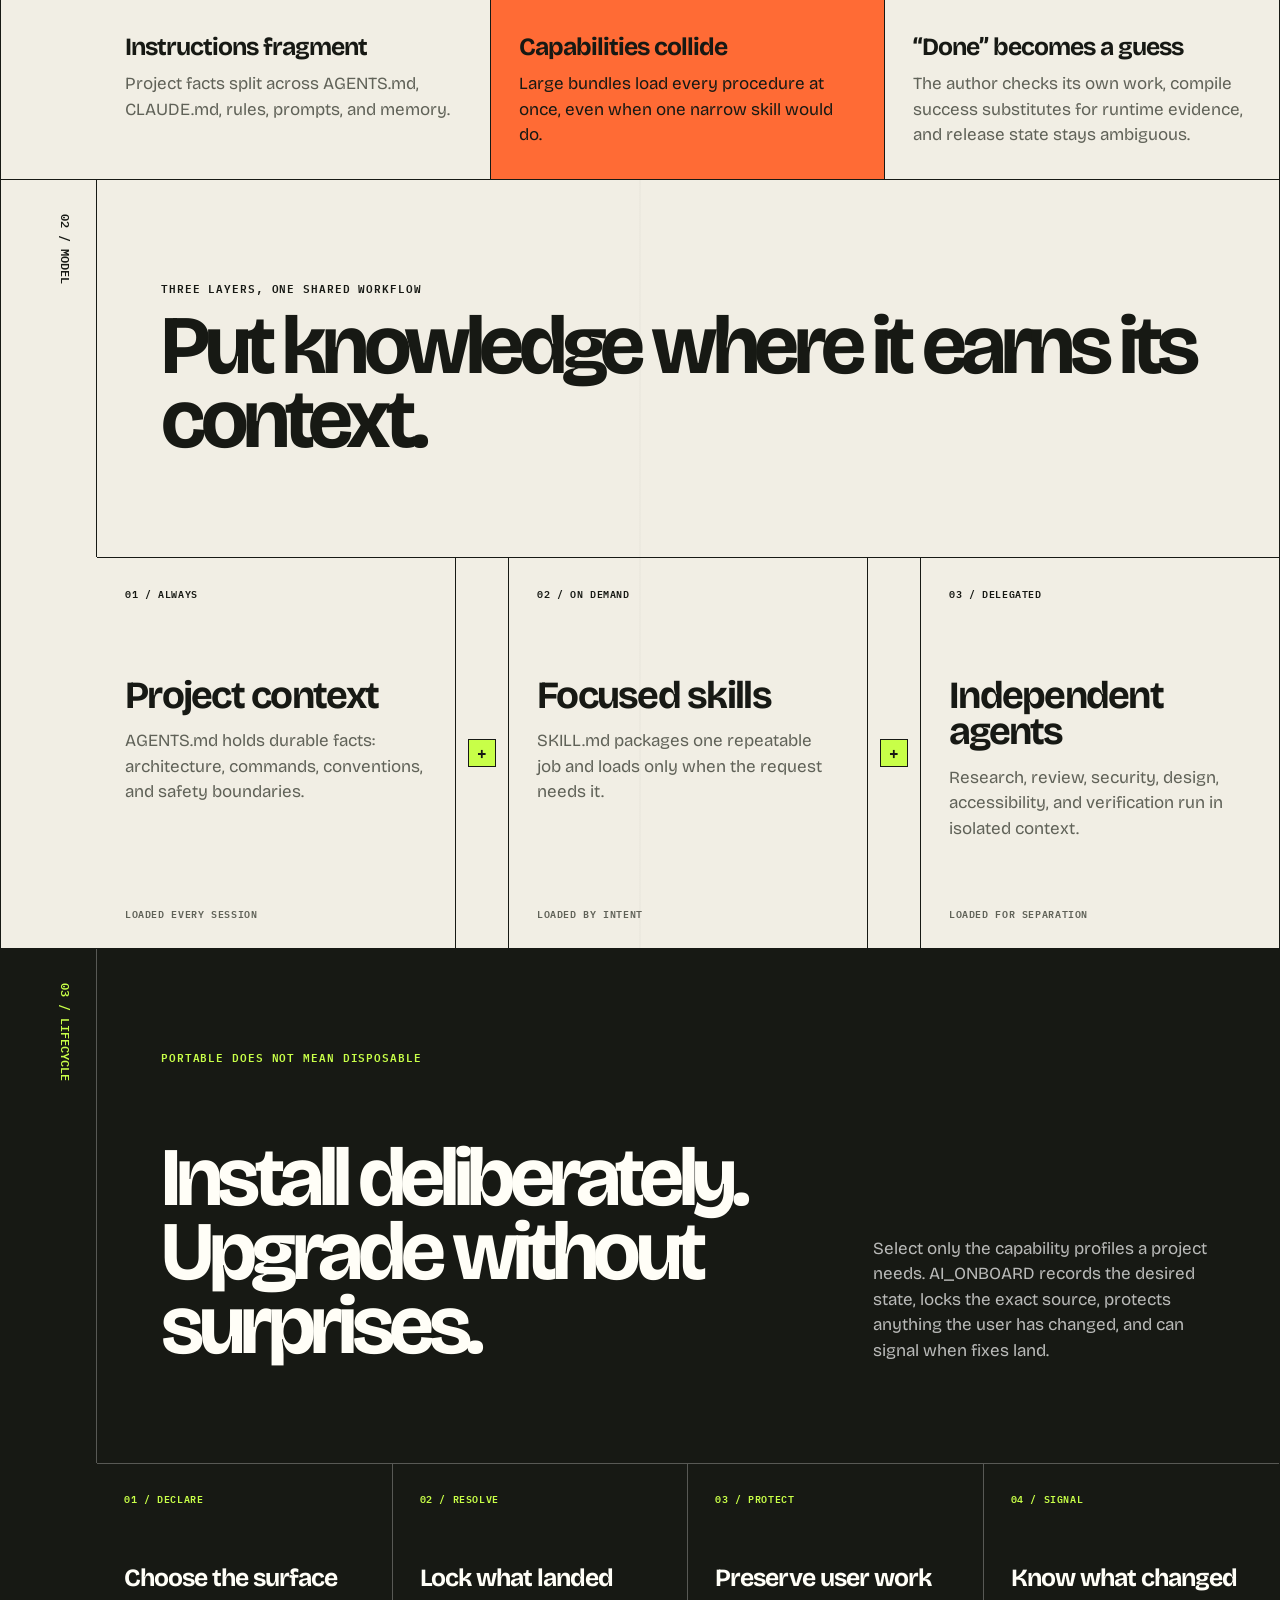
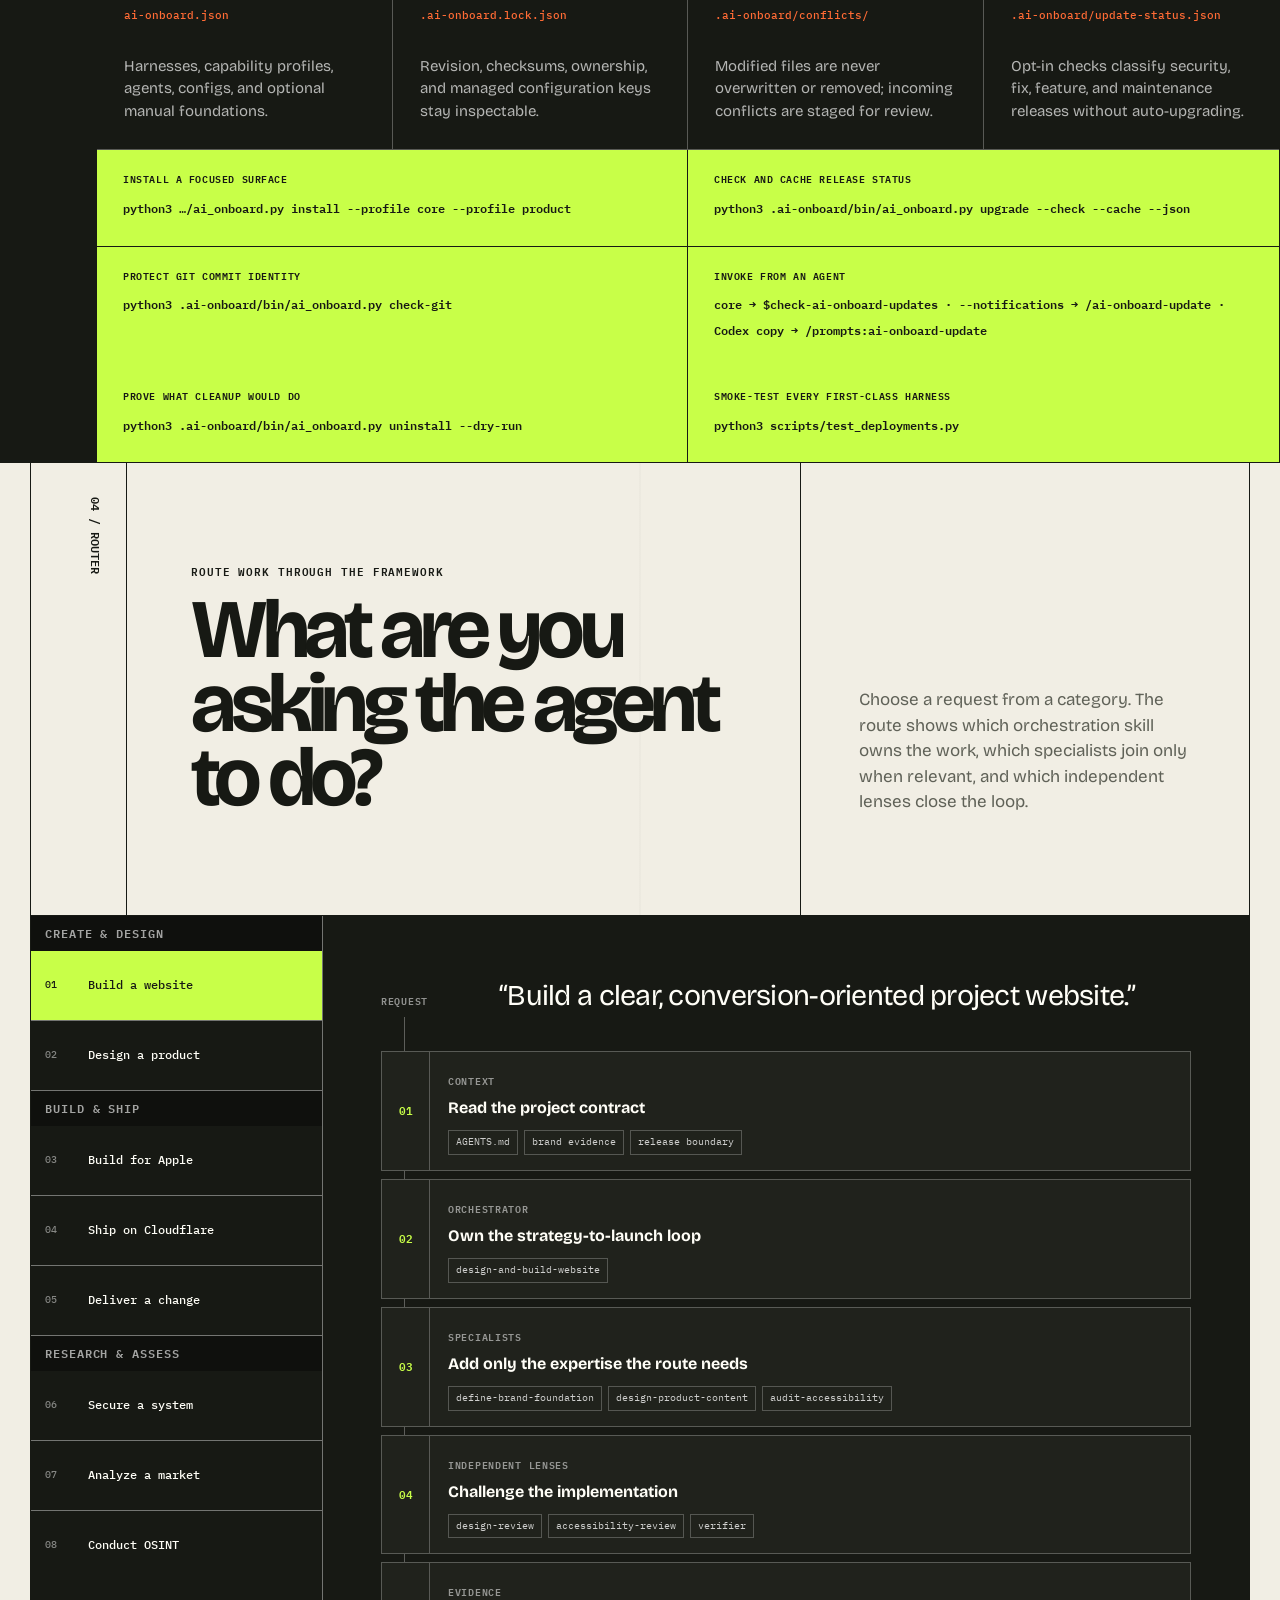
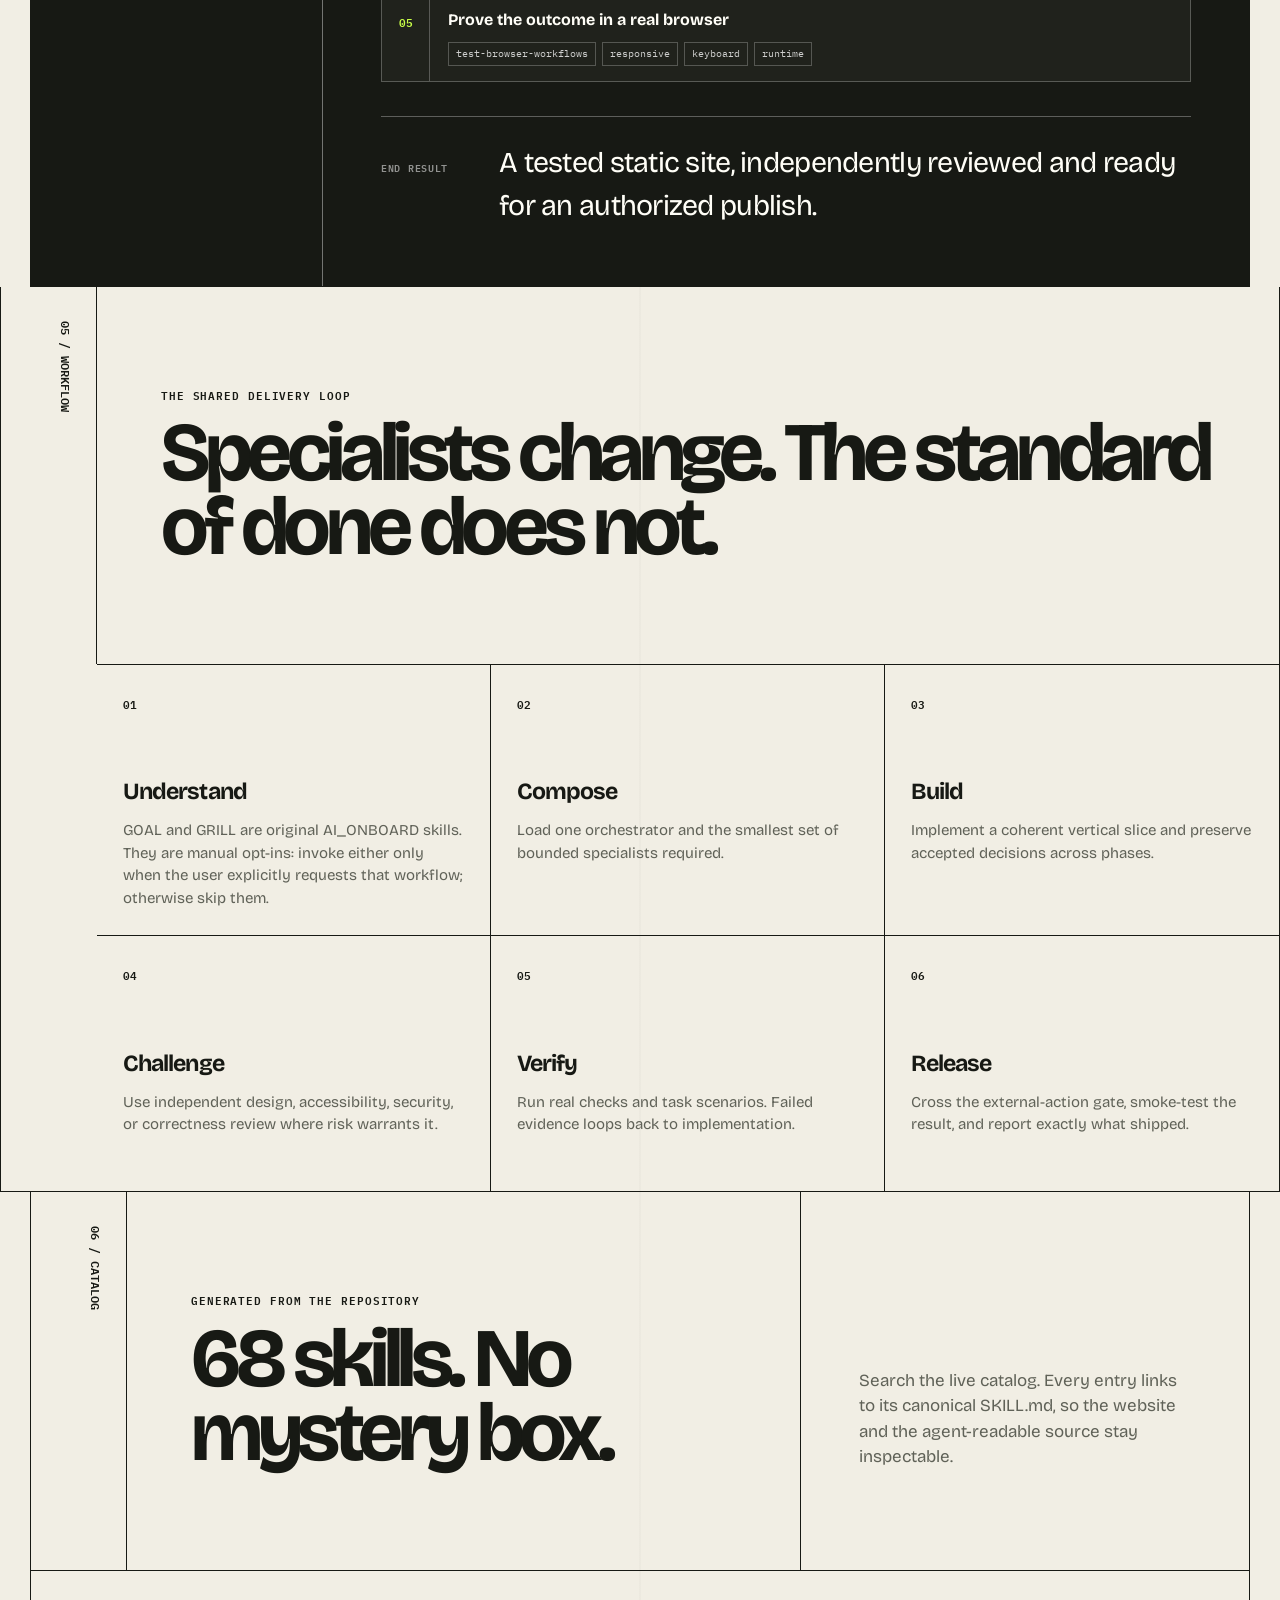
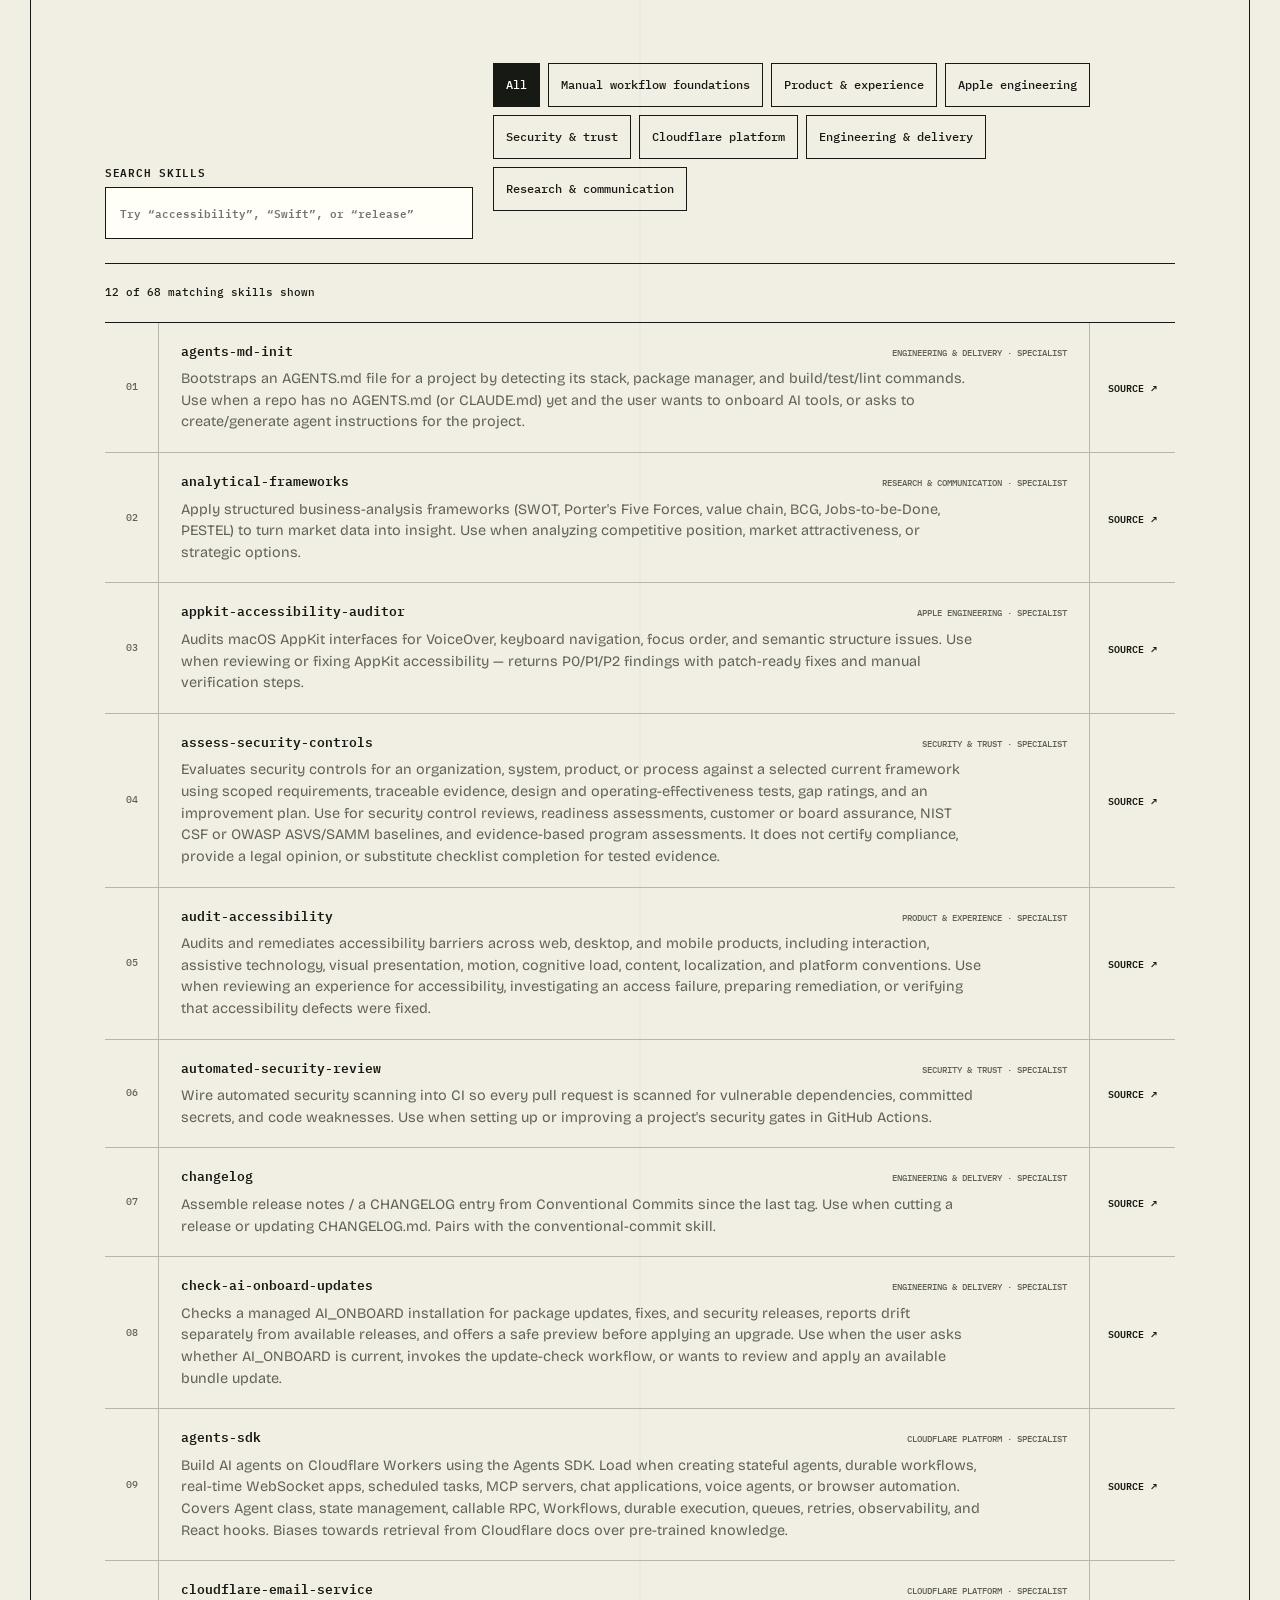
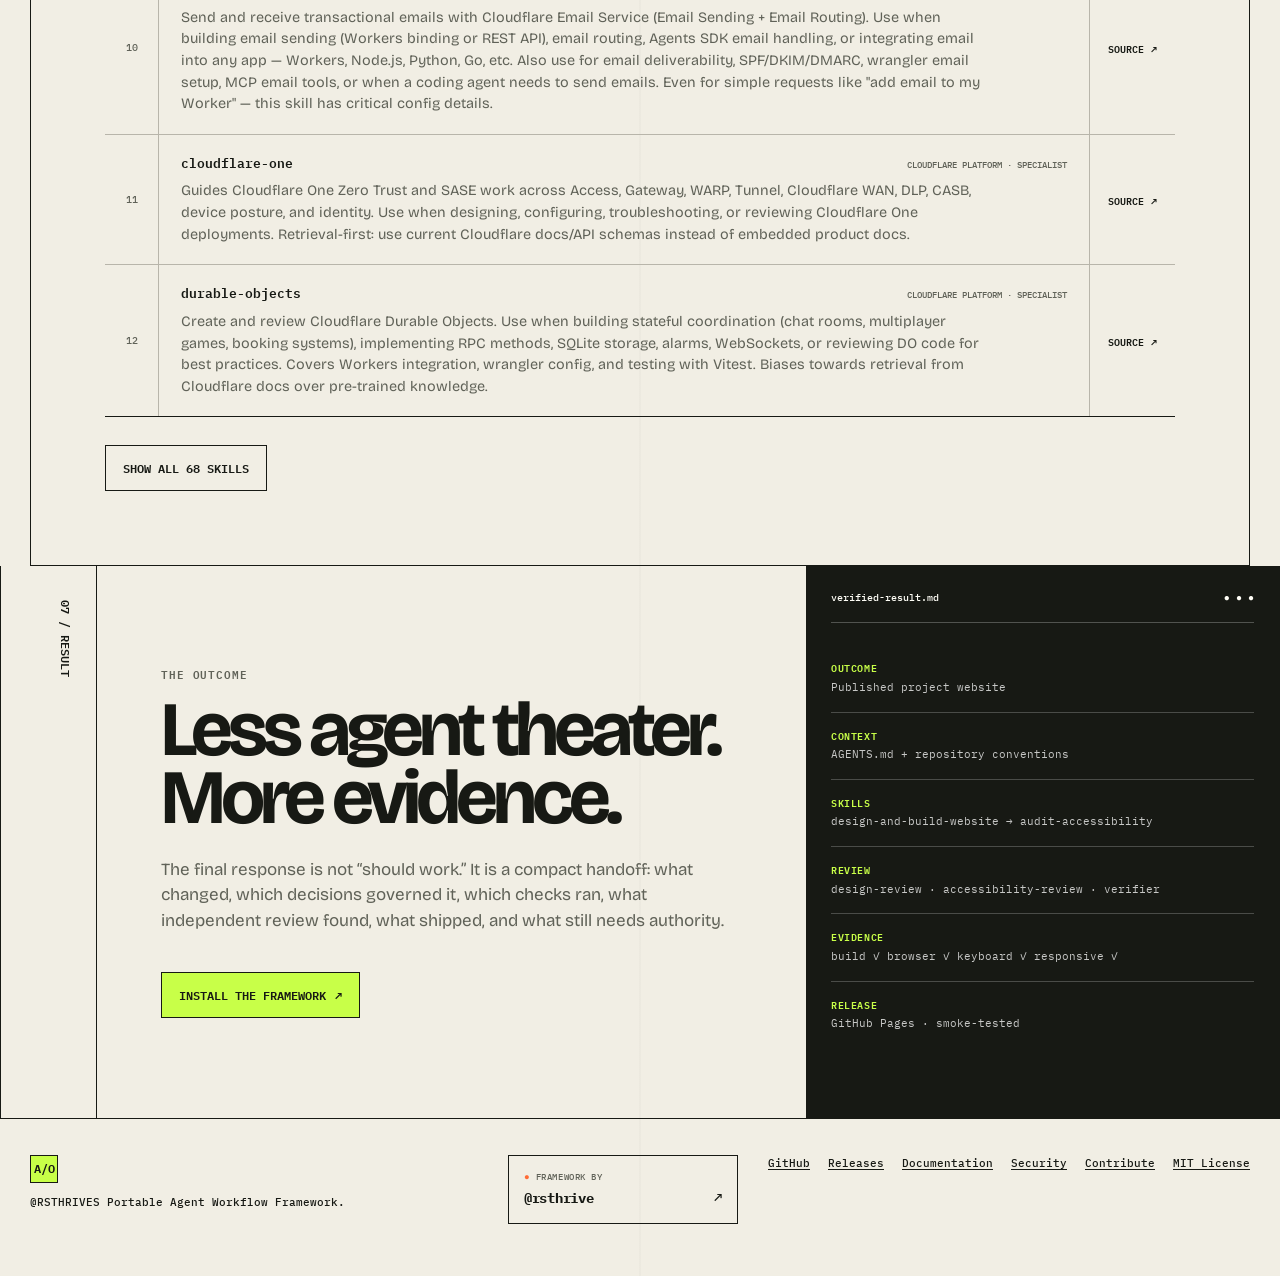
==== commit 38cbd4e7: "feat: prepare hardened v0.2.0 public release" ====
--- a/site/index.html
+++ b/site/index.html
@@ -502,7 +502,10 @@
       </a>
       <div class="footer-links">
         <a href="https://github.com/K95M65/AI_ONBOARD">GitHub</a>
+        <a href="https://github.com/K95M65/AI_ONBOARD/releases">Releases</a>
         <a href="https://github.com/K95M65/AI_ONBOARD/blob/main/README.md">Documentation</a>
+        <a href="https://github.com/K95M65/AI_ONBOARD/blob/main/SECURITY.md">Security</a>
+        <a href="https://github.com/K95M65/AI_ONBOARD/blob/main/CONTRIBUTING.md">Contribute</a>
         <a href="https://github.com/K95M65/AI_ONBOARD/blob/main/LICENSE">MIT License</a>
       </div>
     </footer>
--- a/site/styles.css
+++ b/site/styles.css
@@ -2145,6 +2145,10 @@
 }
 
 @media (max-width: 920px) {
+  html {
+    scroll-padding-top: 124px;
+  }
+
   .site-header {
     grid-template-columns: 1fr auto;
     row-gap: 0;
@@ -2152,8 +2156,14 @@
     padding-left: 14px;
   }
 
+  .site-header .wordmark {
+    grid-column: 1;
+    grid-row: 1;
+  }
+
   .site-header nav {
     grid-column: 1 / -1;
+    grid-row: 2;
     display: flex;
     width: 100%;
     gap: 20px;
@@ -2161,6 +2171,11 @@
     border-top: 1px solid var(--line);
     overflow-x: auto;
     scrollbar-width: none;
+  }
+
+  .site-header .header-action {
+    grid-column: 2;
+    grid-row: 1;
   }
 
   .site-header nav::-webkit-scrollbar {
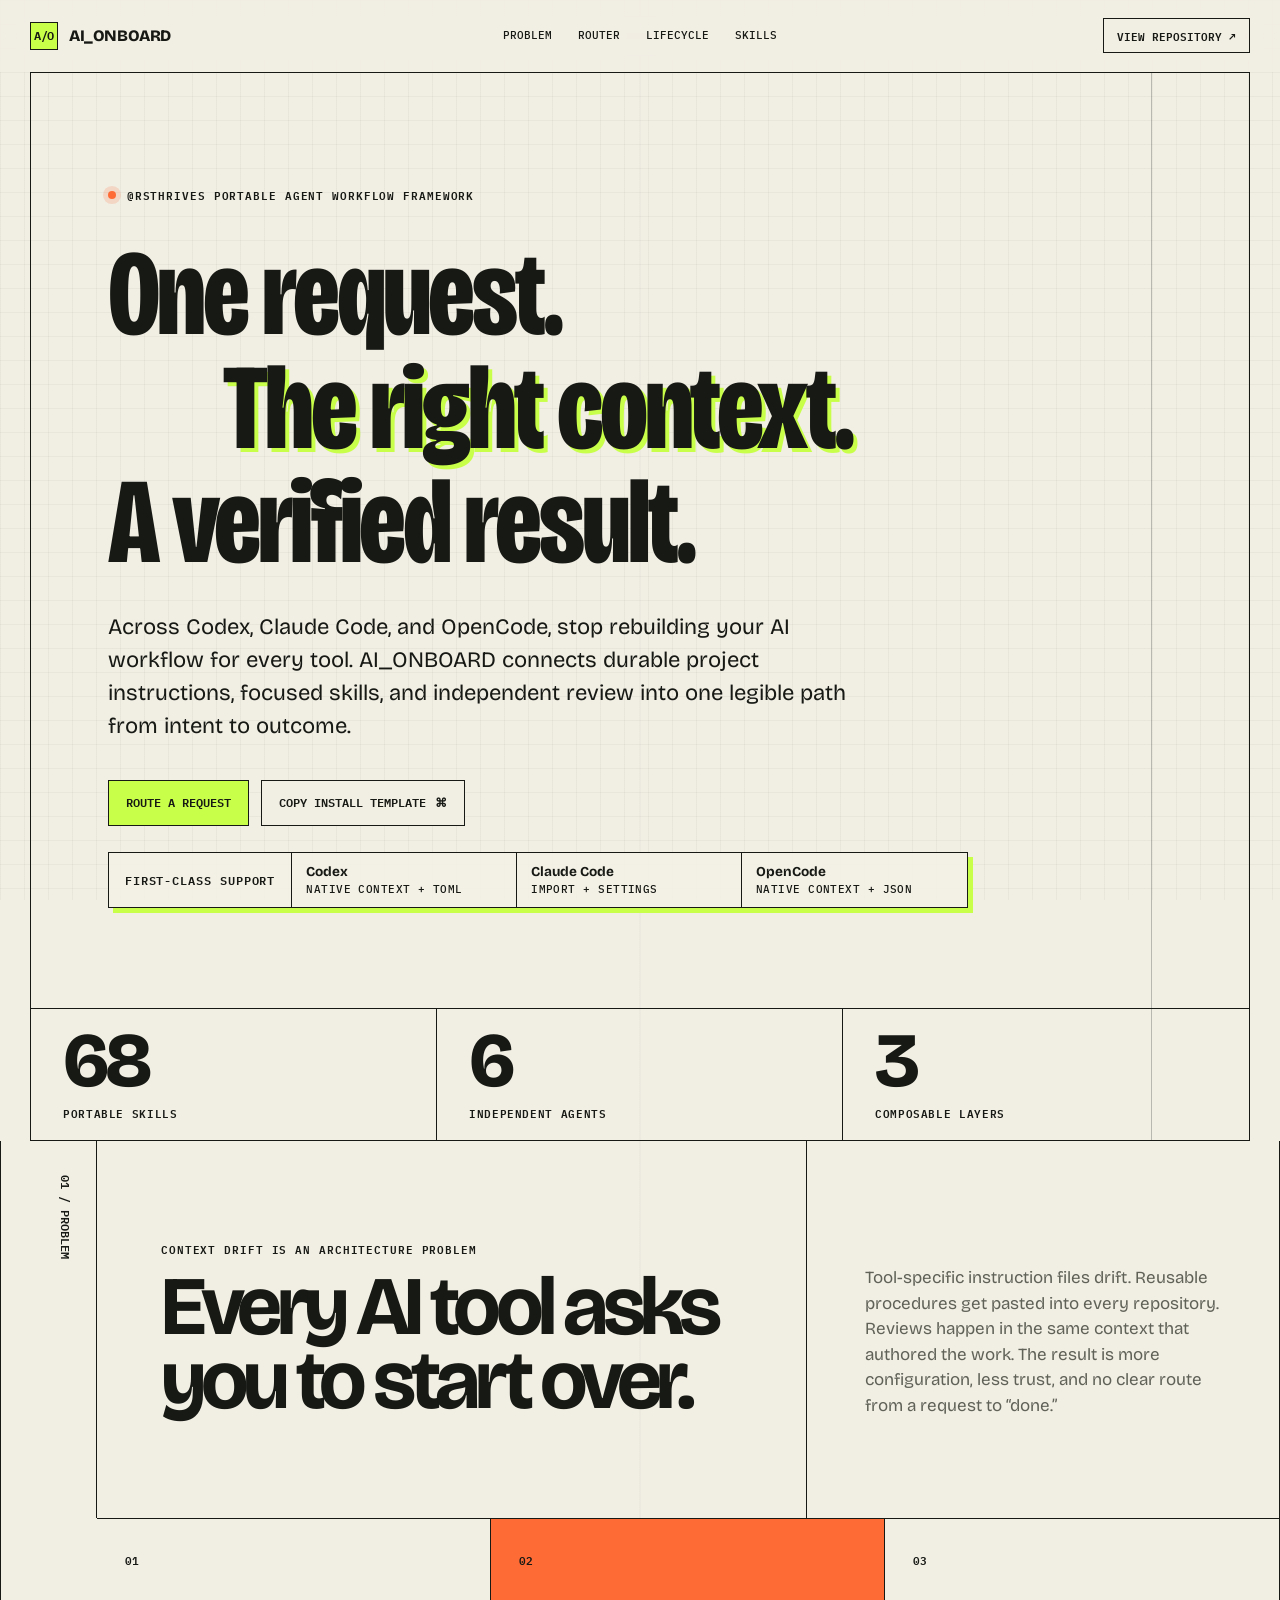
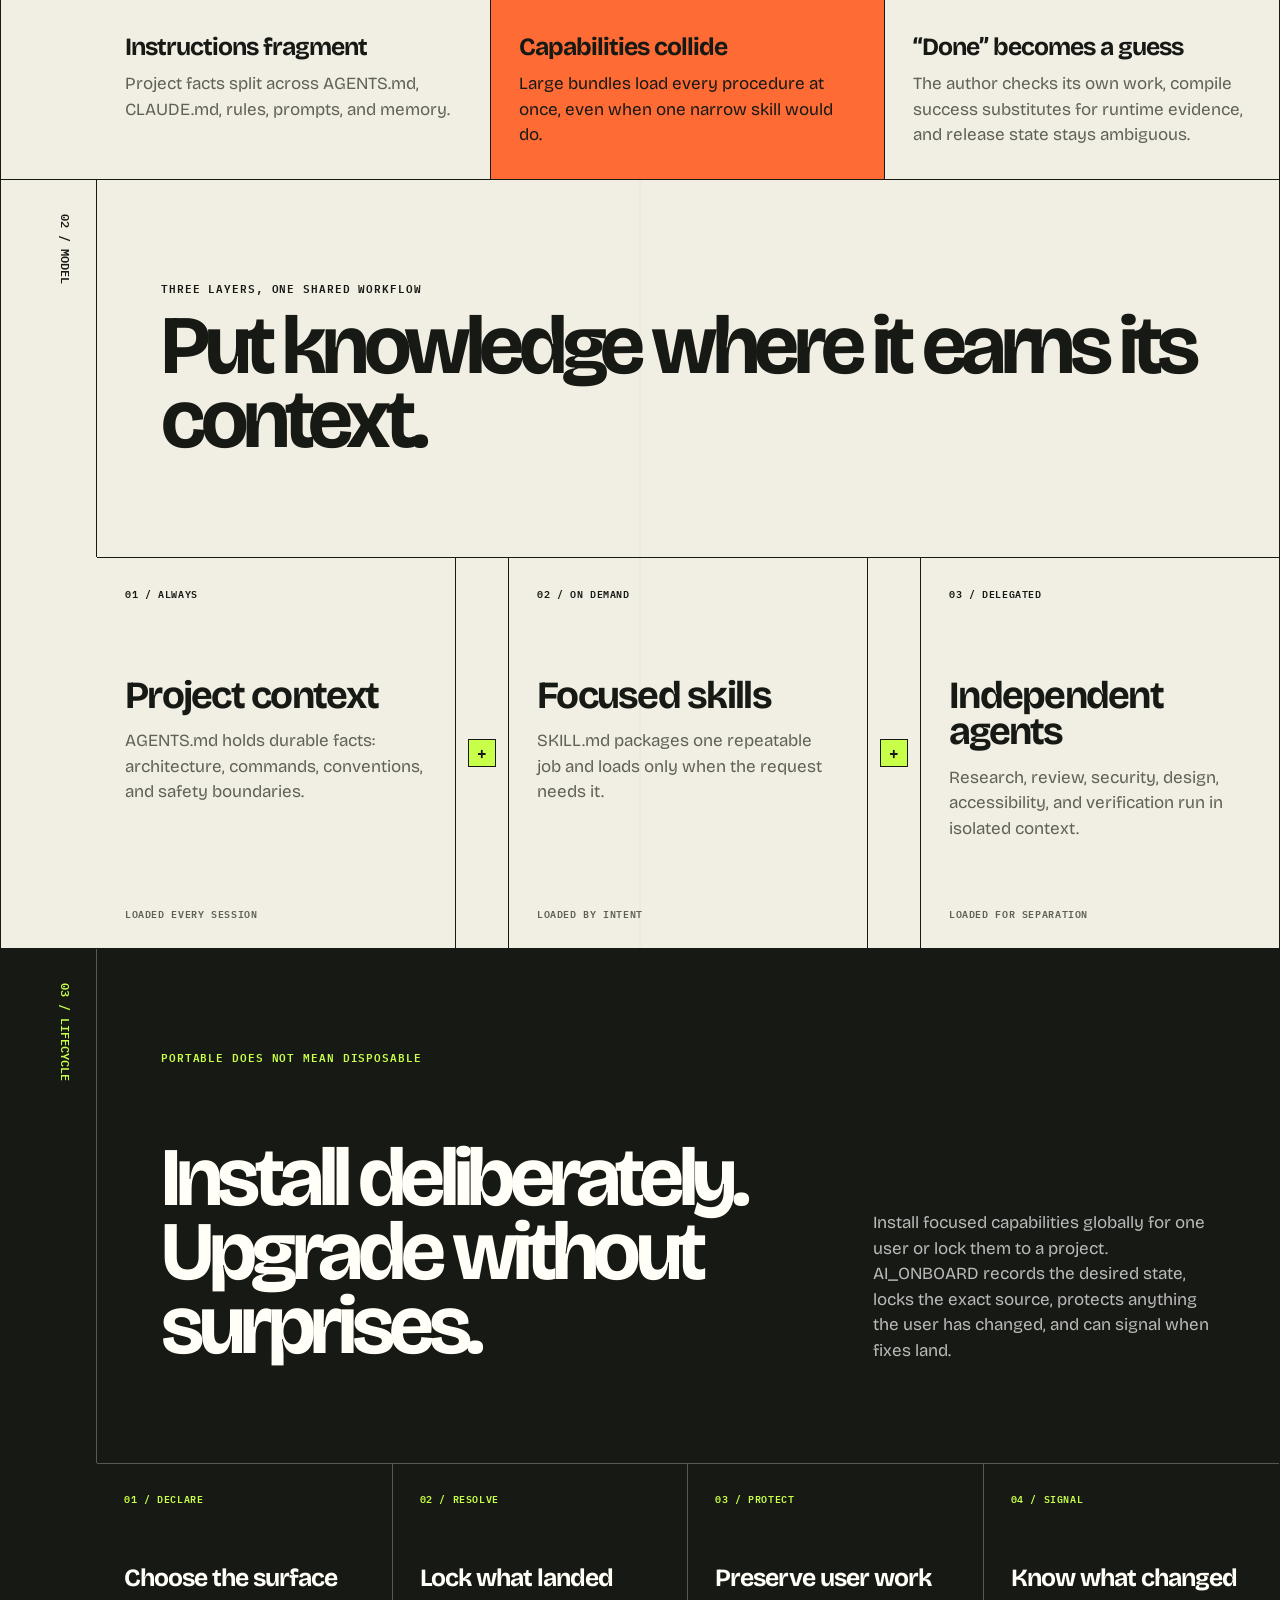
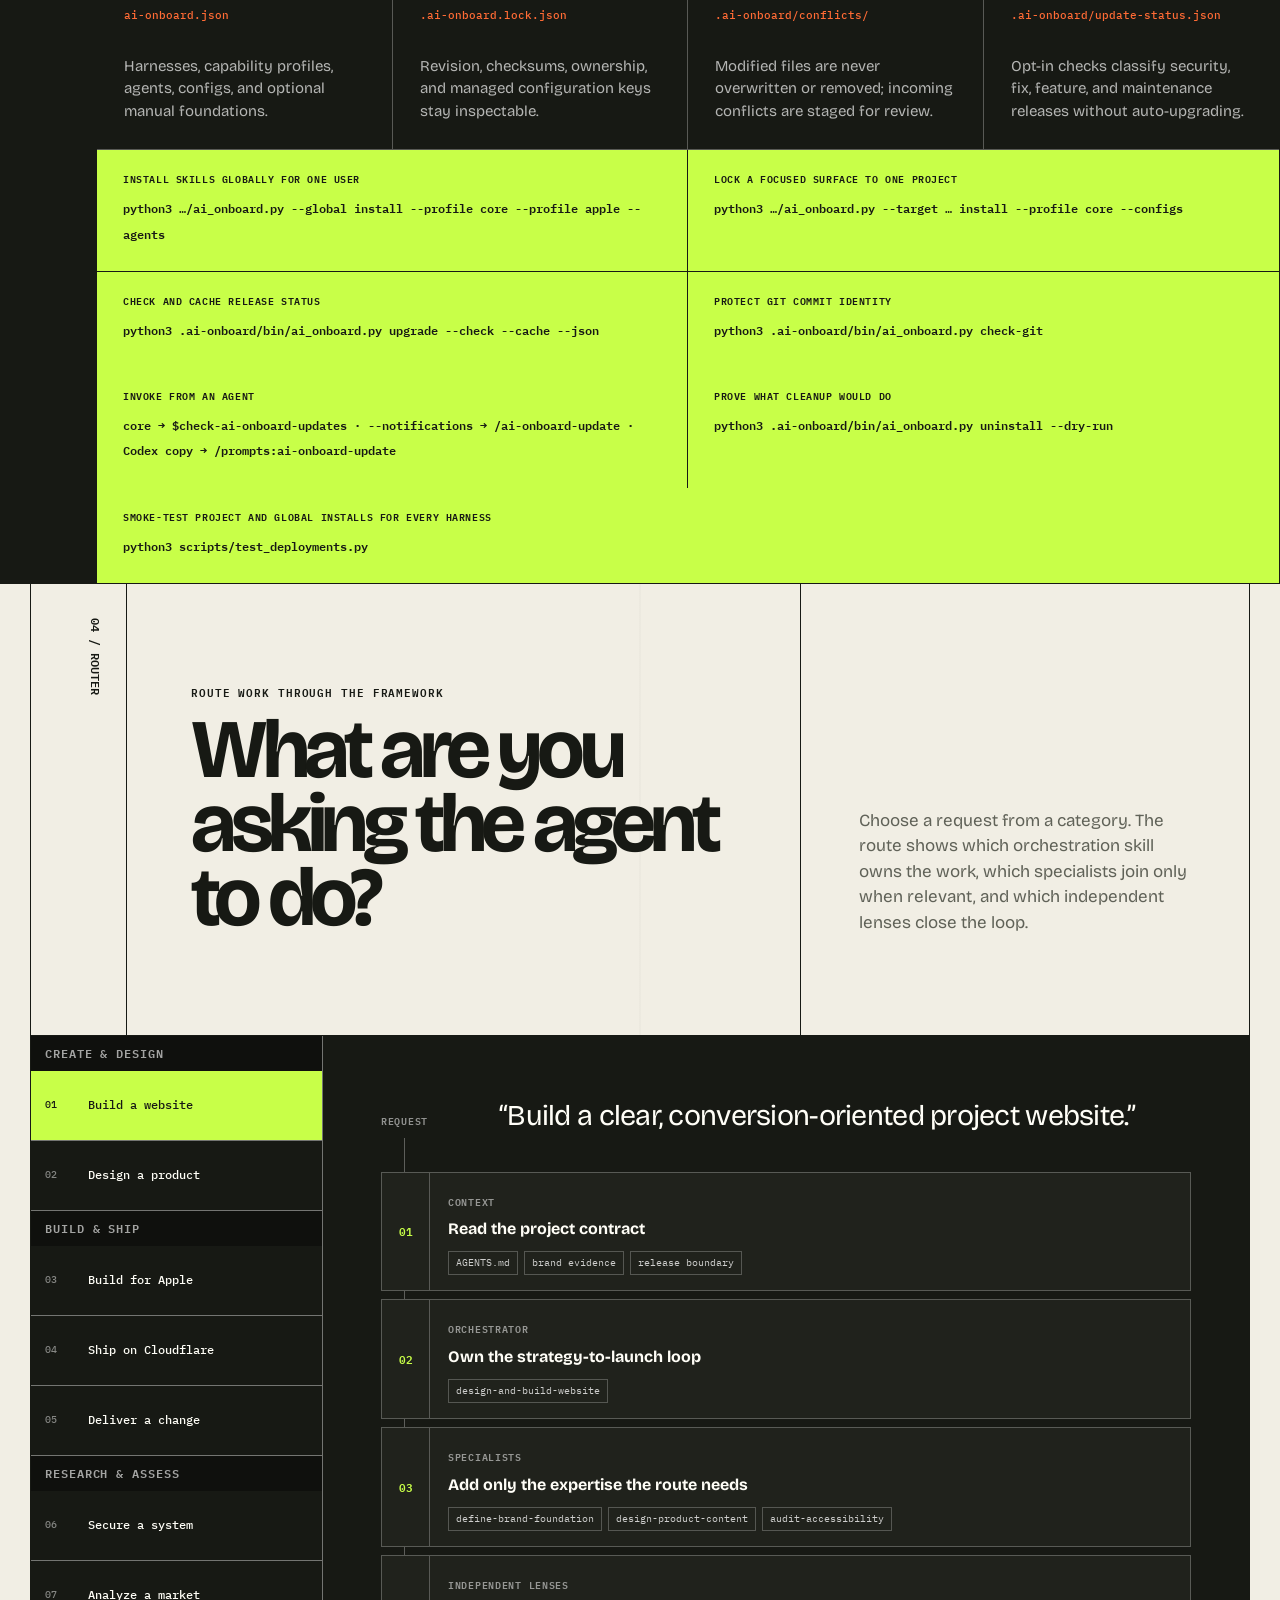
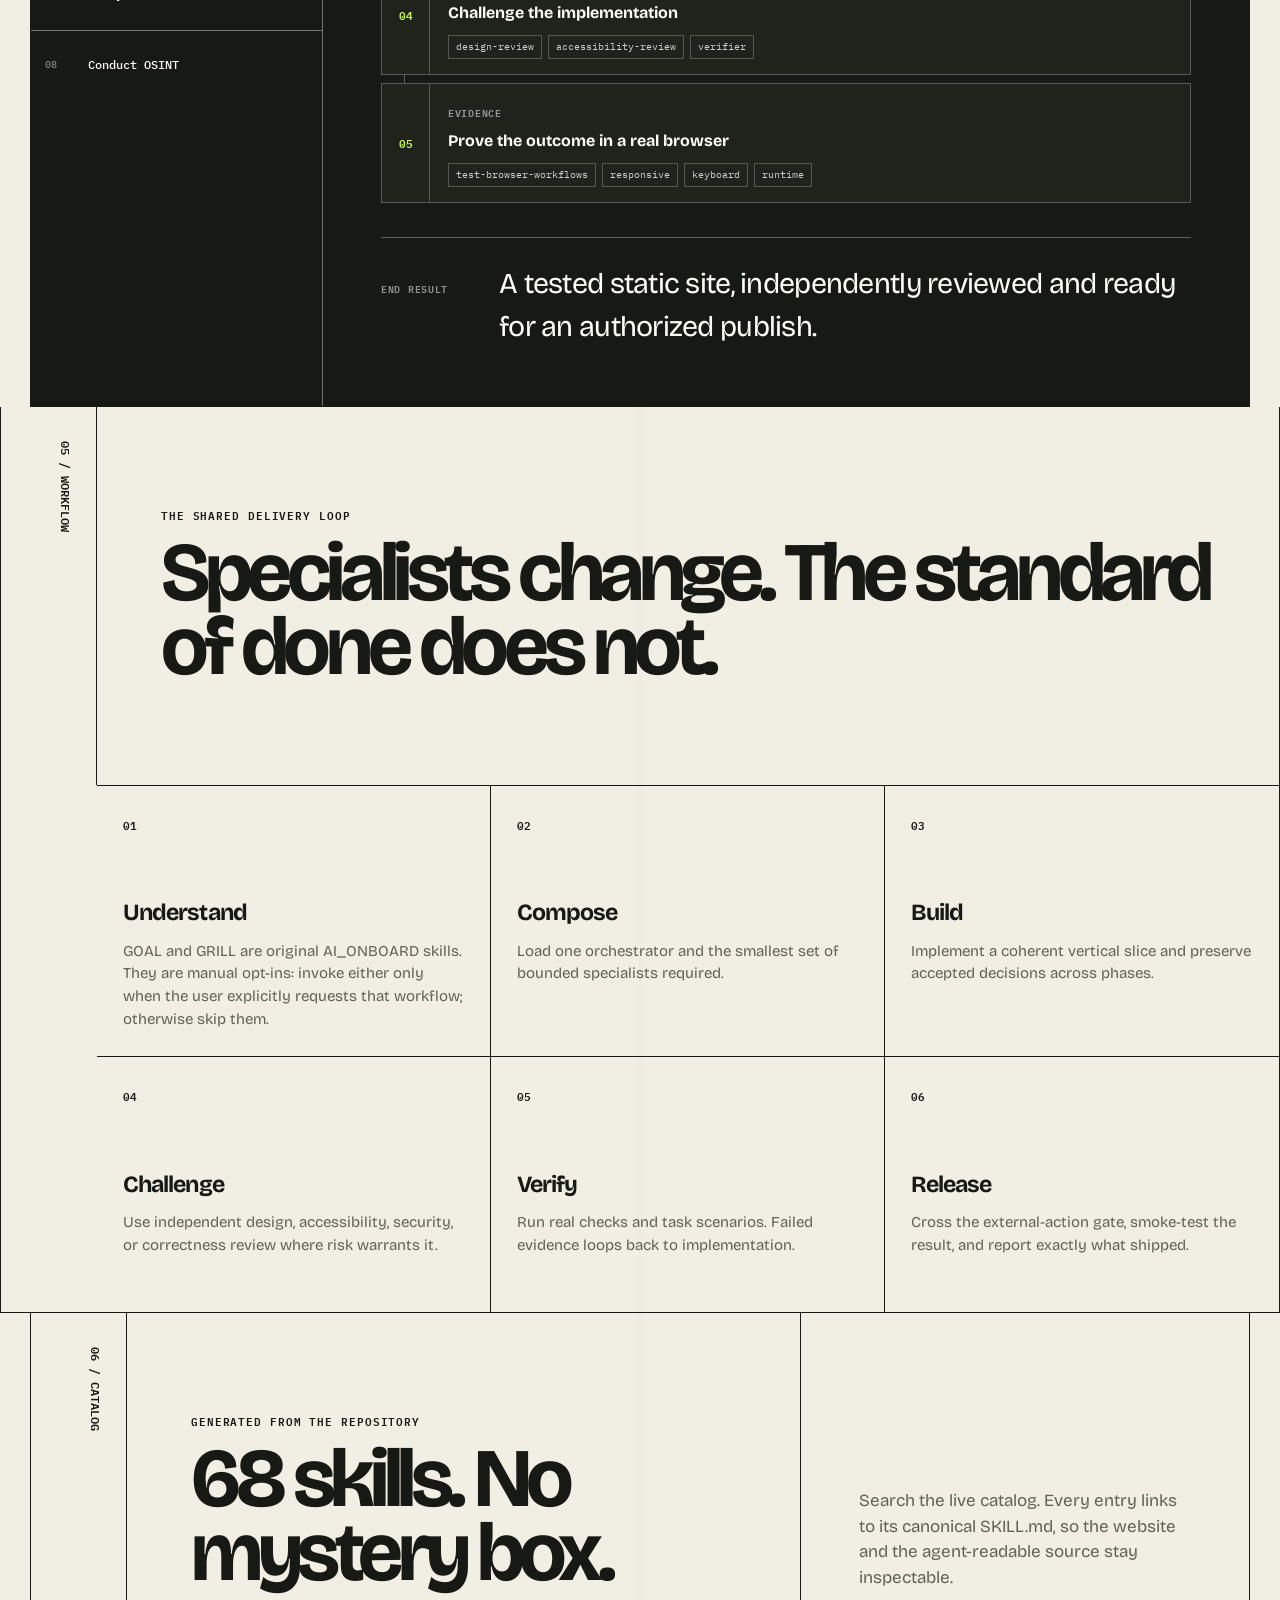
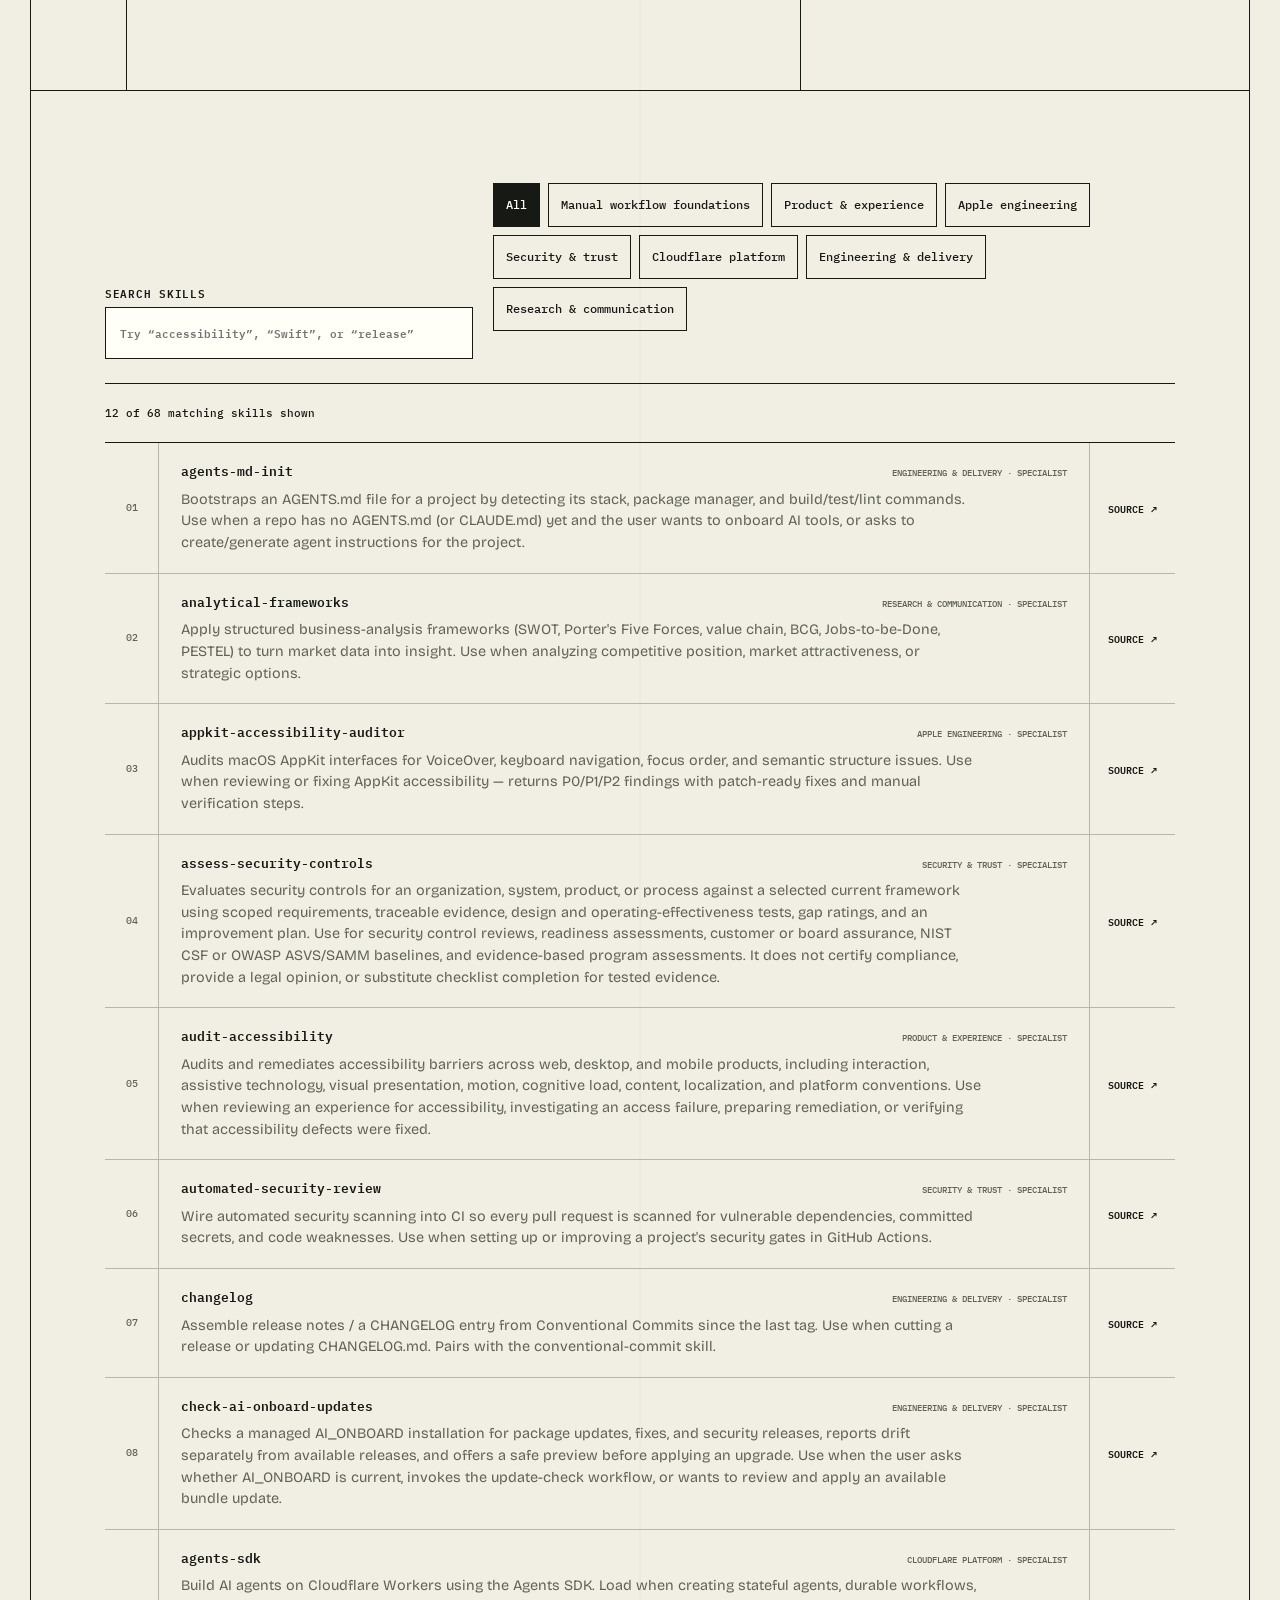
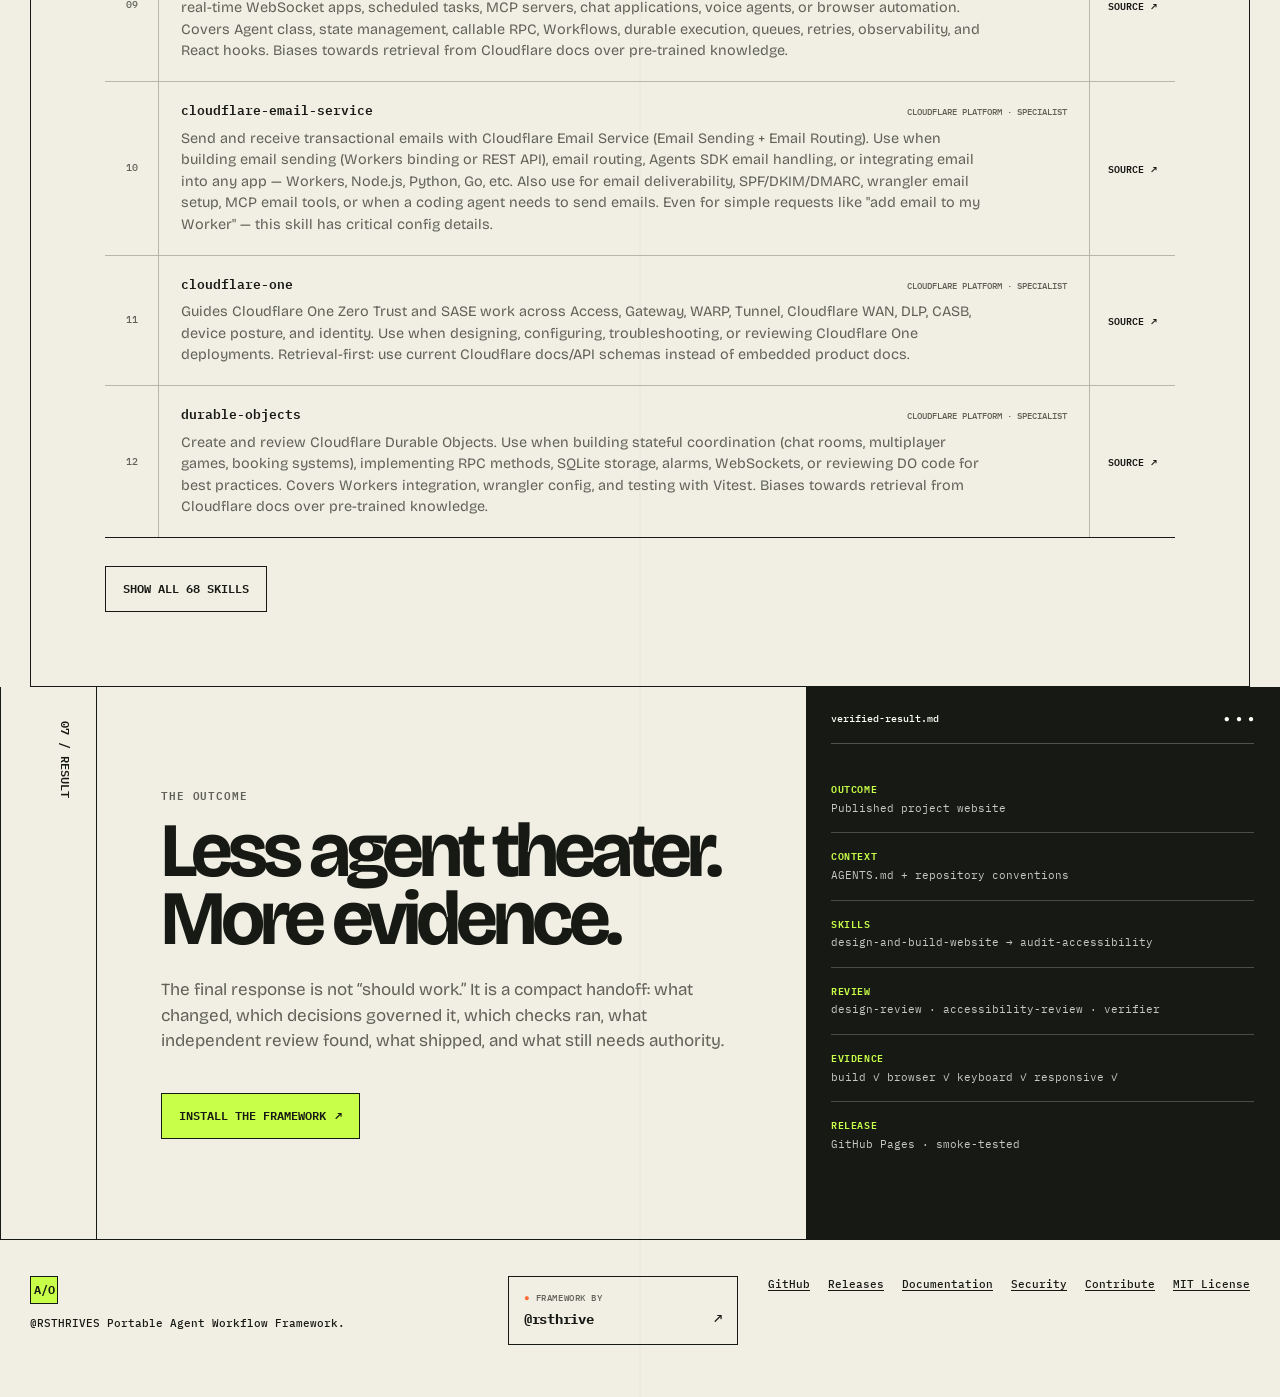
==== commit 41856b26: "feat: add safe global package installs" ====
--- a/site/index.html
+++ b/site/index.html
@@ -175,8 +175,9 @@
           <p class="eyebrow">Portable does not mean disposable</p>
           <h2 id="lifecycle-title">Install deliberately.<br> Upgrade without surprises.</h2>
           <p>
-            Select only the capability profiles a project needs. AI_ONBOARD records the desired state,
-            locks the exact source, protects anything the user has changed, and can signal when fixes land.
+            Install focused capabilities globally for one user or lock them to a project. AI_ONBOARD
+            records the desired state, locks the exact source, protects anything the user has changed, and
+            can signal when fixes land.
           </p>
         </div>
         <ol class="lifecycle-model">
@@ -208,8 +209,12 @@
         <section class="lifecycle-console" aria-labelledby="lifecycle-commands-title">
           <h3 class="visually-hidden" id="lifecycle-commands-title">Example lifecycle commands</h3>
           <div class="lifecycle-command">
-            <span>Install a focused surface</span>
-            <code>python3 …/ai_onboard.py install --profile core --profile product</code>
+            <span>Install skills globally for one user</span>
+            <code>python3 …/ai_onboard.py --global install --profile core --profile apple --agents</code>
+          </div>
+          <div class="lifecycle-command">
+            <span>Lock a focused surface to one project</span>
+            <code>python3 …/ai_onboard.py --target … install --profile core --configs</code>
           </div>
           <div class="lifecycle-command">
             <span>Check and cache release status</span>
@@ -228,7 +233,7 @@
             <code>python3 .ai-onboard/bin/ai_onboard.py uninstall --dry-run</code>
           </div>
           <div class="lifecycle-command">
-            <span>Smoke-test every first-class harness</span>
+            <span>Smoke-test project and global installs for every harness</span>
             <code>python3 scripts/test_deployments.py</code>
           </div>
         </section>
